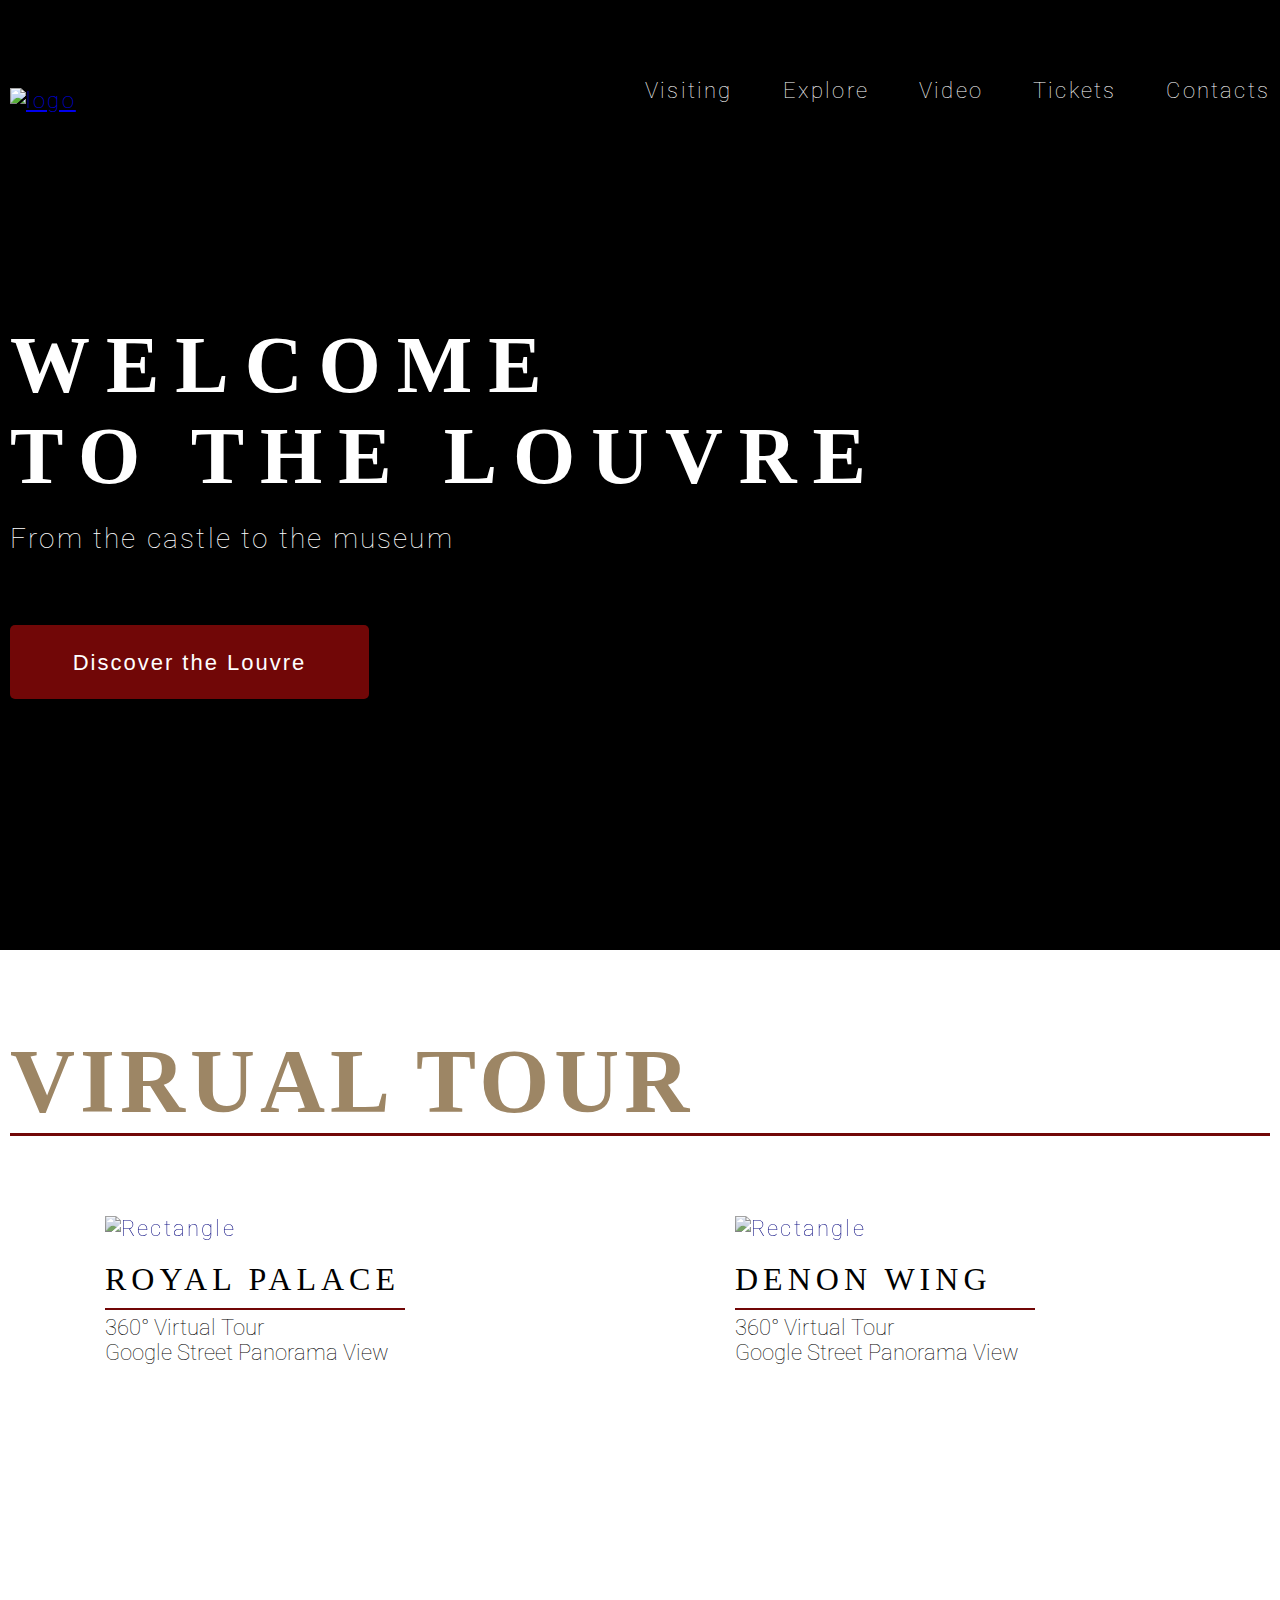
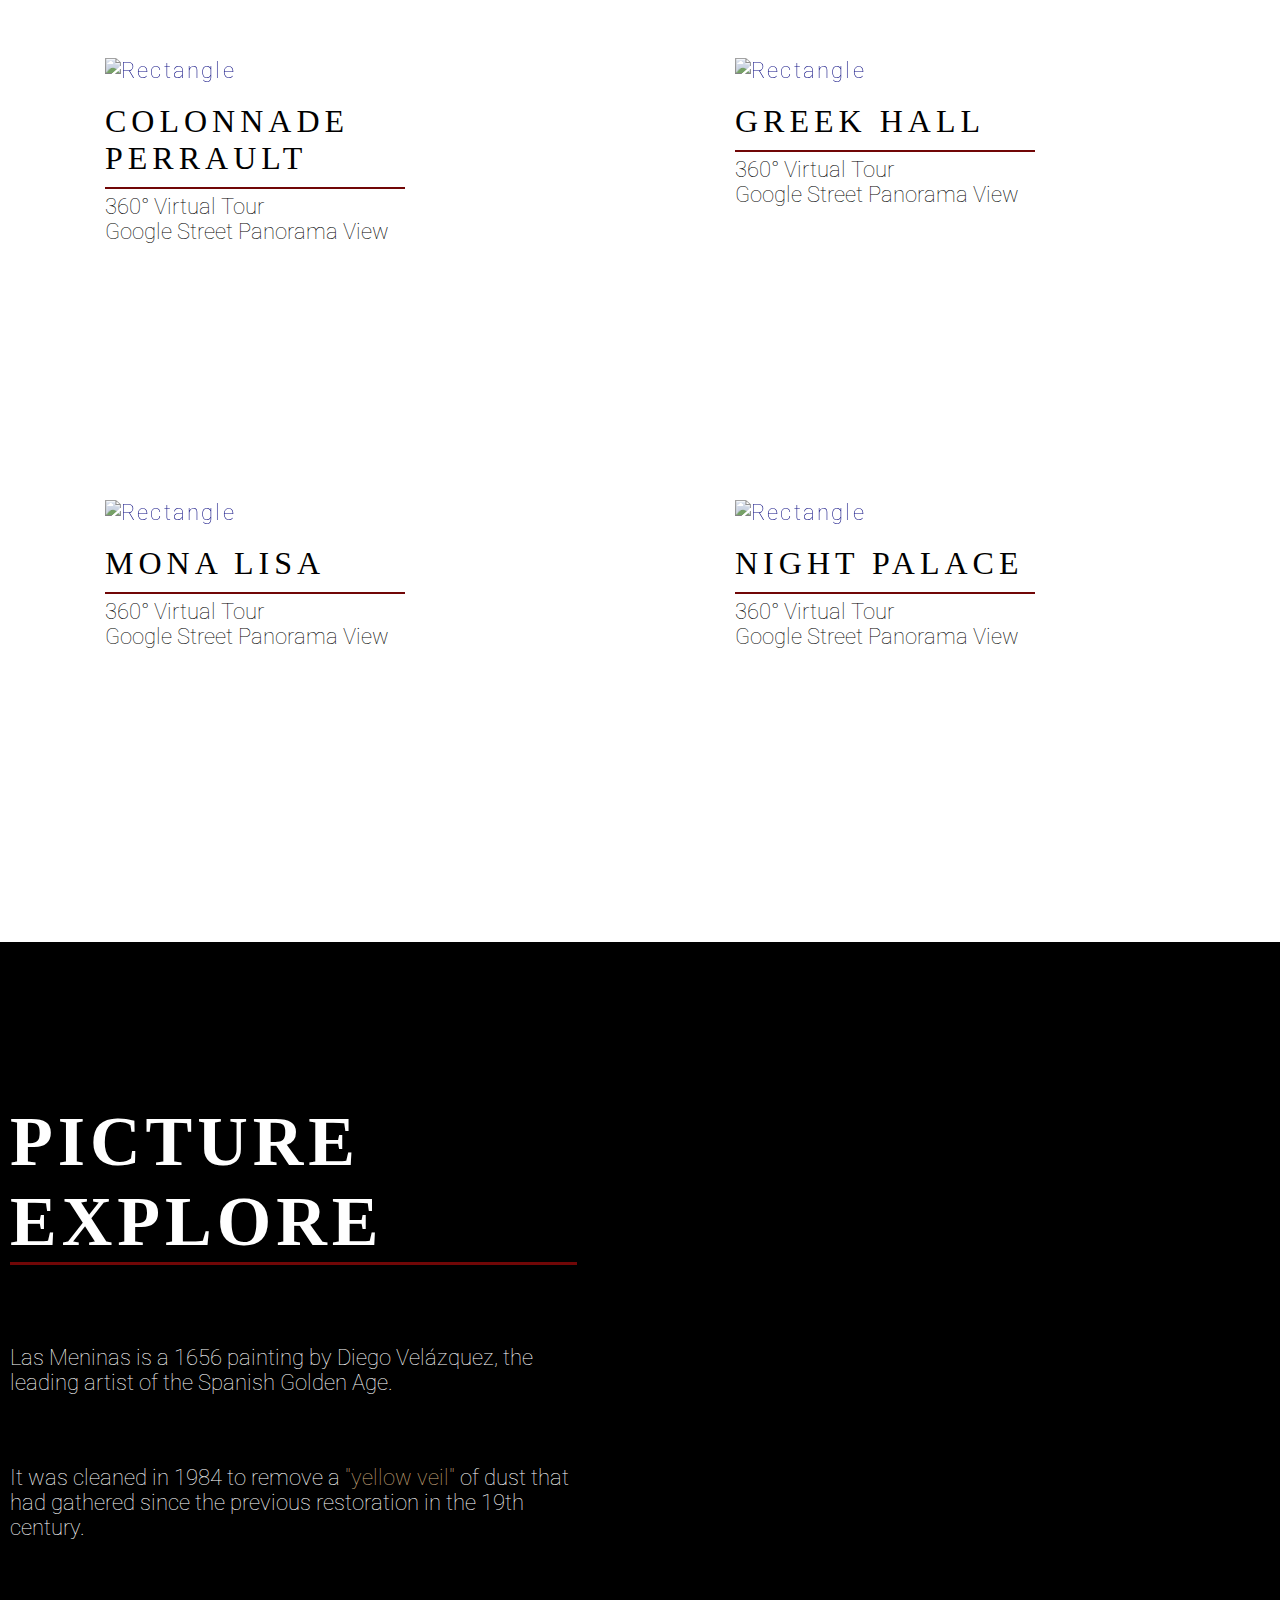
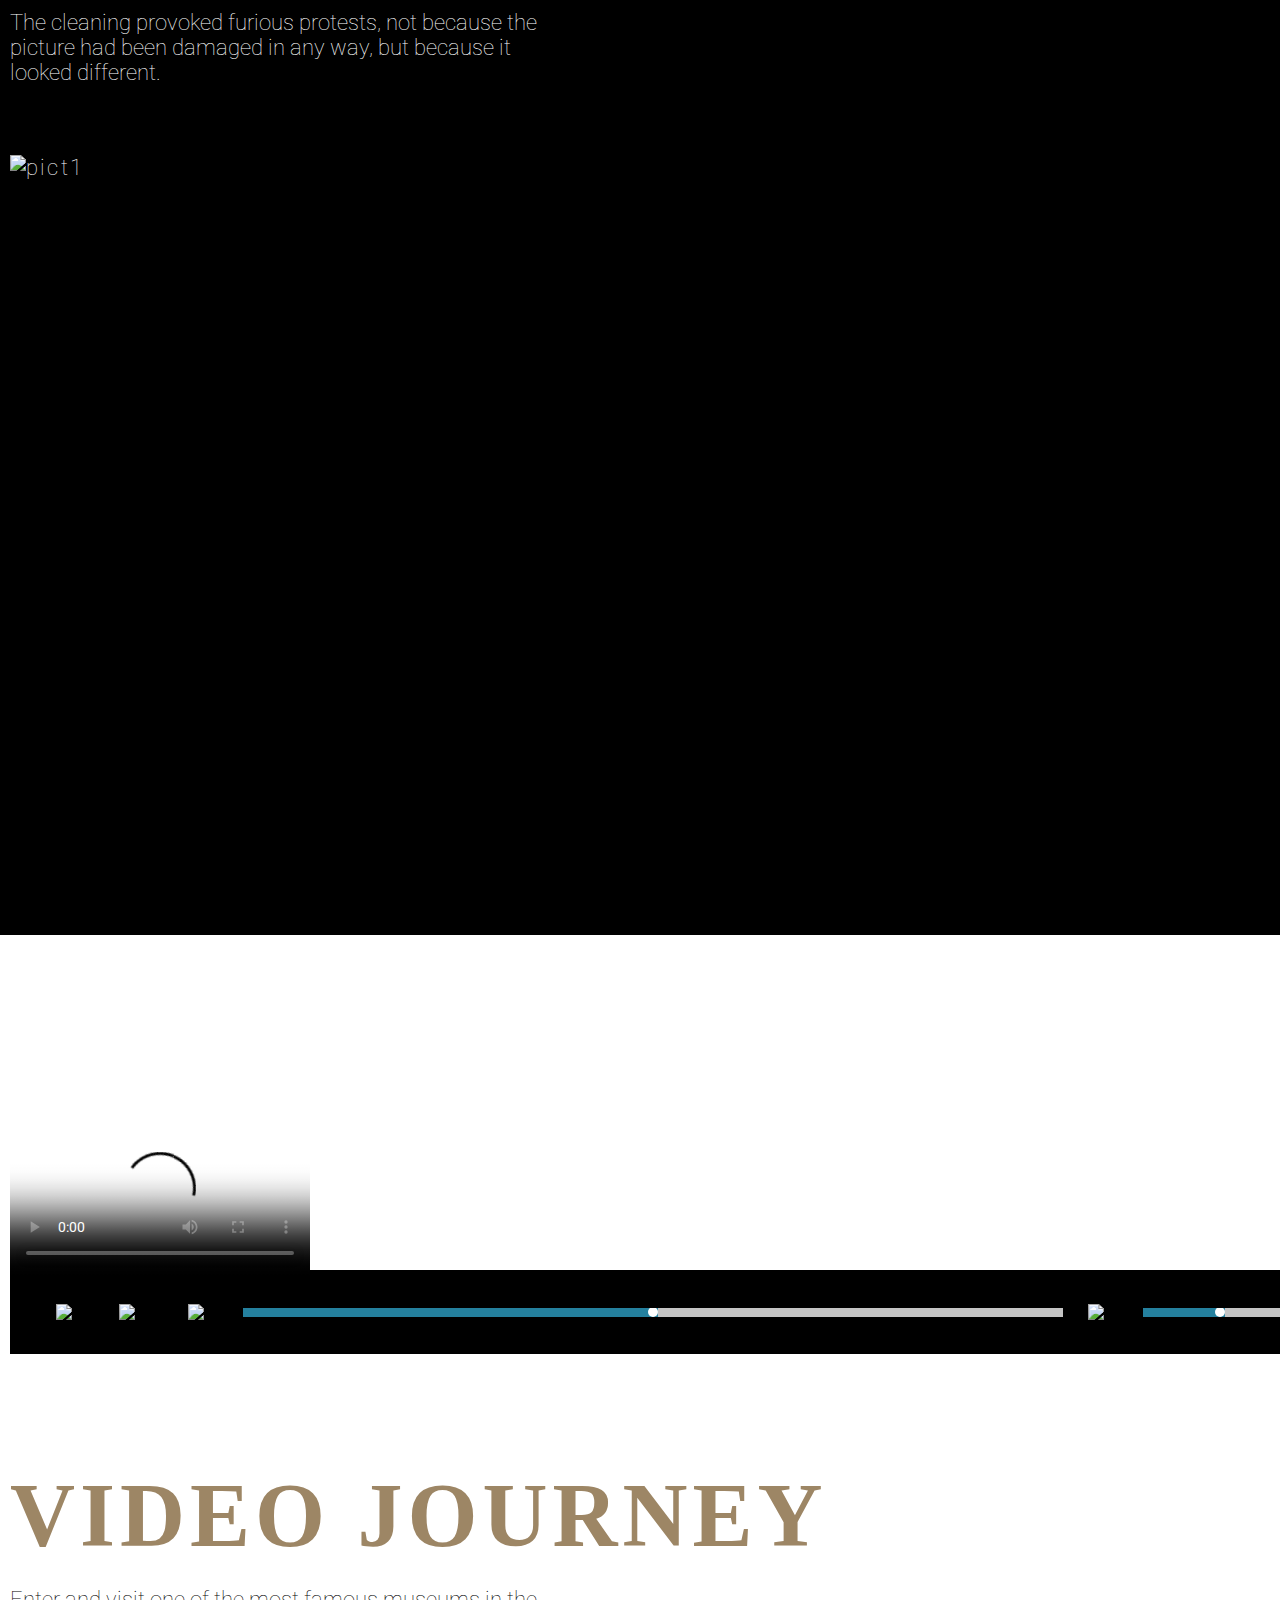
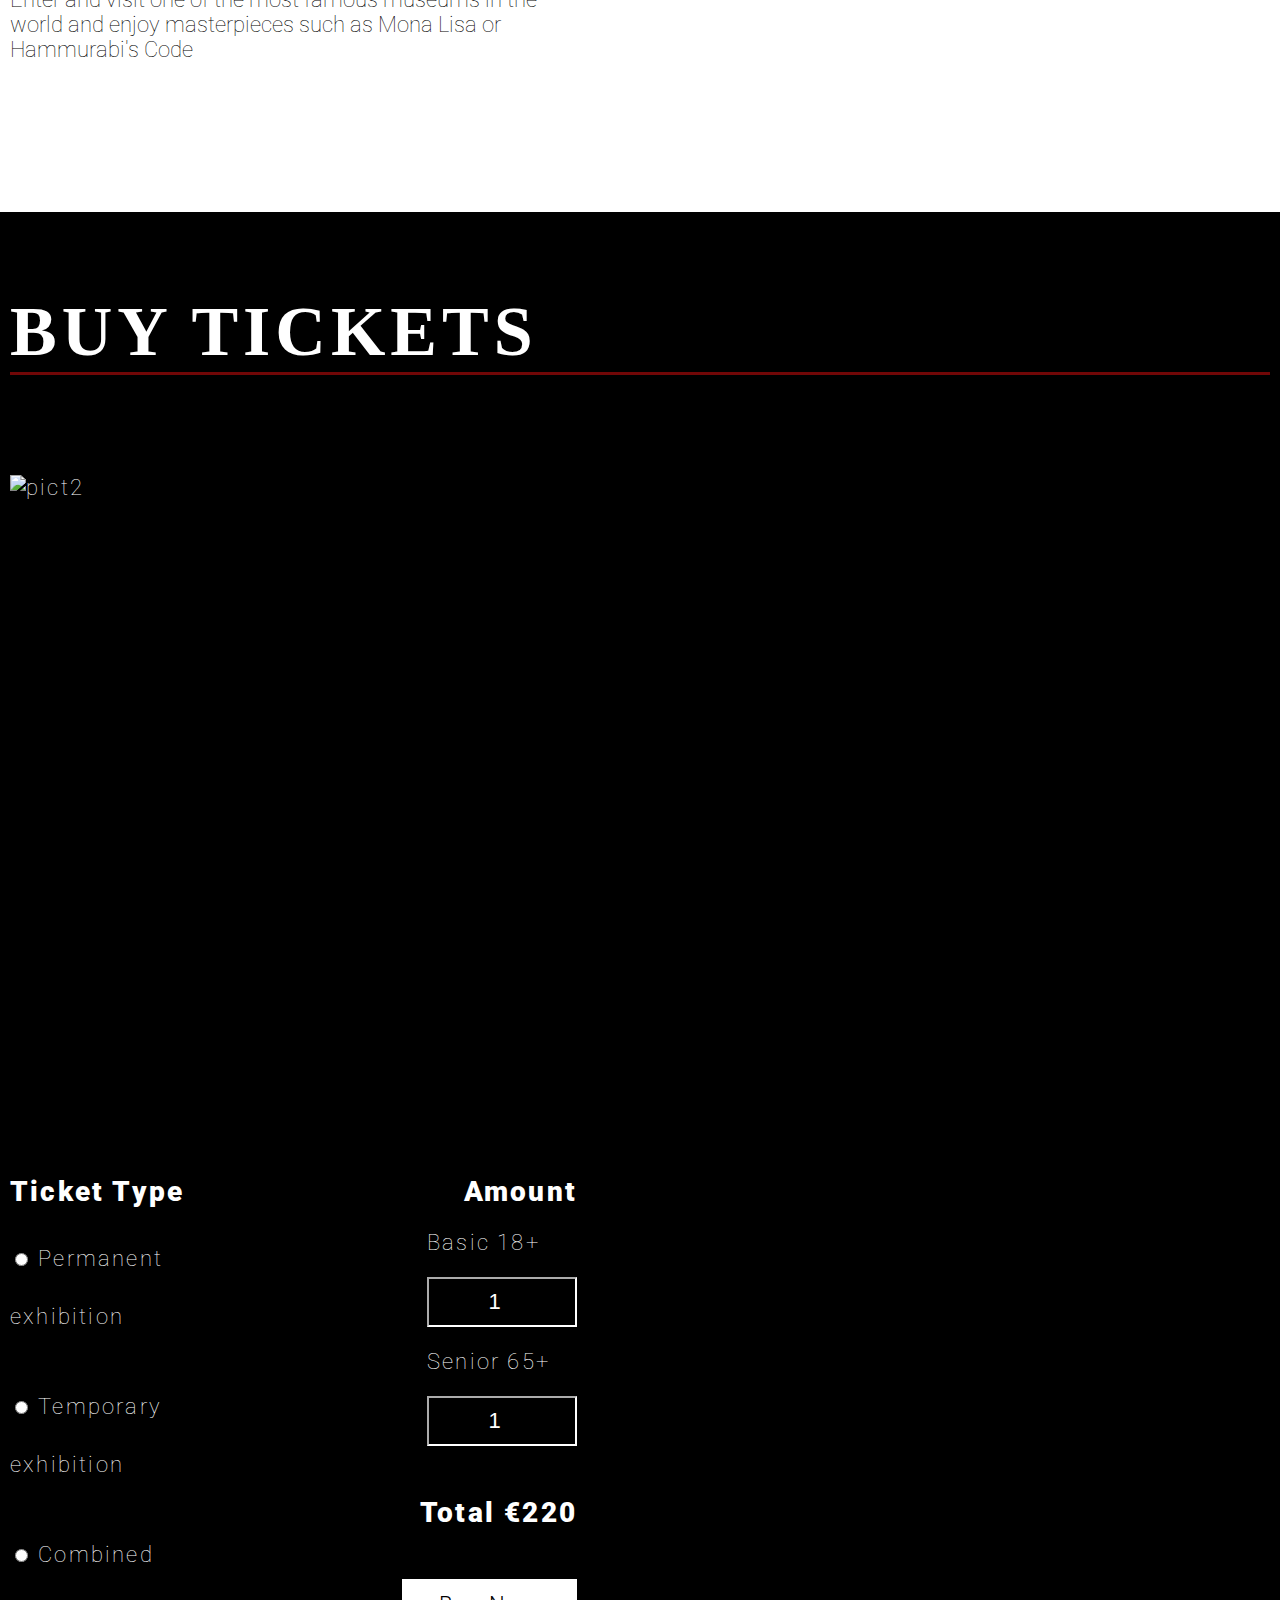
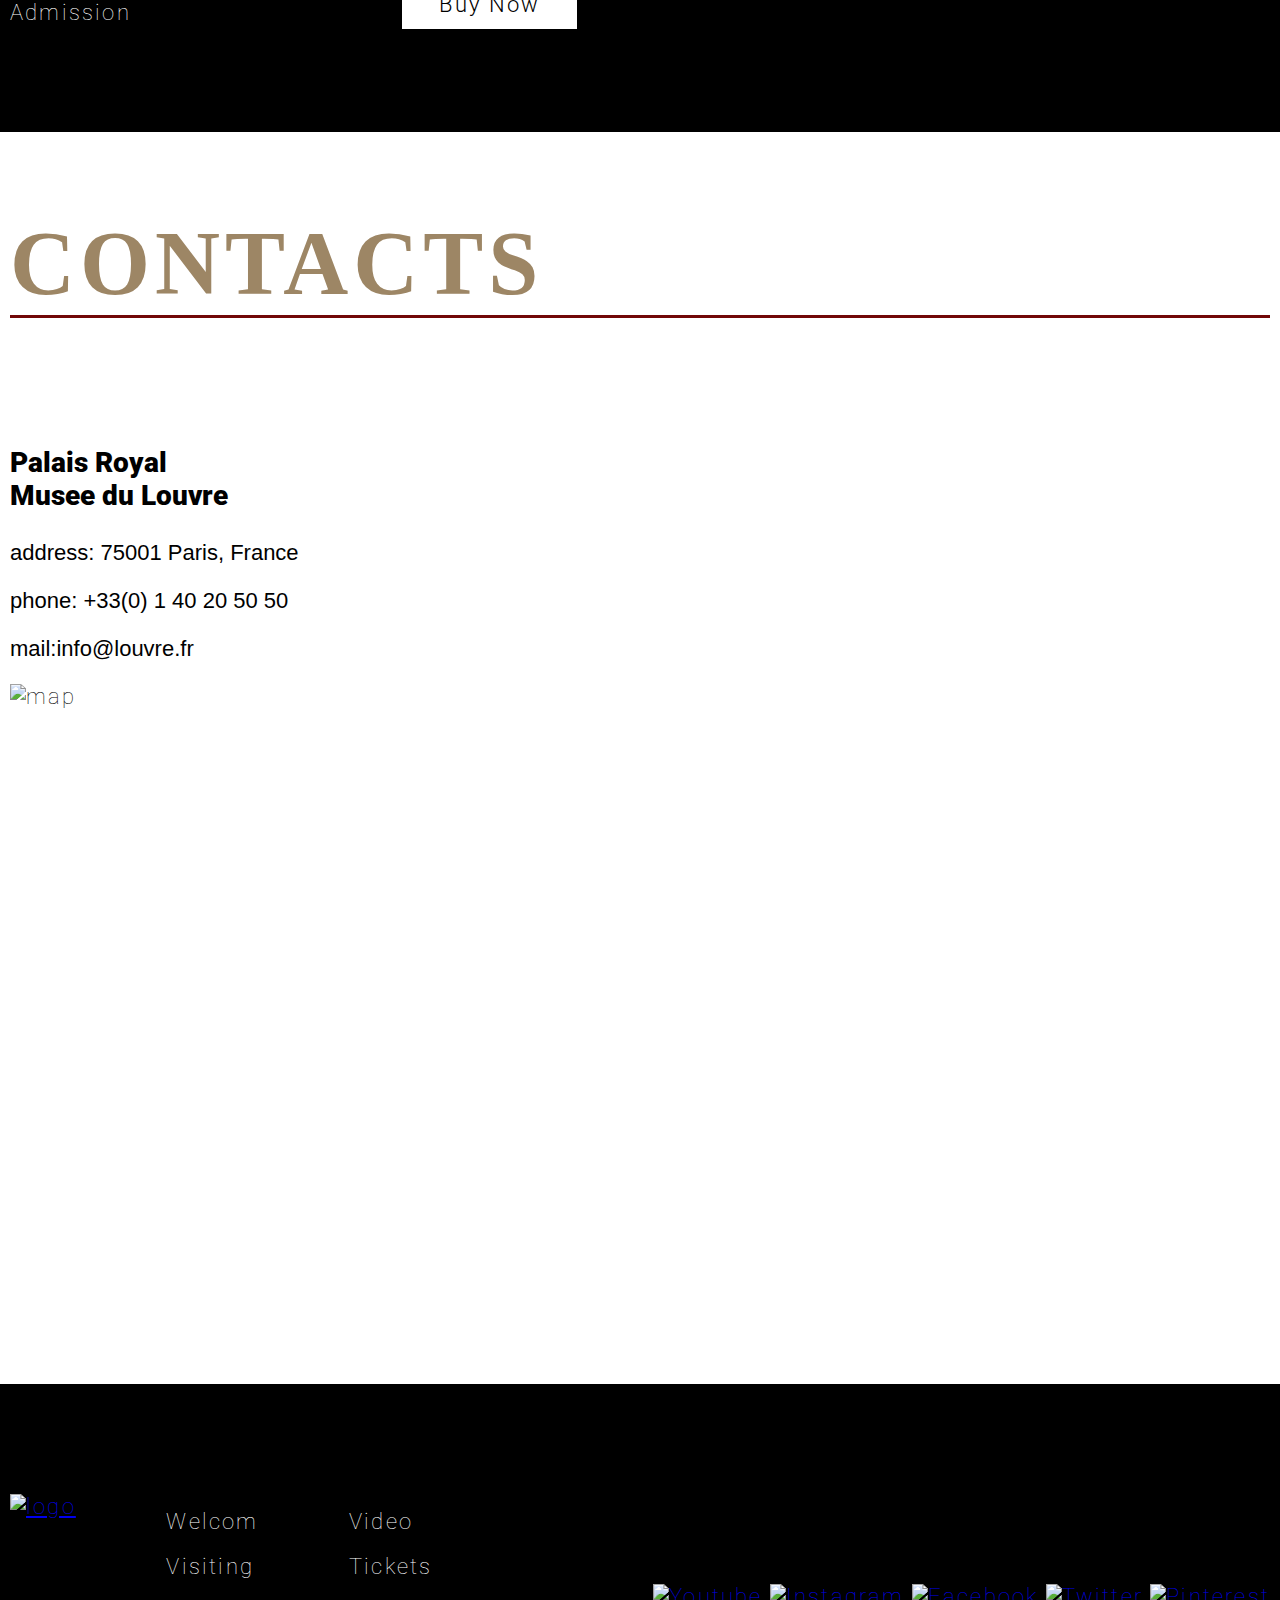
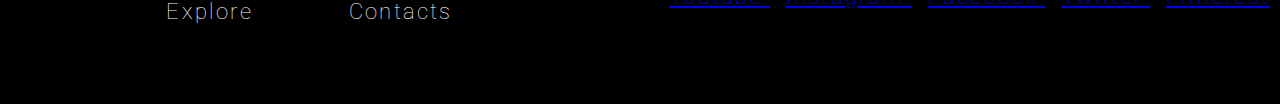
==== index.html @ c13b0ee1 "Merge pull request #7 from AlexanderPletniov/museum" ====
<!DOCTYPE html>
<html lang="en">
<head>
    <meta charset="UTF-8">
    <meta http-equiv="X-UA-Compatible" content="IE=edge">
    <meta name="viewport" content="width=device-width, initial-scale=1.0">
    <title>Meseum</title>

    <link rel="icon" href="assets/favicon.ico">

    <link rel="stylesheet" href="style.css" />
    <link rel="preconnect" href="https://fonts.googleapis.com">
    <link rel="preconnect" href="https://fonts.gstatic.com" crossorigin>
    <link href="https://fonts.googleapis.com/css2?family=Roboto:wght@100;300;400;500;900&display=swap" rel="stylesheet">
    <link rel="preconnect" href="https://fonts.googleapis.com">
    <link rel="preconnect" href="https://fonts.gstatic.com" crossorigin>
    <link href="https://fonts.googleapis.com/css2?family=Roboto:ital,wght@0,700;1,100;1,300;1,400;1,500;1,700;1,900&display=swap" rel="stylesheet">
</head>
<body>
    <header id="header-id" class="header">
        <div class="container">
            <nav class="nav">
                <a class="navlink" href="#header-id"><img src="assets/svg/Logo.svg" alt="logo" width="195" height="50"></a>
                
                <div class="nav-in">
                    <a class="nav-link" href="#visiting-id">Visiting</a>
                    <a class="nav-link" href="#explore-id">Explore</a>
                    <a class="nav-link" href="#video-id">Video</a>
                    <a class="nav-link" href="#tickets-id">Tickets</a>
                    <a class="nav-link" href="#contacts-id">Contacts</a>
                </div>
                
            </nav>
                
            <section class="welcome">
                <h1>Welcome </h1>
                <h1>to the louvre</h1>
                <article class="welcome-article">From the castle to the museum</article>
                <a href="#visiting-id" class="welcome-btn">Discover the Louvre</a>
            </section>
        </div>
    </header>

      
    
    <section id="visiting-id" class="visiting">
        <div class="container">
            <div class="redline-wrapper">
                <h2>Virual tour</h2>
            </div>
            <div class="card-wrapper">
                <a class="card" href="#">
                    <img class="blur" src="/rsschool-cv/museum/assets/img/Rectangle1.jpg" alt="Rectangle" width="440" height="285">
                    <h4>royal palace</h4>
                    <div class="tour-wrapper">
                        <h5>360° Virtual Tour</h5>
                        <h5>Google Street Panorama View</h5>
                    </div>
                </a>

                <a class="card" href="#">
                    <img class="blur" src="/rsschool-cv/museum/assets/img/Rectangle2.jpg" alt="Rectangle" width="440" height="285">
                    <h4>Denon Wing</h4>
                    <div class="tour-wrapper">
                        <h5>360° Virtual Tour</h5>
                        <h5>Google Street Panorama View</h5>
                    </div>
                </a>

                <a class="card" href="#">
                    <img class="blur" src="/rsschool-cv/museum/assets/img/Rectangle3.jpg" alt="Rectangle" width="440" height="285">
                    <h4>Colonnade Perrault</h4>
                    <div class="tour-wrapper">
                        <h5>360° Virtual Tour</h5>
                        <h5>Google Street Panorama View</h5>
                    </div>
                </a>

                <a class="card" href="#">
                    <img class="blur" src="/rsschool-cv/museum/assets/img/Rectangle4.jpg" alt="Rectangle" width="440" height="285">
                    <h4>Greek hall</h4>
                    <div class="tour-wrapper">
                        <h5>360° Virtual Tour</h5>
                        <h5>Google Street Panorama View</h5>
                    </div>
                </a>

                <a class="card" href="#">
                    <img class="blur" src="/rsschool-cv/museum/assets/img/Rectangle5.jpg" alt="Rectangle" width="440" height="285">
                    <h4>Mona Lisa</h4>
                    <div class="tour-wrapper">
                        <h5>360° Virtual Tour</h5>
                        <h5>Google Street Panorama View</h5>
                    </div>
                </a>

                <a class="card" href="#">
                    <img class="blur" src="/rsschool-cv/museum/assets/img/Rectangle6.jpg" alt="Rectangle" width="440" height="285">
                    <h4>night palace</h4>
                    <div class="tour-wrapper">
                        <h5>360° Virtual Tour</h5>
                        <h5>Google Street Panorama View</h5>
                    </div>
                </a>
            </div>
        </div>
    </section>
    
    <section id="explore-id" class="explore">
        <div class="container">
            <div class="explore-wrapper">
                <article class="flex-el">
                    <div class="redline-wrapper">
                        <h3>Picture explore</h3>                                            
                    </div>
                    <div class="text-wrapper">
                        <p class="welcome-article size22">Las Meninas is a 1656 painting by Diego Velázquez, the leading artist of the Spanish Golden Age.</p>
                        <p class="welcome-article size22">It was cleaned in 1984 to remove a <span class="color-text">"yellow veil"</span> of dust that had gathered since the previous restoration in the 19th century.</p>
                        <p class="welcome-article size22">The cleaning provoked furious protests, not because the picture had been damaged in any way, but because it looked different.</p>                 
                    </div>    
                </article>           
                <img src="assets/img/pict1.png" alt="pict1" width="720" height="700">   
            </div>
        </div>
    </section>

    <section id="video-id" class="video">
        <div class="container">
            <div class="video-img-wrapper">
                <video class="video" src="assets/video/video.mp4" poster="assets/video/poster.png" controls></video>
                <div class="video-ctrl">
                    <button class="video-ctrl-btn"> 
                        <img  src="assets/svg/Frame-5.svg" alt="left" width="27" height="30">
                    </button>
                    <button class="video-ctrl-btn">
                        <img  src="assets/svg/Frame-6.svg" alt="play" width="23" height="30">
                    </button>
                    <button class="video-ctrl-btn">
                        <img  src="assets/svg/Frame-4.svg" alt="right" width="28" height="30">
                    </button>
                    <input type="range" id="volume1" name="volume" min="0" max="10">
                    <button class="video-ctrl-btn">
                        <img  src="assets/svg/Frame-2.svg" alt="sound" width="38" height="30">
                    </button>
                    <input type="range" id="volume2" name="volume" min="0" max="10">
                    <button class="video-ctrl-btn">
                        <img  src="assets/svg/Frame.svg" alt="fool screen" width="36" height="36">
                    </button>                    
                </div>                             
            </div>
            <div class="explore-wrapper">
                <h2>Video journey</h2>                                            
                <p class="welcome-article size22 black flex-el">Enter and visit one of the most famous museums in the world and enjoy masterpieces such as Mona Lisa or Hammurabi's Code</p>
            </div>
        </div>
    </section>
        
    <section id="tickets-id" class="tickets">
        <div class="container">
            <div class="redline-wrapper">
                <h3>Buy tickets</h3>                                            
            </div>
            <div class="explore-wrapper">
                <img src="assets/img/pict2.png" alt="pict2" width="720" height="700"> 
                <form class="flex-el ti-wrapper">
                    <div class="flex-el">
                        <p class="ti-title">Ticket Type</p>
                         
                        <p class="radio"><input type="radio" name="tkt" id="perm">
                        <label for="perm">Permanent exhibition</label></p>
                            
                        <p class="radio"><input type="radio" name="tkt" id="temp">
                        <label for="temp">Temporary exhibition</label></p>

                        <p class="radio"><input type="radio" name="tkt" id="comby">
                        <label for="comby">Combined Admission</label></p>
                    </div> 
                    <div>
                        <p class="ti-title-amount">Amount</p>
                        <div class="box-wrapper">
                            <div class="box-cont">
                                <p class="age">Basic 18+</p>
                                <p><input class="input-number" type="number" size="5" name="num1" min="1"  value="1"></p>
                                <p class="age"> Senior 65+</p>
                                <p><input class="input-number" type="number" size="5" name="num2" min="1"  value="1"></p>
                            </div>
                        </div>
                        <p class="ti-title-total">Total €220</p>
                        
                        <a class="buy-btn">Buy Now</a>
                    </div>                     
                </form> 
            </div>
        </div>
    </section>
        
    <section id="contacts-id" class="contacts">
        <div class="container">
            <div class="redline-wrapper">
                <h2>Contacts</h2>
            </div>
            <div class="explore-wrapper">
                <div class="address">                                   
                    <pre class="address-title">Palais Royal
Musee du Louvre</pre>
                    <p class="address-text">address: 75001 Paris, France</p>
                    <p class="address-text">phone: +33(0) 1 40 20 50 50</p>
                    <p class="address-text">mail:info@louvre.fr</p>
                </div>  
                <img src="assets/img/map.png" alt="map" width="960" height="620"> 
            </div>
        </div>
    </section>

    <footer class="footer">
        <div class="container">
            <nav class="footer-flex">
                
                <a class="navlink" href="#header-id"><img src="assets/svg/Logo.svg" alt="logo"></a>
                
                <div class="nav-footer">
                    <a class="nav-link" href="#header-id">Welcom</a>
                    <a class="nav-link" href="#visiting-id">Visiting</a>
                    <a class="nav-link" href="#explore-id">Explore</a>
                </div>
                <div class="nav-footer">
                    <a class="nav-link" href="#video-id">Video</a>
                    <a class="nav-link" href="#tickets-id">Tickets</a>
                    <a class="nav-link" href="#contacts-id">Contacts</a>
                </div>
                <div class="social">
                    <a class="soсial-img" href="#"><img src="assets/svg/Youtube.svg" alt="Youtube"> 
                        <div class="golden"></div></a>
                    <a class="soсial-img" href="#"><img src="assets/svg/Instagram.svg" alt="Instagram">
                        <div class="golden"></div></a>
                    <a class="soсial-img" href="#"><img src="assets/svg/Facebook.svg" alt="Facebook">
                        <div class="golden"></div></a>
                    <a class="soсial-img" href="#"><img src="assets/svg/Twitter.svg" alt="Twitter">
                        <div class="golden"></div></a>
                    <a class="soсial-img" href="#"><img src="assets/svg/Pinterest.svg" alt="Pinterest">
                        <div class="golden"></div></a>
                </div>
            </nav>
        </div>
    </footer>
</body>
</html>
---- style.css ----
* {
    box-sizing: border-box;
    scroll-behavior: smooth;
}

body{    
    max-width: 1920px;
    font-family: 'Roboto', arial;
    font-weight: 100;
    font-size: 22px;
    margin: 0 auto;
    letter-spacing: 0.1em;
}
.header{
    height: 950px;
    text-align: center;
    background-color: black;
    background-image: url(assets/img/background.jpg);
    background-position: right bottom;
    background-repeat: no-repeat;
    color: rgb(255, 255, 255);      
}
.container{
    max-width: 1440px;
    margin: 0px auto;
    padding: 0px 10px;
}
.nav {
    height: 200px;
    display: flex;
    flex-wrap: wrap;
    justify-content: space-between;
    align-items: center;
    background-color: black;
}
.nav-in {
    max-width: 720px;
    display: flex;
    flex-wrap: wrap;
    justify-content: space-between;    
}
.nav-link {
    text-decoration: none;
    font-family: 'Roboto', cursive;
    font-weight: 100;
    font-style: thin;
    font-size: 22px;
    color:white;
    padding-bottom: 20px;
    padding-left: 50px;
}
.nav-link:hover, .nav-link:active {
    color:#9D8665;
}
.welcome{
    text-align: left;
    margin-top: 120px;
}
h1 {
    font-family: 'Forum', cursive;
    font-style: thin;
    text-transform: uppercase;
    font-size: 80px;
    margin: 0;
    letter-spacing: 0.2em;
}
.welcome-article{
    margin: 20px 0px 70px 0px;
    font-family: 'Roboto', sans-serif;
    font-style: thin;
    font-size: 28px;
    color:white
}
.welcome-btn{
    display: block;
    width: 359px;
    height: 74px;
    padding-top: 25px;
    background-color: #710707;
    border-radius: 5px;
    text-decoration: none;
    text-align: center;
    font-family: 'Roboto Thin', arial;
    font-style: thin;
    font-weight: 100;
    font-size: 22px;
    color:white;
    letter-spacing: 2px;
}
.welcome-btn, .buy-btn, .card {
    transition: all 0.6s linear;
}
.welcome-btn:hover, .buy-btn:hover {
    background-color: #9D8665;
    cursor: pointer;
    transform: scale(1.05);
}

.visiting, .video, .contacts{
    padding-top: 80px;
    background-color: #fff;
}
.redline-wrapper{
    margin-bottom: 20px;
    border-bottom: solid #710707 3px;
}
h2 {
    font-family: 'Forum', cursive;
    font-style: thin;
    text-transform: uppercase;
    font-size: 90px;
    margin: 0;
    letter-spacing: 5px;
    color:#9D8665;
 }

.card-wrapper{
    width: 100%;
    margin-top: 80px;
    display: flex;
    flex-wrap: wrap;
    justify-content: space-around;
    align-items: center;
}
.card{
    display: block;
    width: 440px;
    height: 422px;
    margin-bottom: 20px;
    text-decoration: none;
    
}
.card:hover .tour-wrapper{
    width: 100%;
}
.blur{
    filter: grayscale(.5);
}
.card:hover .blur{
    filter: grayscale(0);
}
h4{
    font-family: 'Forum', cursive;
    font-weight: 100;
    text-transform: uppercase;
    font-size: 32px;
    margin: 0;
    padding-top: 20px;
    padding-bottom: 10px;
    letter-spacing: 5px;
    color:#000000;
}
.tour-wrapper{
    width: 300px;
    border-top: solid #710707 2px;
    padding-top: 5px;
    transition: all 1s linear;
}
h5{
    font-family: 'Roboto', cursive;
    font-weight: 100;
    font-size: 22px;
    margin: 0;
    letter-spacing: 0px;
    color: black;
}
.explore, .tickets, .footer{
    padding-top: 80px;
    background: black;
    color: white;
}
.explore-wrapper{
    width: 100%;
    padding-top: 80px;
    padding-bottom: 80px;
    display: flex;
    flex-wrap: wrap;
    justify-content: space-between;
    align-items: flex-start;    
}
h3 {
    font-family: 'Forum', cursive;
    font-style: thin;
    text-transform: uppercase;
    font-size: 70px;
    margin: 0;
    letter-spacing: 5px;
    color:white;
    }
.flex-el{
    width: 45%;
}
.text-wrapper{
    margin-top: 80px;
}
.color-text{
    color:#CAAA7D;
}
.size22{
    font-size: 22px;
    letter-spacing: 0;
}
.black{
    color: black;
}
.video-img-wrapper{
    padding: 30px 0px;
}
.video-ctrl{
    display: flex;
    flex-wrap: wrap;
    justify-content: space-between;
    align-items: center;
    padding: 0px 40px;
    width: 1440px;
    height: 84px;
    margin-top:-10px;
    
    background-color: black;    
}
.video-ctrl-btn{
    background-color: black;
    border-width: 0;
    opacity: 100%;
    transition: all 0.4s linear;
}
.video-ctrl-btn:hover{
    opacity: 60%;
}
.video-ctrl-btn:active{
    opacity: 30%;
}
#volume1 {
    width: 820px;
    margin-left: -10px;
}
#volume2 {
    width: 155px;
    margin-left: -20px;
}
.input-number {
    width: 150px;
    height: 50px;
    display: inline-block;
    text-align:  center;
    appearance: auto;
    color: white;
    background-color: inherit;
    cursor: text;
    margin: 0em;
    font: 400 22px Arial;
    padding: 1px 2px;
    border-width: 2px;
    
    border-color: rgb(255, 255, 255);
    border-image: initial;
}
.ti-title{
    text-align: left;
    font-weight: 900;
    font-size: 28px;
    margin:0;
}
.ti-wrapper{
    
    display: flex;
    flex-wrap: wrap;
    justify-content: space-between;
    align-items: flex-start;    
}

.radio{
    color: white;
    font-family: 'Roboto', arial;
    font-weight: 100;
    font-size: 22px;
    margin-bottom: 10px;
    display: inline-block;
	border-radius: 20px;
	position: relative;
	
	line-height: 58px;
	user-select: none;
}
.ti-title-amount{
    text-align: right;
    font-weight: 900;
    font-size: 28px;
    margin:0;     
}
.box-wrapper{
    padding-left:25px;
}
.box-cont{
    text-align: left;
    width: 150px;
    margin: 0;
}
.age{
    font-family: 'Roboto', arial;
    font-weight: 100;
    font-size: 22px;
}
.box-ti{
    border:rgb(255, 255, 255) solid 2px;
    display: flex;
    flex-wrap: wrap;
    justify-content: space-between;
    align-items: baseline; 
}
.boldy{
    padding: 5px 10px;
    font-family: 'Roboto', arial;
    font-weight: 200;
    font-size: 32px;
}
.thin1{
    padding: 5px 10px;
    font-family: 'Roboto', arial;
    font-weight: 100;
    font-size: 22px;
}
.buy-btn{
    display: inline-block;
    width: 175px;
    height: 50px;
    background-color: white;
    text-align: center;
    padding-top: 13px;
    font-family: 'Roboto', arial;
    font-weight: 300;
    font-size: 22px;
    color:black;
}
.ti-title-total{
    text-align: right;
    font-weight: 900;
    font-size: 28px;
    margin: 50px 0px;
}
.address{
    width: 30%;
}
.address-title{
    font-family: 'Roboto', arial;
    font-weight: 900;
    font-size: 28px;
    letter-spacing: 0;
    
}
.address-text{
    font-family: 'Roboto light', arial;
    font-weight: 200;
    font-size: 22px;
    letter-spacing: 0;
}
.footer-flex{
    padding: 30px 0px 60px;
    display: flex;
    flex-wrap: wrap;
    justify-content: space-between;    
}
.nav-footer {
    display: flex;
    flex-wrap: wrap;
    flex-direction: column;
    padding-top: 15px;  
    scroll-behavior: smooth;    
}
.social{
    padding-top: 90px; 
    padding-left: 160px;  
    margin-bottom: 0; 
}
.so�ial-img{
    display: inline-block;
    position: relative;
    padding-left: 20px;
    margin-bottom: 0; 
}


.golden{
    position: absolute;
    top: 0;
    right:0;
    width: 48px;
    height: 48px;
    border-radius: 24px;
    background-color:#ffd700;
    z-index: 999;
    display: none;
}
.so�ial-img:hover .golden{
    display: block;
    opacity: 0.2;
}
 

/*input type="range" design*/
input[type='range'] {                /*���� ����������*/           
    overflow: hidden;
    width: 80px;
    appearance: none;
    background-color: #C4C4C4;
  }
input[type='range']::-webkit-slider-runnable-track { /*������ ������ ���������*/
    height: 10px;
    appearance: none;
    margin-top: -1px;
  }
input[type='range']::-webkit-slider-thumb {
    width: 10px;
    appearance: none;
    height: 10px;
    border-radius: 5px;
    cursor: ew-resize;
    background: #ffffff;                    /*�����*/
    box-shadow: -410px 0 0 410px #24809E;   /*����� ����� �������� ����� ������ ��������������*/
  }
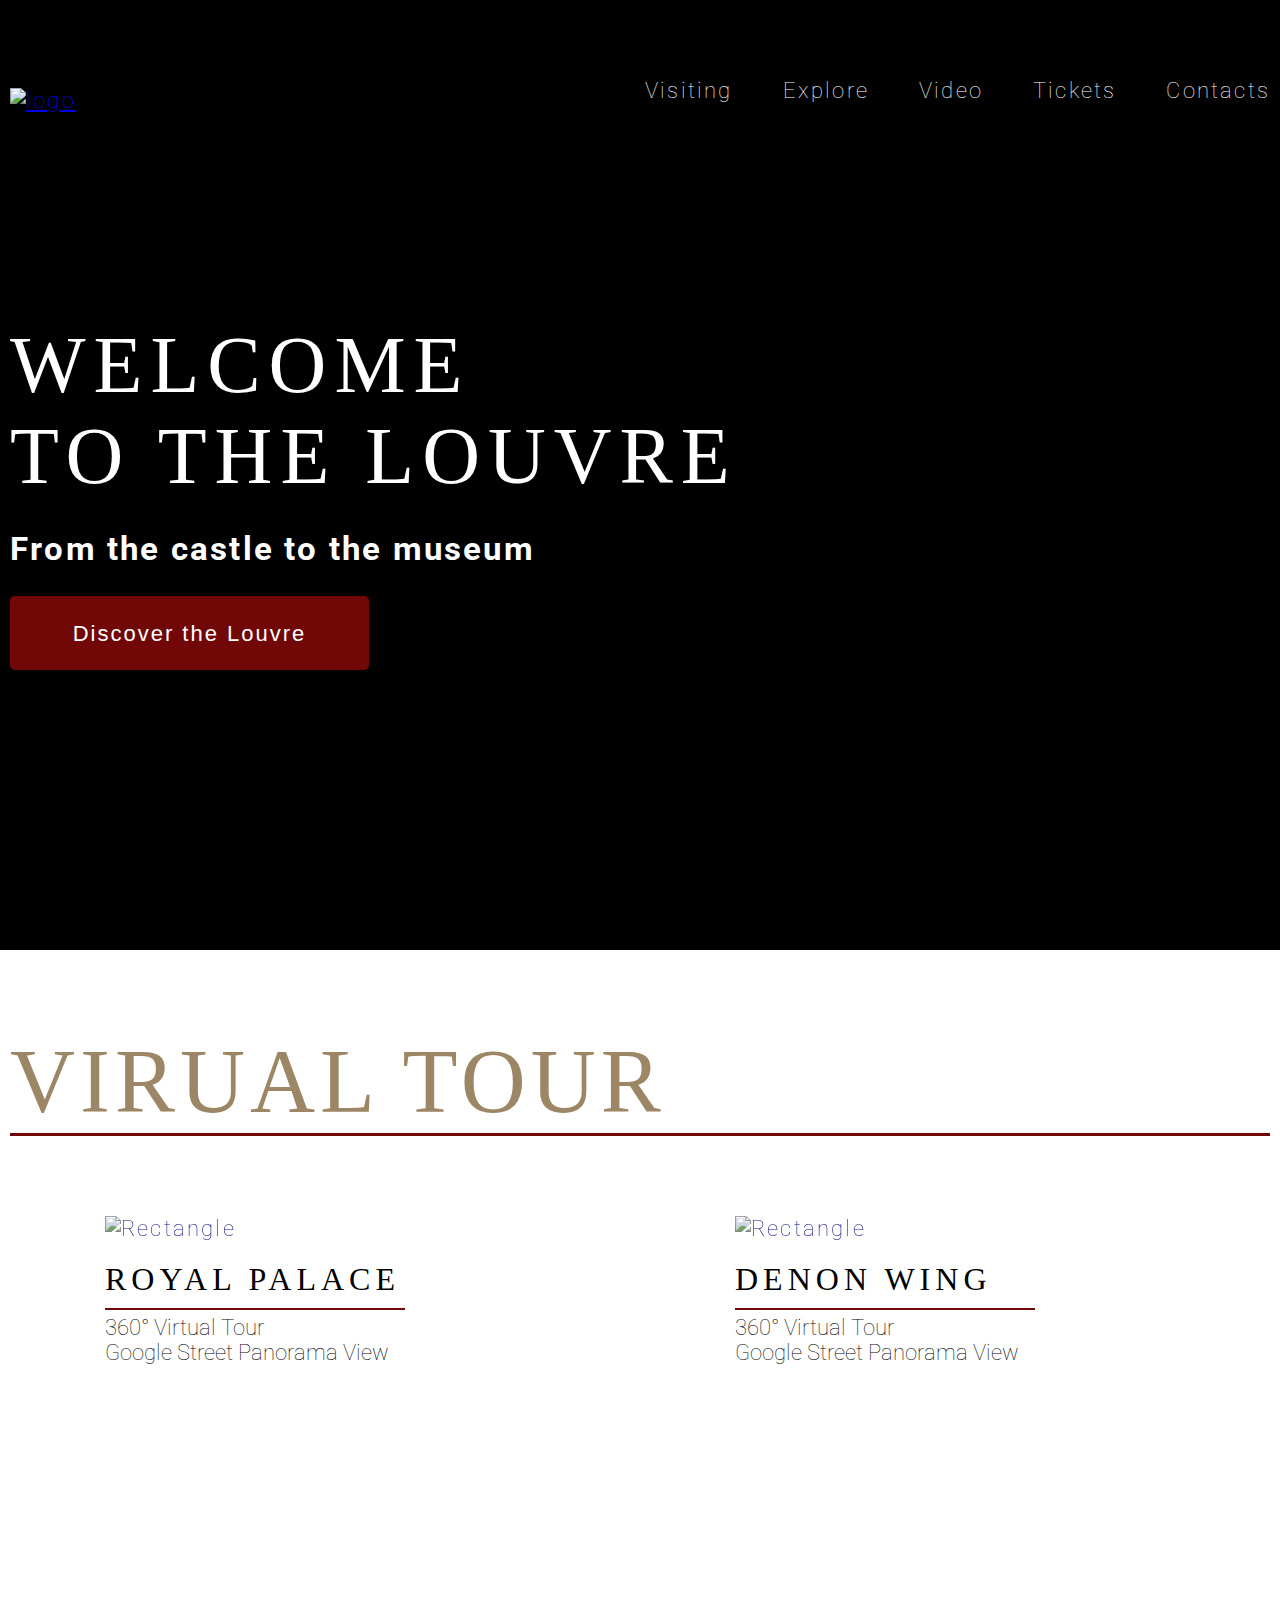
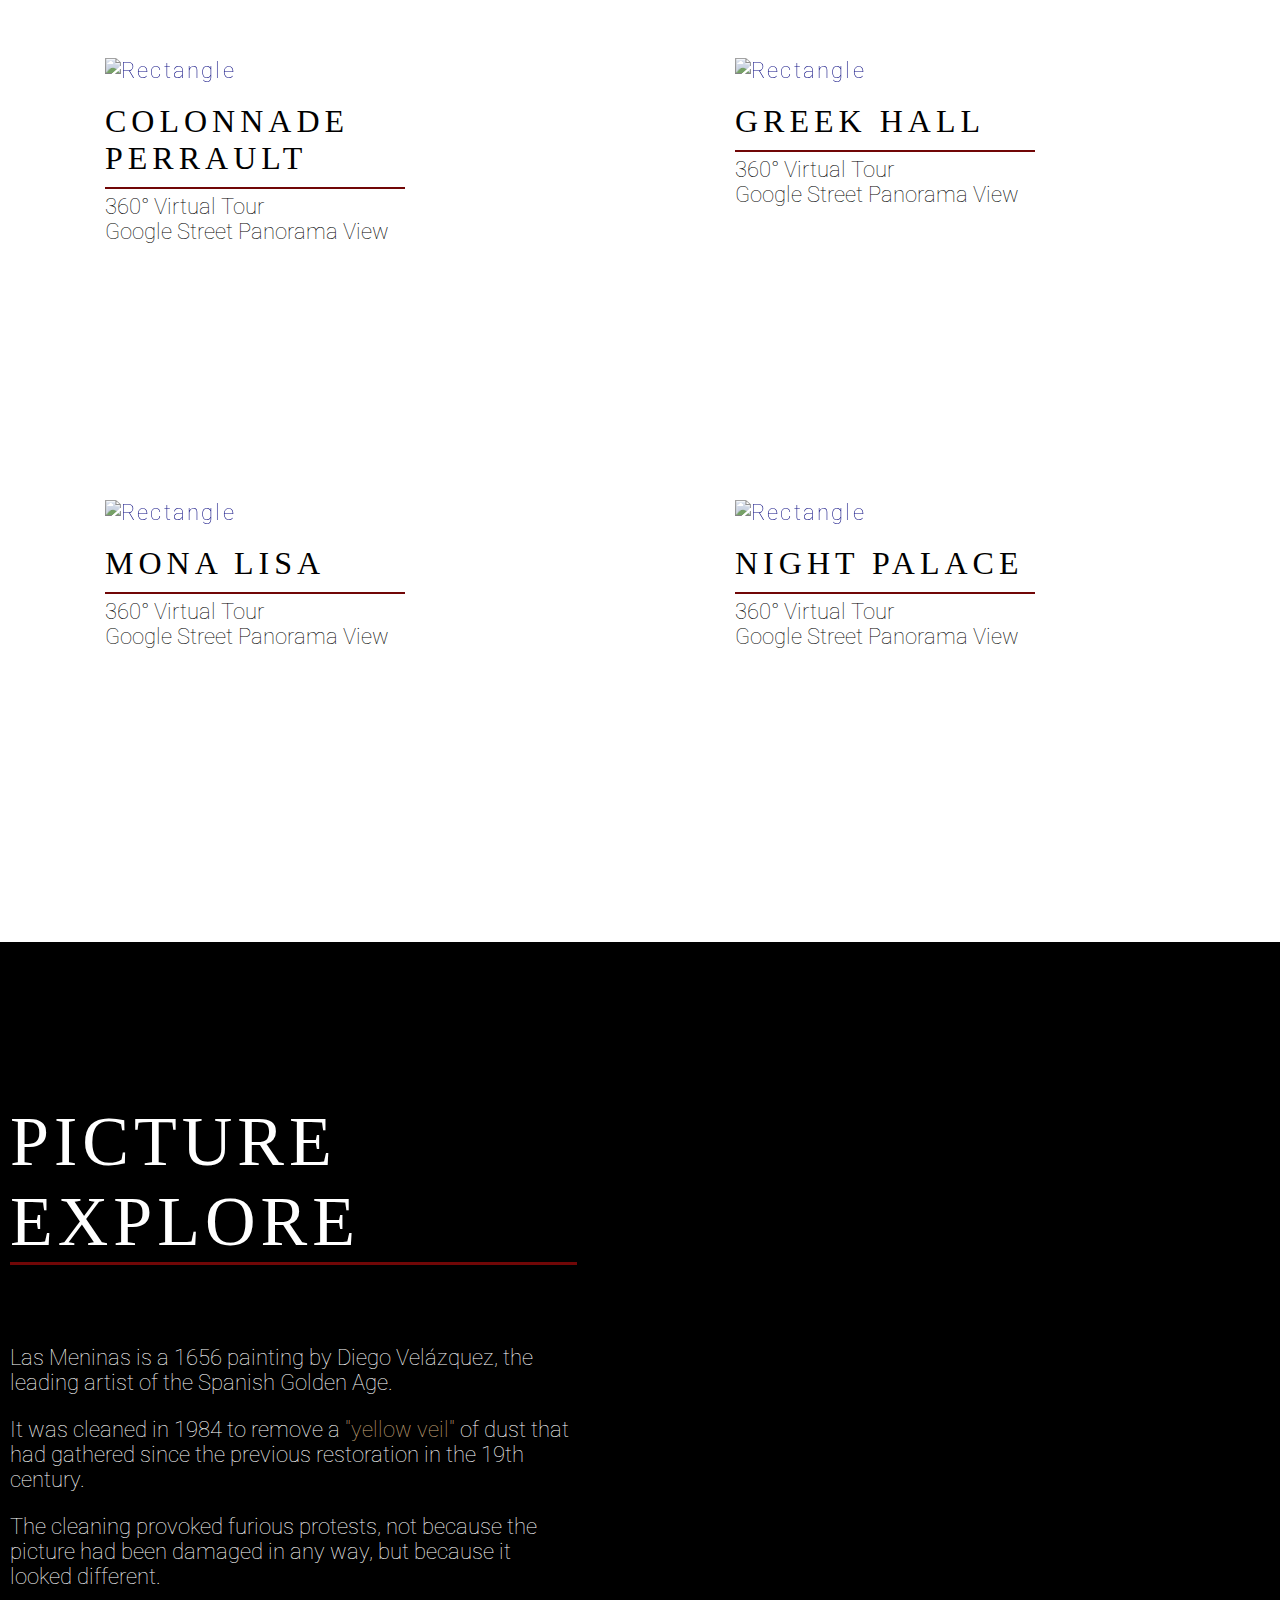
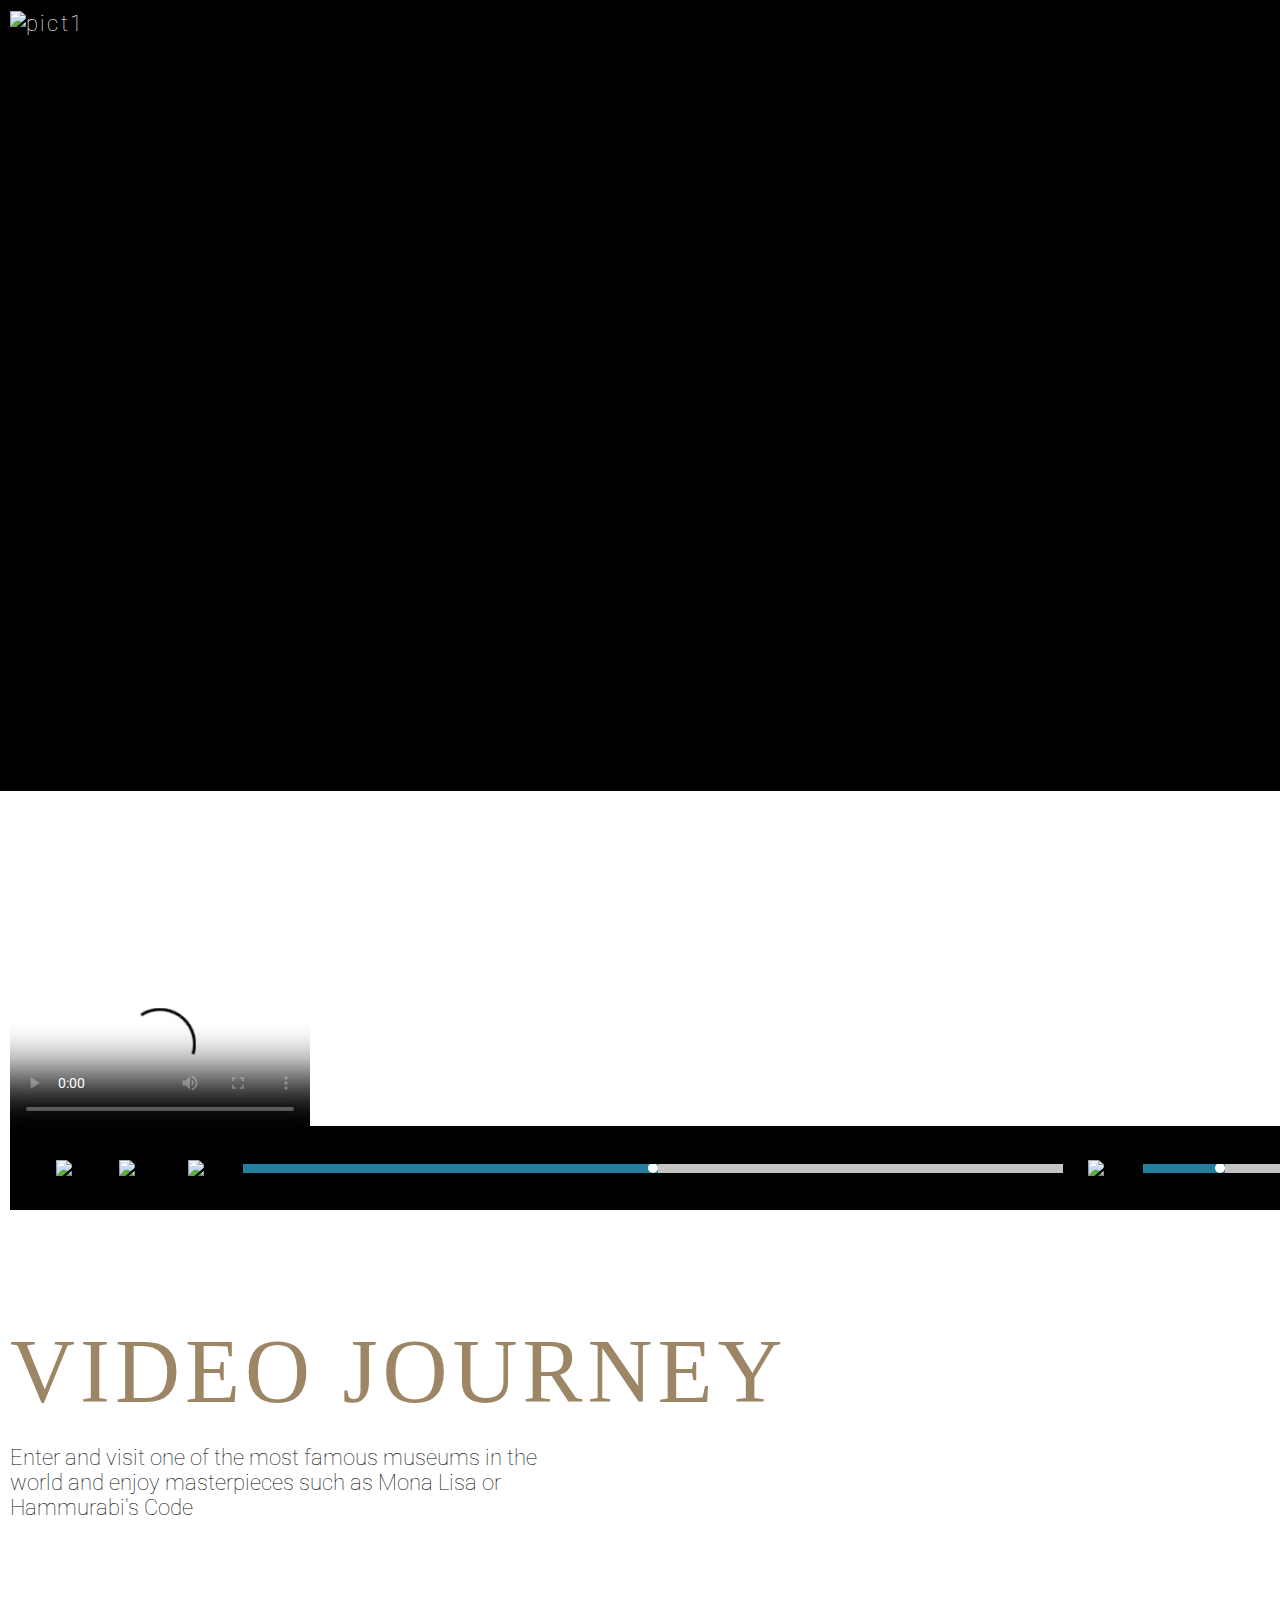
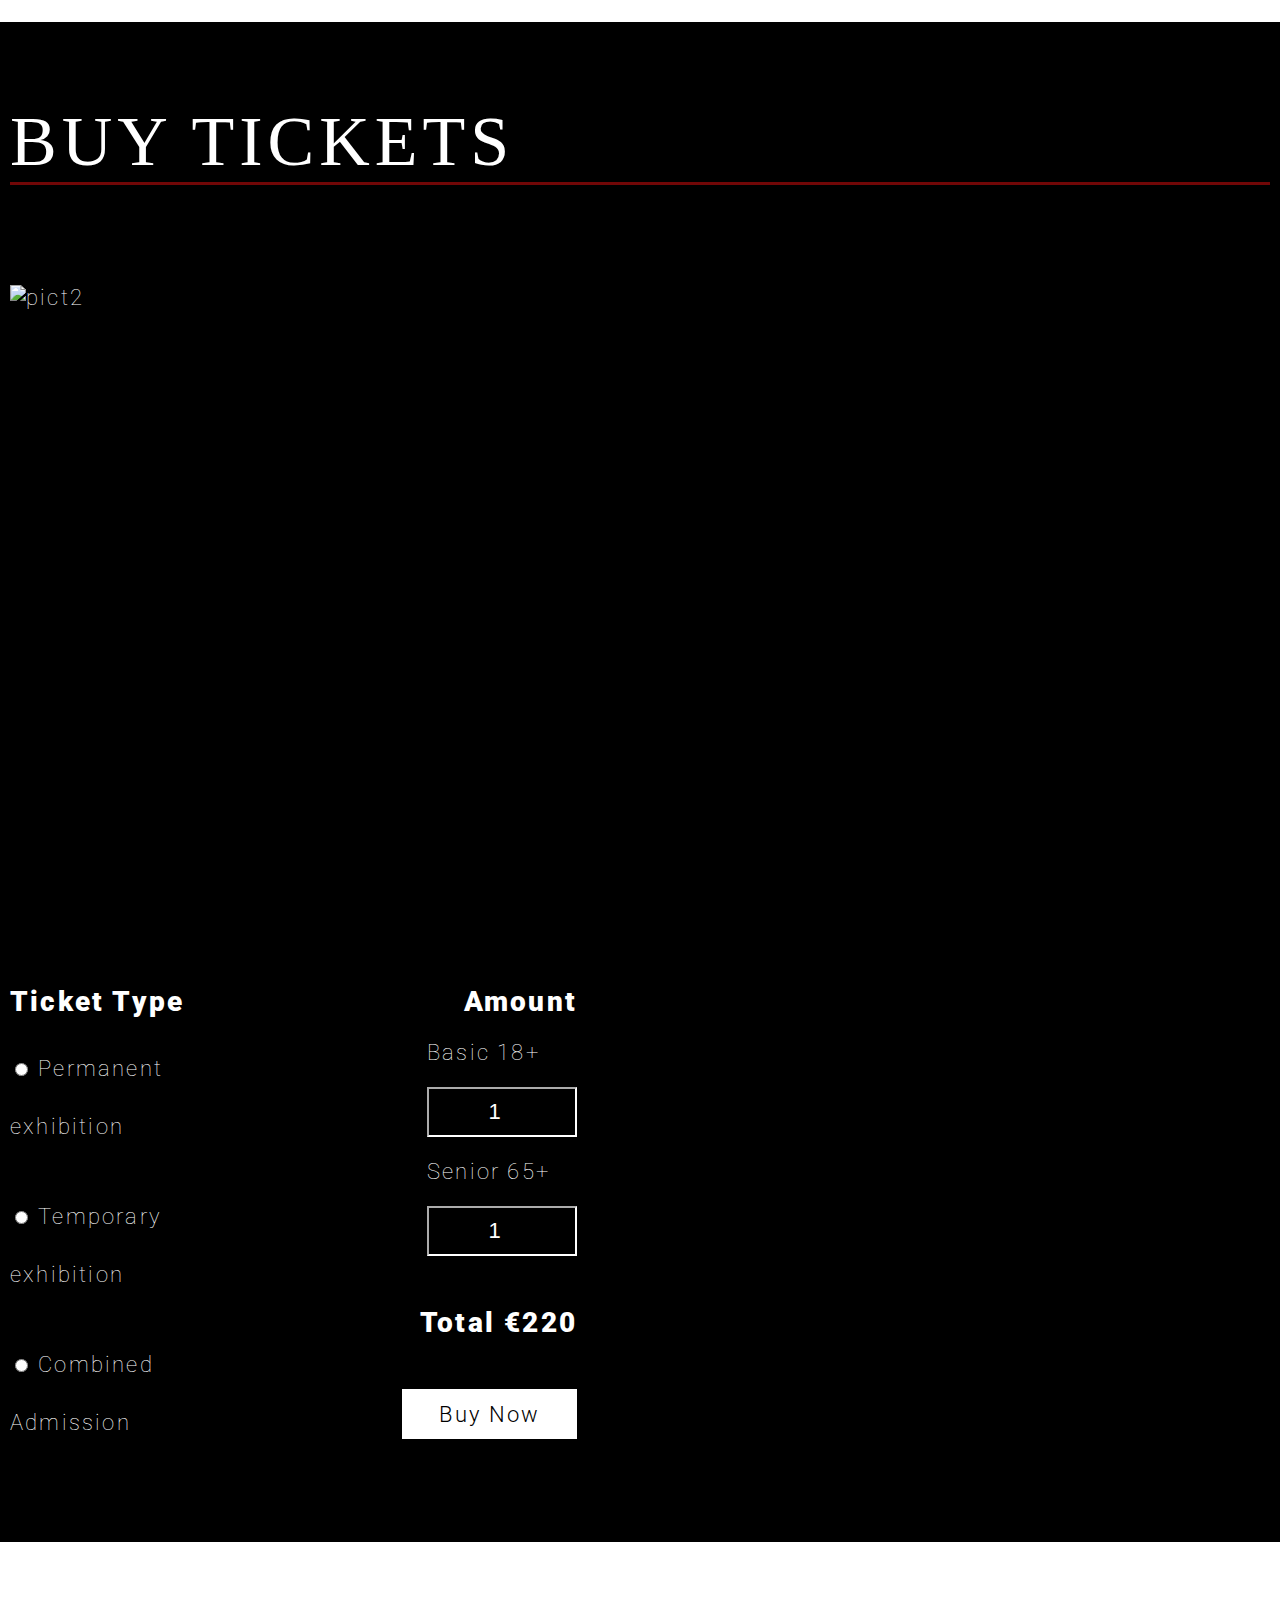
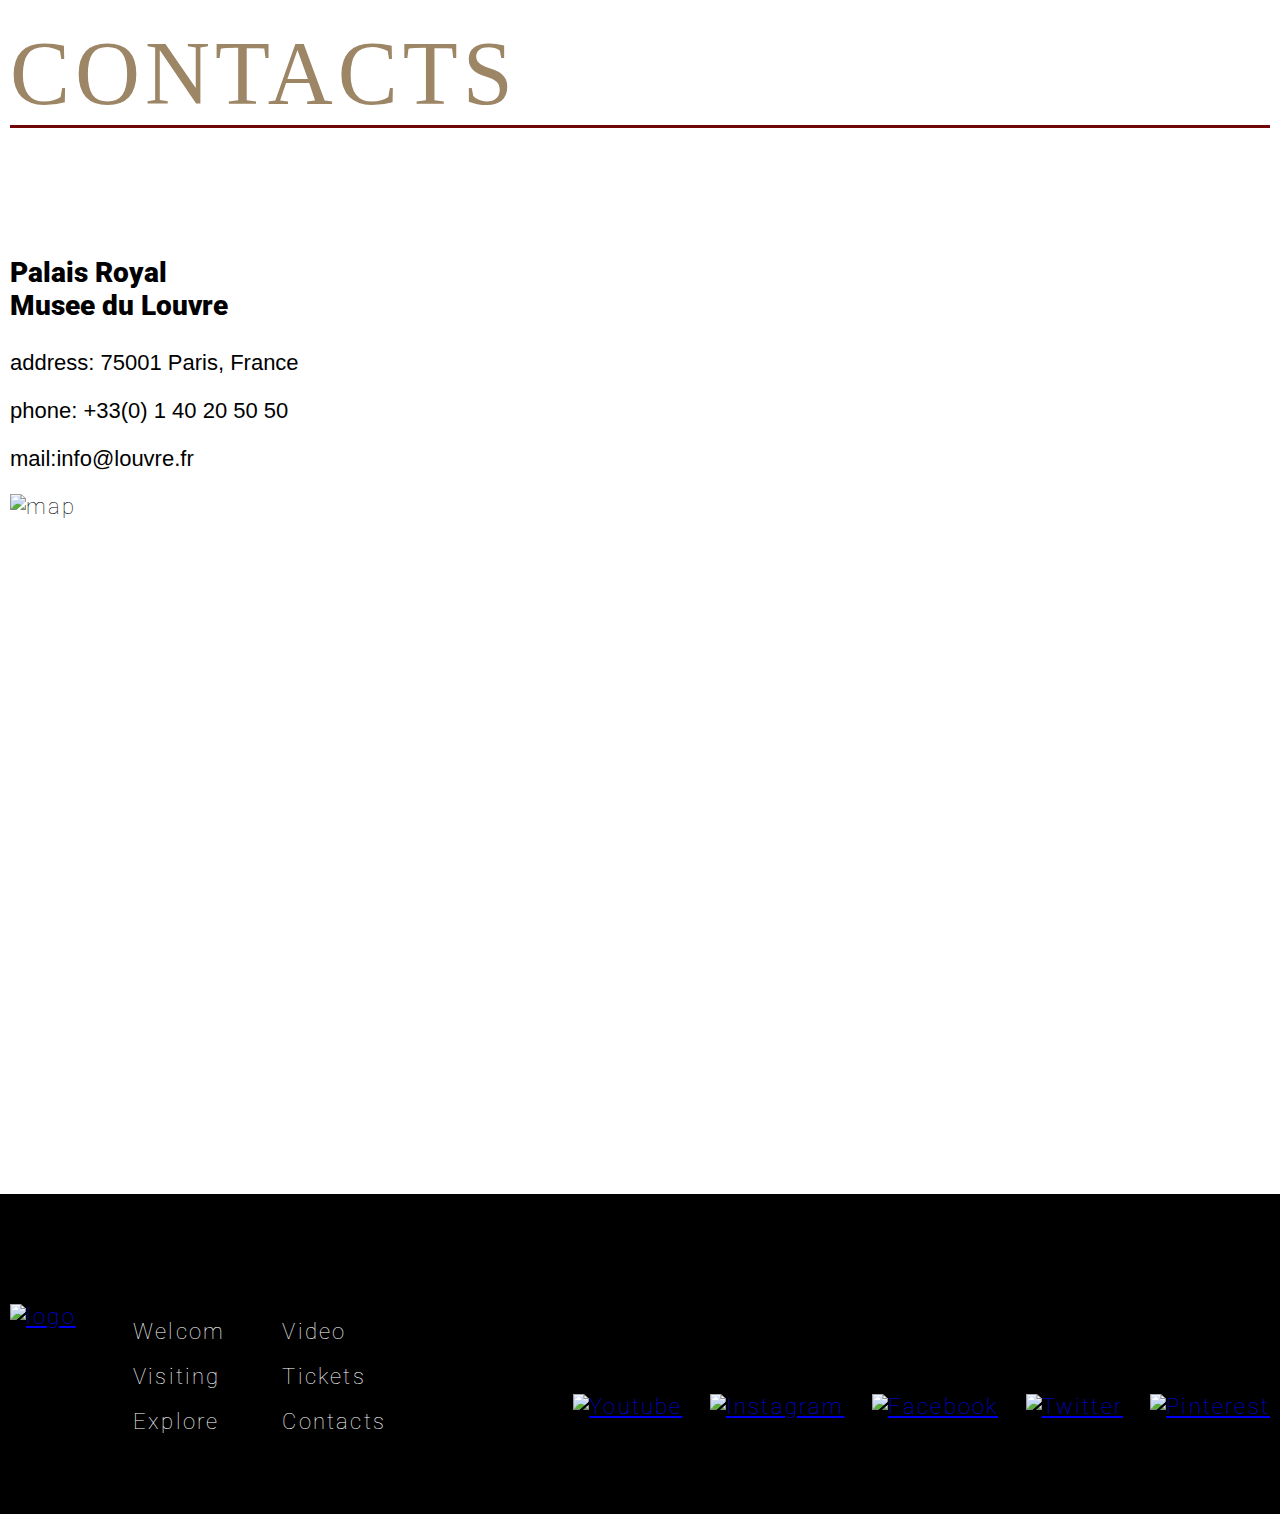
==== commit baf9c57d: "Merge pull request #1 from AlexanderPletniov/gh-pages" ====
--- a/index.html
+++ b/index.html
@@ -1,4 +1,3 @@
-
 
 <!DOCTYPE html>
 <html lang="en">
@@ -6,7 +5,7 @@
     <meta charset="UTF-8">
     <meta http-equiv="X-UA-Compatible" content="IE=edge">
     <meta name="viewport" content="width=device-width, initial-scale=1.0">
-    <title>Meseum</title>
+    <title>Museum</title>
 
     <link rel="icon" href="assets/favicon.ico">
 
@@ -35,9 +34,8 @@
             </nav>
                 
             <section class="welcome">
-                <h1>Welcome </h1>
-                <h1>to the louvre</h1>
-                <article class="welcome-article">From the castle to the museum</article>
+                <h1>Welcome <br>to the louvre</h1>
+                <h2>From the castle to the museum</h2>
                 <a href="#visiting-id" class="welcome-btn">Discover the Louvre</a>
             </section>
         </div>
@@ -48,11 +46,11 @@
     <section id="visiting-id" class="visiting">
         <div class="container">
             <div class="redline-wrapper">
-                <h2>Virual tour</h2>
+                <h3>Virual tour</h3>
             </div>
             <div class="card-wrapper">
                 <a class="card" href="#">
-                    <img class="blur" src="/rsschool-cv/museum/assets/img/Rectangle1.jpg" alt="Rectangle" width="440" height="285">
+                    <img class="blur" src="assets/img/Rectangle1.jpg" alt="Rectangle" width="440" height="285">
                     <h4>royal palace</h4>
                     <div class="tour-wrapper">
                         <h5>360° Virtual Tour</h5>
@@ -61,7 +59,7 @@
                 </a>
 
                 <a class="card" href="#">
-                    <img class="blur" src="/rsschool-cv/museum/assets/img/Rectangle2.jpg" alt="Rectangle" width="440" height="285">
+                    <img class="blur" src="assets/img/Rectangle2.jpg" alt="Rectangle" width="440" height="285">
                     <h4>Denon Wing</h4>
                     <div class="tour-wrapper">
                         <h5>360° Virtual Tour</h5>
@@ -70,7 +68,7 @@
                 </a>
 
                 <a class="card" href="#">
-                    <img class="blur" src="/rsschool-cv/museum/assets/img/Rectangle3.jpg" alt="Rectangle" width="440" height="285">
+                    <img class="blur" src="assets/img/Rectangle3.jpg" alt="Rectangle" width="440" height="285">
                     <h4>Colonnade Perrault</h4>
                     <div class="tour-wrapper">
                         <h5>360° Virtual Tour</h5>
@@ -79,7 +77,7 @@
                 </a>
 
                 <a class="card" href="#">
-                    <img class="blur" src="/rsschool-cv/museum/assets/img/Rectangle4.jpg" alt="Rectangle" width="440" height="285">
+                    <img class="blur" src="assets/img/Rectangle4.jpg" alt="Rectangle" width="440" height="285">
                     <h4>Greek hall</h4>
                     <div class="tour-wrapper">
                         <h5>360° Virtual Tour</h5>
@@ -88,7 +86,7 @@
                 </a>
 
                 <a class="card" href="#">
-                    <img class="blur" src="/rsschool-cv/museum/assets/img/Rectangle5.jpg" alt="Rectangle" width="440" height="285">
+                    <img class="blur" src="assets/img/Rectangle5.jpg" alt="Rectangle" width="440" height="285">
                     <h4>Mona Lisa</h4>
                     <div class="tour-wrapper">
                         <h5>360° Virtual Tour</h5>
@@ -97,7 +95,7 @@
                 </a>
 
                 <a class="card" href="#">
-                    <img class="blur" src="/rsschool-cv/museum/assets/img/Rectangle6.jpg" alt="Rectangle" width="440" height="285">
+                    <img class="blur" src="assets/img/Rectangle6.jpg" alt="Rectangle" width="440" height="285">
                     <h4>night palace</h4>
                     <div class="tour-wrapper">
                         <h5>360° Virtual Tour</h5>
@@ -109,11 +107,12 @@
     </section>
     
     <section id="explore-id" class="explore">
+        <h6 class="none">Picture explore</h6> 
         <div class="container">
             <div class="explore-wrapper">
                 <article class="flex-el">
                     <div class="redline-wrapper">
-                        <h3>Picture explore</h3>                                            
+                        <h6>Picture explore</h6>                                            
                     </div>
                     <div class="text-wrapper">
                         <p class="welcome-article size22">Las Meninas is a 1656 painting by Diego Velázquez, the leading artist of the Spanish Golden Age.</p>
@@ -151,7 +150,7 @@
                 </div>                             
             </div>
             <div class="explore-wrapper">
-                <h2>Video journey</h2>                                            
+                <h3>Video journey</h3>                                            
                 <p class="welcome-article size22 black flex-el">Enter and visit one of the most famous museums in the world and enjoy masterpieces such as Mona Lisa or Hammurabi's Code</p>
             </div>
         </div>
@@ -160,7 +159,7 @@
     <section id="tickets-id" class="tickets">
         <div class="container">
             <div class="redline-wrapper">
-                <h3>Buy tickets</h3>                                            
+                <h6>Buy tickets</h6>                                            
             </div>
             <div class="explore-wrapper">
                 <img src="assets/img/pict2.png" alt="pict2" width="720" height="700"> 
@@ -182,9 +181,9 @@
                         <div class="box-wrapper">
                             <div class="box-cont">
                                 <p class="age">Basic 18+</p>
-                                <p><input class="input-number" type="number" size="5" name="num1" min="1"  value="1"></p>
+                                <p><input class="input-number" type="number" name="num1" min="1"  value="1"></p>
                                 <p class="age"> Senior 65+</p>
-                                <p><input class="input-number" type="number" size="5" name="num2" min="1"  value="1"></p>
+                                <p><input class="input-number" type="number" name="num2" min="1"  value="1"></p>
                             </div>
                         </div>
                         <p class="ti-title-total">Total €220</p>
@@ -199,7 +198,7 @@
     <section id="contacts-id" class="contacts">
         <div class="container">
             <div class="redline-wrapper">
-                <h2>Contacts</h2>
+                <h3>Contacts</h3>
             </div>
             <div class="explore-wrapper">
                 <div class="address">                                   
@@ -246,4 +245,4 @@
         </div>
     </footer>
 </body>
-</html>+</html>
--- a/style.css
+++ b/style.css
@@ -1,5 +1,3 @@
-
-
 
 * {
     box-sizing: border-box;
@@ -46,7 +44,6 @@
     text-decoration: none;
     font-family: 'Roboto', cursive;
     font-weight: 100;
-    font-style: thin;
     font-size: 22px;
     color:white;
     padding-bottom: 20px;
@@ -61,18 +58,18 @@
 }
 h1 {
     font-family: 'Forum', cursive;
-    font-style: thin;
     text-transform: uppercase;
     font-size: 80px;
-    margin: 0;
-    letter-spacing: 0.2em;
-}
-.welcome-article{
+    font-weight: 100;
+    margin: 0;
+    letter-spacing: 0.1em;
+}
+.h2{
     margin: 20px 0px 70px 0px;
-    font-family: 'Roboto', sans-serif;
-    font-style: thin;
+    font-family: 'Roboto';
+    font-weight: bolder ;
     font-size: 28px;
-    color:white
+    
 }
 .welcome-btn{
     display: block;
@@ -84,7 +81,6 @@
     text-decoration: none;
     text-align: center;
     font-family: 'Roboto Thin', arial;
-    font-style: thin;
     font-weight: 100;
     font-size: 22px;
     color:white;
@@ -107,11 +103,11 @@
     margin-bottom: 20px;
     border-bottom: solid #710707 3px;
 }
-h2 {
+h3 {
     font-family: 'Forum', cursive;
-    font-style: thin;
     text-transform: uppercase;
     font-size: 90px;
+    font-weight: 100;
     margin: 0;
     letter-spacing: 5px;
     color:#9D8665;
@@ -181,15 +177,18 @@
     justify-content: space-between;
     align-items: flex-start;    
 }
-h3 {
+h6 {
     font-family: 'Forum', cursive;
-    font-style: thin;
     text-transform: uppercase;
     font-size: 70px;
+    font-weight: 100;
     margin: 0;
     letter-spacing: 5px;
     color:white;
     }
+.none{
+    display: none;
+}
 .flex-el{
     width: 45%;
 }
@@ -375,7 +374,7 @@
     padding-left: 160px;  
     margin-bottom: 0; 
 }
-.so�ial-img{
+.soсial-img{
     display: inline-block;
     position: relative;
     padding-left: 20px;
@@ -394,20 +393,20 @@
     z-index: 999;
     display: none;
 }
-.so�ial-img:hover .golden{
+.soсial-img:hover .golden{
     display: block;
     opacity: 0.2;
 }
  
 
 /*input type="range" design*/
-input[type='range'] {                /*���� ����������*/           
+input[type='range'] {                /*цвет непройдено*/           
     overflow: hidden;
     width: 80px;
     appearance: none;
     background-color: #C4C4C4;
   }
-input[type='range']::-webkit-slider-runnable-track { /*������ ������ ���������*/
+input[type='range']::-webkit-slider-runnable-track { /*высота полосы прокрутки*/
     height: 10px;
     appearance: none;
     margin-top: -1px;
@@ -418,6 +417,6 @@
     height: 10px;
     border-radius: 5px;
     cursor: ew-resize;
-    background: #ffffff;                    /*�����*/
-    box-shadow: -410px 0 0 410px #24809E;   /*����� ����� �������� ����� ������ ��������������*/
-  }+    background: #ffffff;                    /*точка*/
+    box-shadow: -410px 0 0 410px #24809E;   /*хвост точки половина длины полосы устанавивается*/
+  }
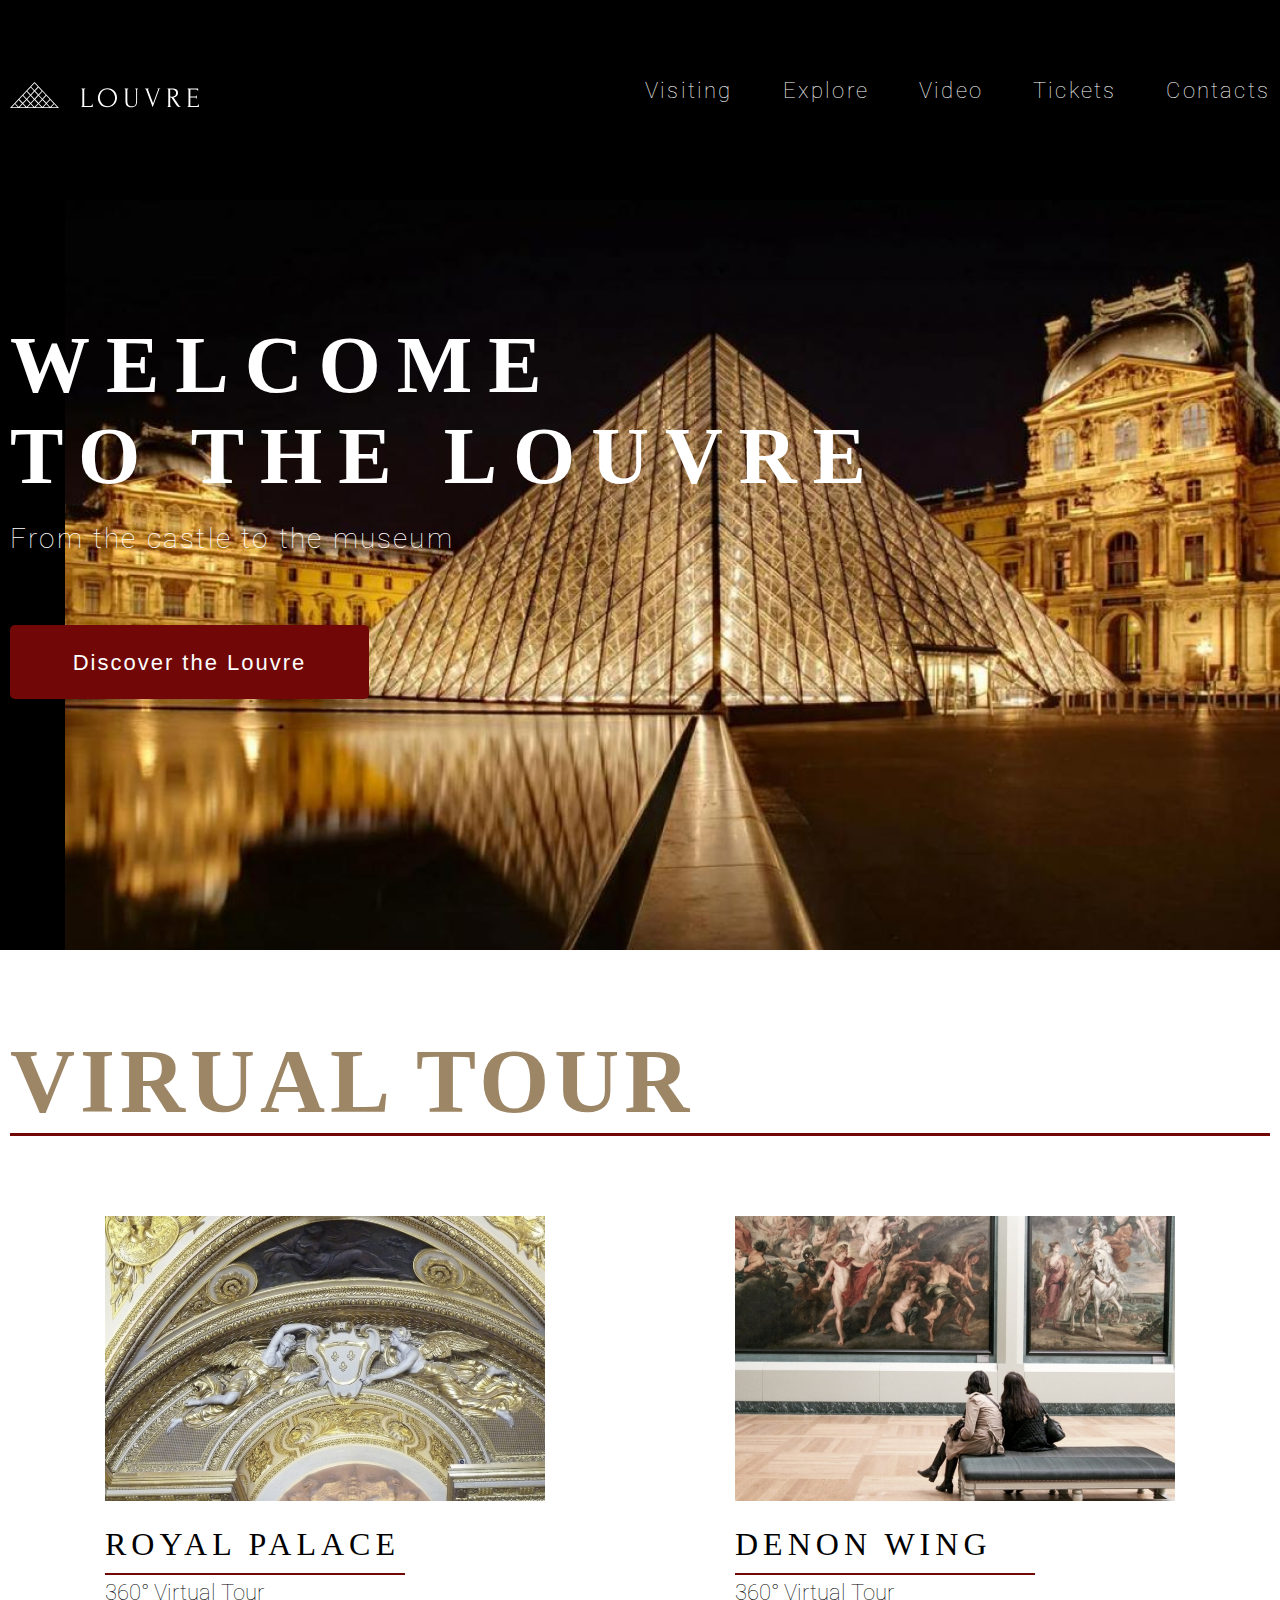
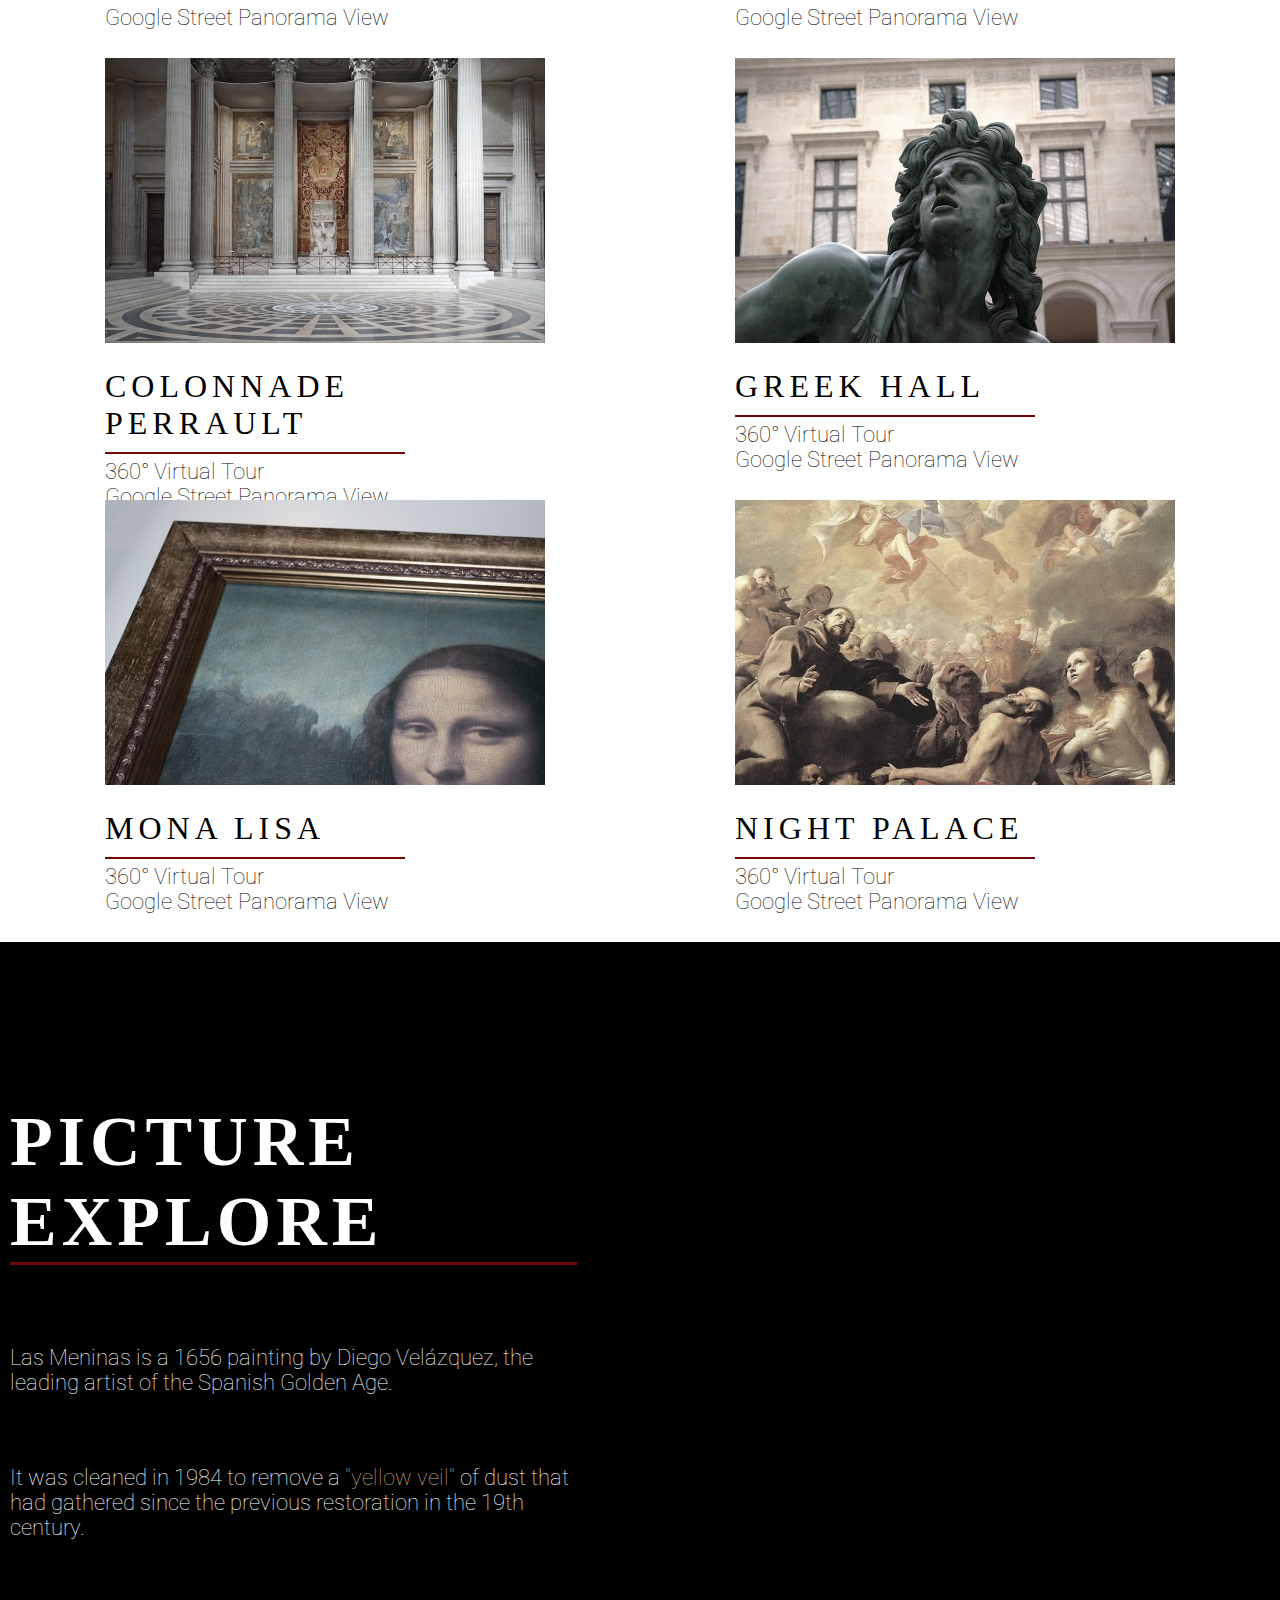
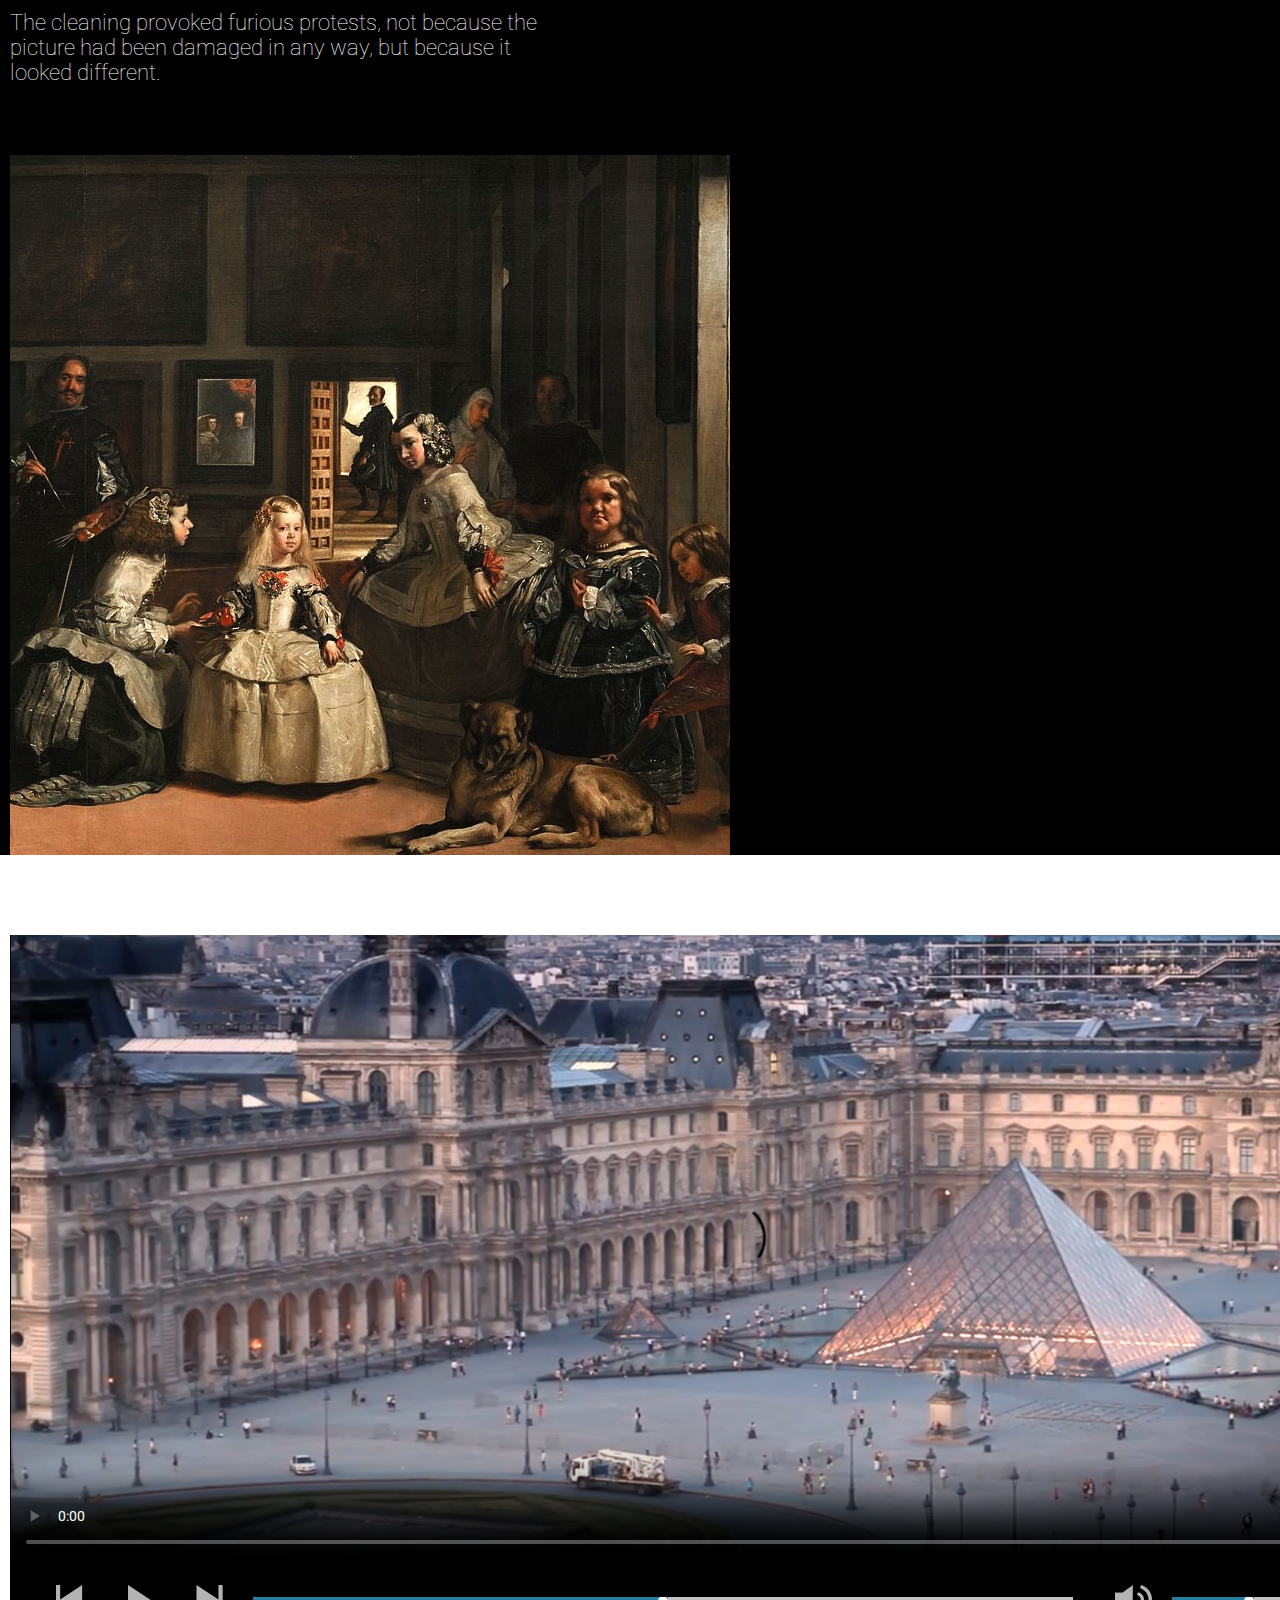
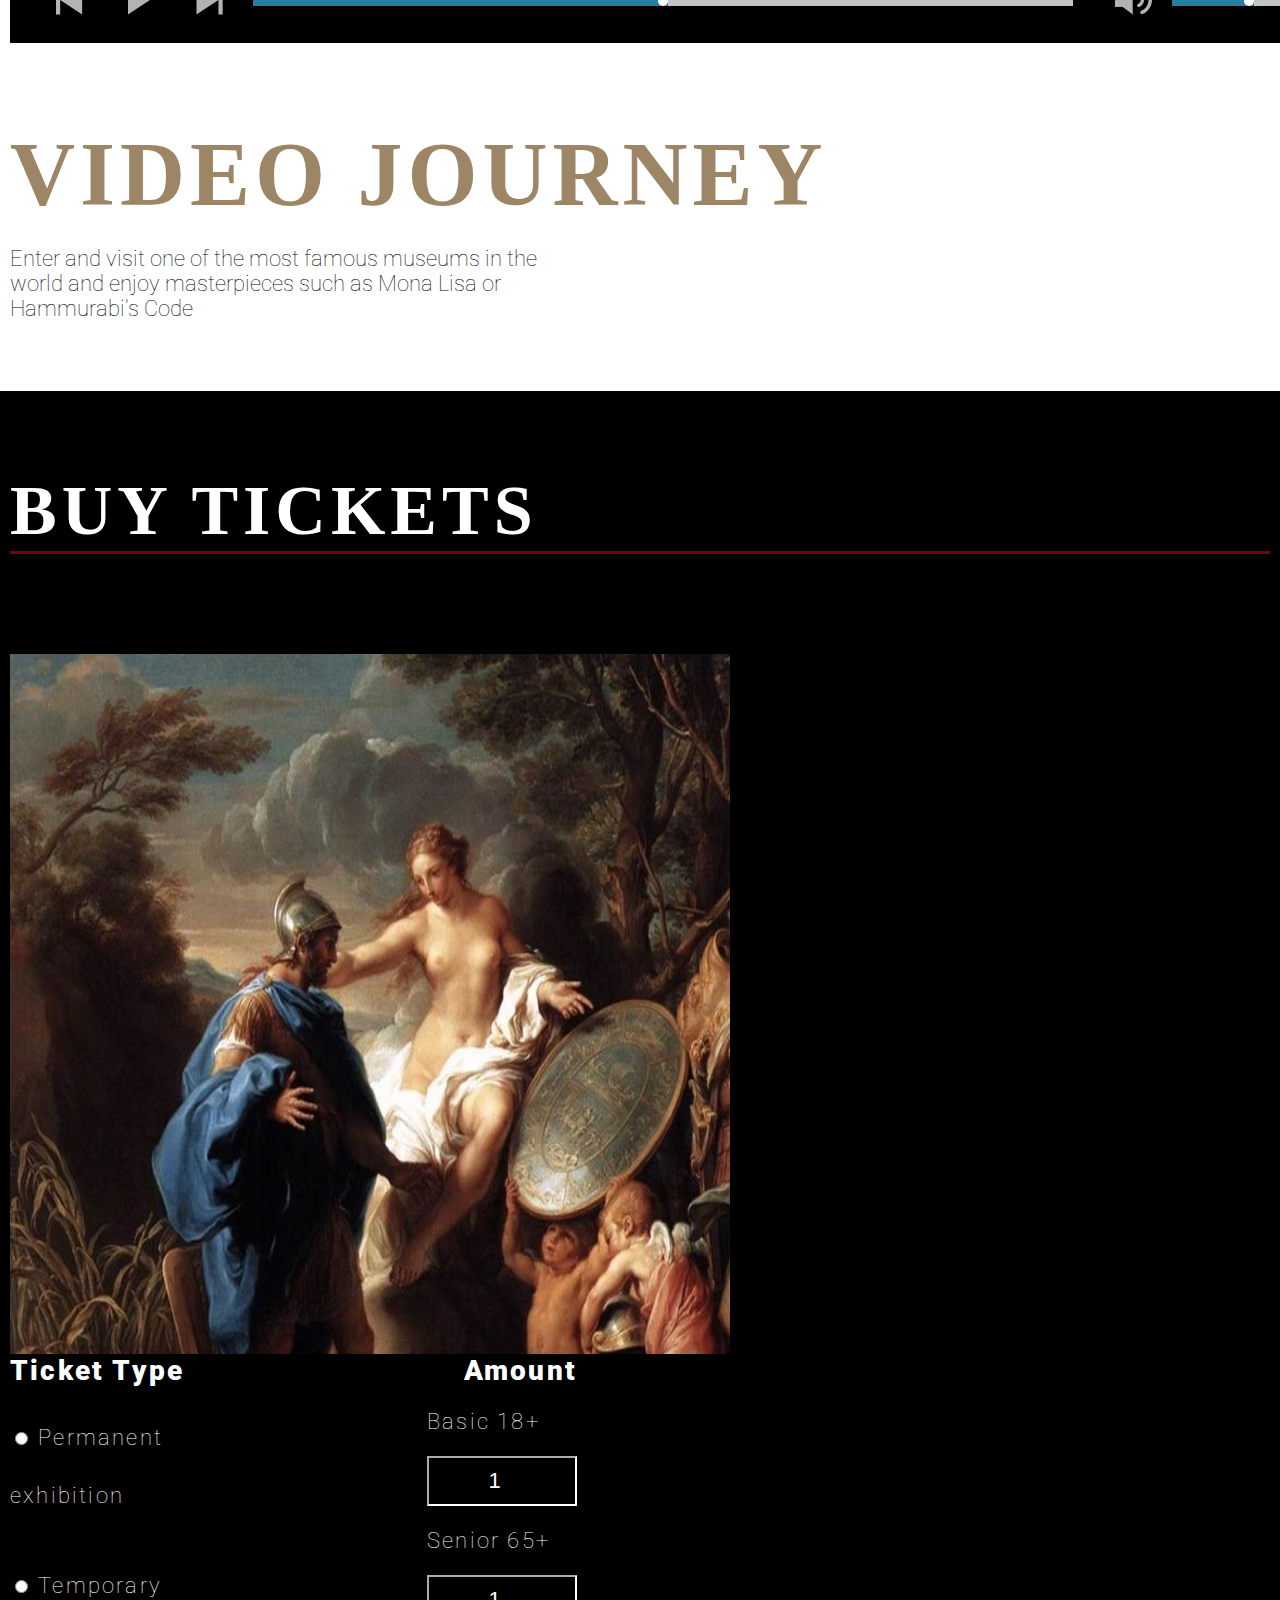
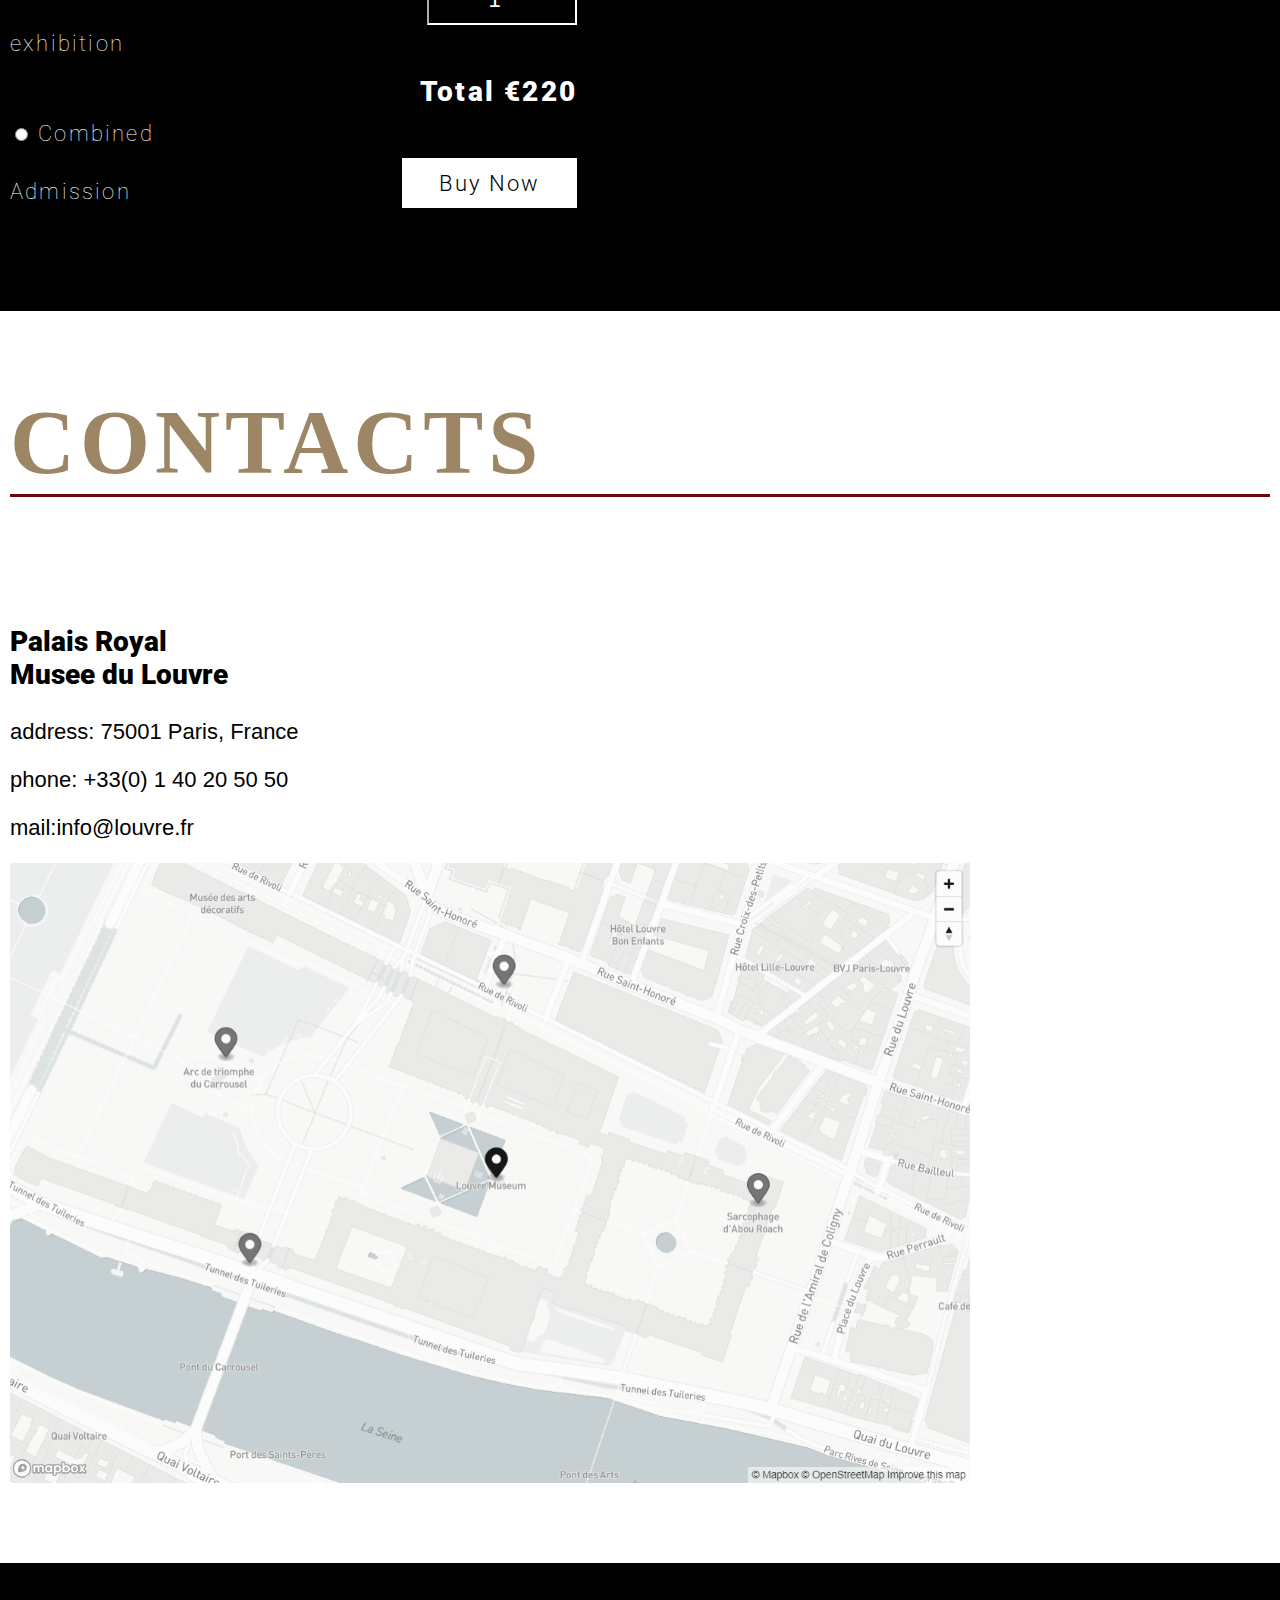
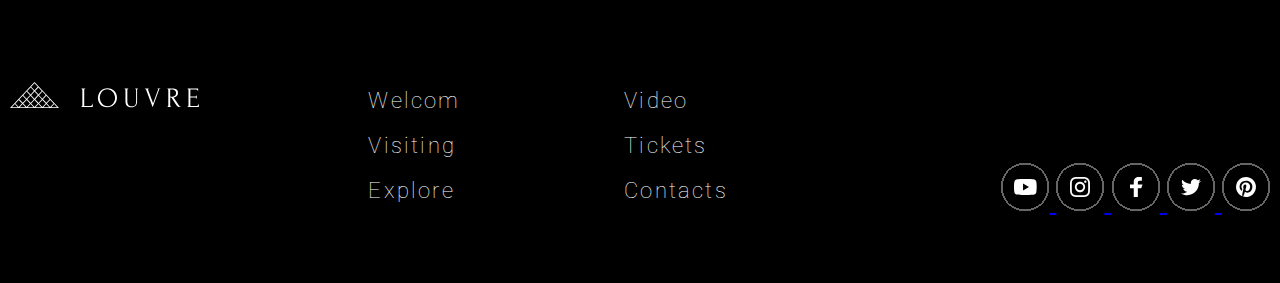
==== commit 89032f6d: "refactor: reload files" ====
--- a/index.html
+++ b/index.html
@@ -1,3 +1,4 @@
+
 
 <!DOCTYPE html>
 <html lang="en">
@@ -5,9 +6,9 @@
     <meta charset="UTF-8">
     <meta http-equiv="X-UA-Compatible" content="IE=edge">
     <meta name="viewport" content="width=device-width, initial-scale=1.0">
-    <title>Museum</title>
-
-    <link rel="icon" href="assets/favicon.ico">
+    <title>Meseum</title>
+
+    <link rel="icon" href="museum/assets/favicon.ico">
 
     <link rel="stylesheet" href="style.css" />
     <link rel="preconnect" href="https://fonts.googleapis.com">
@@ -21,7 +22,7 @@
     <header id="header-id" class="header">
         <div class="container">
             <nav class="nav">
-                <a class="navlink" href="#header-id"><img src="assets/svg/Logo.svg" alt="logo" width="195" height="50"></a>
+                <a class="navlink" href="#header-id"><img src="museum/assets/svg/Logo.svg" alt="logo" width="195" height="50"></a>
                 
                 <div class="nav-in">
                     <a class="nav-link" href="#visiting-id">Visiting</a>
@@ -34,8 +35,9 @@
             </nav>
                 
             <section class="welcome">
-                <h1>Welcome <br>to the louvre</h1>
-                <h2>From the castle to the museum</h2>
+                <h1>Welcome </h1>
+                <h1>to the louvre</h1>
+                <article class="welcome-article">From the castle to the museum</article>
                 <a href="#visiting-id" class="welcome-btn">Discover the Louvre</a>
             </section>
         </div>
@@ -46,11 +48,11 @@
     <section id="visiting-id" class="visiting">
         <div class="container">
             <div class="redline-wrapper">
-                <h3>Virual tour</h3>
+                <h2>Virual tour</h2>
             </div>
             <div class="card-wrapper">
                 <a class="card" href="#">
-                    <img class="blur" src="assets/img/Rectangle1.jpg" alt="Rectangle" width="440" height="285">
+                    <img class="blur" src="museum/assets/img/Rectangle1.jpg" alt="Rectangle" width="440" height="285">
                     <h4>royal palace</h4>
                     <div class="tour-wrapper">
                         <h5>360° Virtual Tour</h5>
@@ -59,7 +61,7 @@
                 </a>
 
                 <a class="card" href="#">
-                    <img class="blur" src="assets/img/Rectangle2.jpg" alt="Rectangle" width="440" height="285">
+                    <img class="blur" src="museum/assets/img/Rectangle2.jpg" alt="Rectangle" width="440" height="285">
                     <h4>Denon Wing</h4>
                     <div class="tour-wrapper">
                         <h5>360° Virtual Tour</h5>
@@ -68,7 +70,7 @@
                 </a>
 
                 <a class="card" href="#">
-                    <img class="blur" src="assets/img/Rectangle3.jpg" alt="Rectangle" width="440" height="285">
+                    <img class="blur" src="museum/assets/img/Rectangle3.jpg" alt="Rectangle" width="440" height="285">
                     <h4>Colonnade Perrault</h4>
                     <div class="tour-wrapper">
                         <h5>360° Virtual Tour</h5>
@@ -77,7 +79,7 @@
                 </a>
 
                 <a class="card" href="#">
-                    <img class="blur" src="assets/img/Rectangle4.jpg" alt="Rectangle" width="440" height="285">
+                    <img class="blur" src="museum/assets/img/Rectangle4.jpg" alt="Rectangle" width="440" height="285">
                     <h4>Greek hall</h4>
                     <div class="tour-wrapper">
                         <h5>360° Virtual Tour</h5>
@@ -86,7 +88,7 @@
                 </a>
 
                 <a class="card" href="#">
-                    <img class="blur" src="assets/img/Rectangle5.jpg" alt="Rectangle" width="440" height="285">
+                    <img class="blur" src="museum/assets/img/Rectangle5.jpg" alt="Rectangle" width="440" height="285">
                     <h4>Mona Lisa</h4>
                     <div class="tour-wrapper">
                         <h5>360° Virtual Tour</h5>
@@ -95,7 +97,7 @@
                 </a>
 
                 <a class="card" href="#">
-                    <img class="blur" src="assets/img/Rectangle6.jpg" alt="Rectangle" width="440" height="285">
+                    <img class="blur" src="museum/assets/img/Rectangle6.jpg" alt="Rectangle" width="440" height="285">
                     <h4>night palace</h4>
                     <div class="tour-wrapper">
                         <h5>360° Virtual Tour</h5>
@@ -107,12 +109,11 @@
     </section>
     
     <section id="explore-id" class="explore">
-        <h6 class="none">Picture explore</h6> 
         <div class="container">
             <div class="explore-wrapper">
                 <article class="flex-el">
                     <div class="redline-wrapper">
-                        <h6>Picture explore</h6>                                            
+                        <h3>Picture explore</h3>                                            
                     </div>
                     <div class="text-wrapper">
                         <p class="welcome-article size22">Las Meninas is a 1656 painting by Diego Velázquez, the leading artist of the Spanish Golden Age.</p>
@@ -120,7 +121,7 @@
                         <p class="welcome-article size22">The cleaning provoked furious protests, not because the picture had been damaged in any way, but because it looked different.</p>                 
                     </div>    
                 </article>           
-                <img src="assets/img/pict1.png" alt="pict1" width="720" height="700">   
+                <img src="museum/assets/img/pict1.png" alt="pict1" width="720" height="700">   
             </div>
         </div>
     </section>
@@ -128,29 +129,29 @@
     <section id="video-id" class="video">
         <div class="container">
             <div class="video-img-wrapper">
-                <video class="video" src="assets/video/video.mp4" poster="assets/video/poster.png" controls></video>
+                <video class="video" src="museum/assets/video/video.mp4" poster="museum/assets/video/poster.png" controls></video>
                 <div class="video-ctrl">
                     <button class="video-ctrl-btn"> 
-                        <img  src="assets/svg/Frame-5.svg" alt="left" width="27" height="30">
-                    </button>
-                    <button class="video-ctrl-btn">
-                        <img  src="assets/svg/Frame-6.svg" alt="play" width="23" height="30">
-                    </button>
-                    <button class="video-ctrl-btn">
-                        <img  src="assets/svg/Frame-4.svg" alt="right" width="28" height="30">
+                        <img  src="museum/assets/svg/Frame-5.svg" alt="left" width="27" height="30">
+                    </button>
+                    <button class="video-ctrl-btn">
+                        <img  src="museum/assets/svg/Frame-6.svg" alt="play" width="23" height="30">
+                    </button>
+                    <button class="video-ctrl-btn">
+                        <img  src="museum/assets/svg/Frame-4.svg" alt="right" width="28" height="30">
                     </button>
                     <input type="range" id="volume1" name="volume" min="0" max="10">
                     <button class="video-ctrl-btn">
-                        <img  src="assets/svg/Frame-2.svg" alt="sound" width="38" height="30">
+                        <img  src="museum/assets/svg/Frame-2.svg" alt="sound" width="38" height="30">
                     </button>
                     <input type="range" id="volume2" name="volume" min="0" max="10">
                     <button class="video-ctrl-btn">
-                        <img  src="assets/svg/Frame.svg" alt="fool screen" width="36" height="36">
+                        <img  src="museum/assets/svg/Frame.svg" alt="fool screen" width="36" height="36">
                     </button>                    
                 </div>                             
             </div>
             <div class="explore-wrapper">
-                <h3>Video journey</h3>                                            
+                <h2>Video journey</h2>                                            
                 <p class="welcome-article size22 black flex-el">Enter and visit one of the most famous museums in the world and enjoy masterpieces such as Mona Lisa or Hammurabi's Code</p>
             </div>
         </div>
@@ -159,10 +160,10 @@
     <section id="tickets-id" class="tickets">
         <div class="container">
             <div class="redline-wrapper">
-                <h6>Buy tickets</h6>                                            
-            </div>
-            <div class="explore-wrapper">
-                <img src="assets/img/pict2.png" alt="pict2" width="720" height="700"> 
+                <h3>Buy tickets</h3>                                            
+            </div>
+            <div class="explore-wrapper">
+                <img src="museum/assets/img/pict2.png" alt="pict2" width="720" height="700"> 
                 <form class="flex-el ti-wrapper">
                     <div class="flex-el">
                         <p class="ti-title">Ticket Type</p>
@@ -181,9 +182,9 @@
                         <div class="box-wrapper">
                             <div class="box-cont">
                                 <p class="age">Basic 18+</p>
-                                <p><input class="input-number" type="number" name="num1" min="1"  value="1"></p>
+                                <p><input class="input-number" type="number" size="5" name="num1" min="1"  value="1"></p>
                                 <p class="age"> Senior 65+</p>
-                                <p><input class="input-number" type="number" name="num2" min="1"  value="1"></p>
+                                <p><input class="input-number" type="number" size="5" name="num2" min="1"  value="1"></p>
                             </div>
                         </div>
                         <p class="ti-title-total">Total €220</p>
@@ -198,7 +199,7 @@
     <section id="contacts-id" class="contacts">
         <div class="container">
             <div class="redline-wrapper">
-                <h3>Contacts</h3>
+                <h2>Contacts</h2>
             </div>
             <div class="explore-wrapper">
                 <div class="address">                                   
@@ -208,7 +209,7 @@
                     <p class="address-text">phone: +33(0) 1 40 20 50 50</p>
                     <p class="address-text">mail:info@louvre.fr</p>
                 </div>  
-                <img src="assets/img/map.png" alt="map" width="960" height="620"> 
+                <img src="museum/assets/img/map.png" alt="map" width="960" height="620"> 
             </div>
         </div>
     </section>
@@ -217,7 +218,7 @@
         <div class="container">
             <nav class="footer-flex">
                 
-                <a class="navlink" href="#header-id"><img src="assets/svg/Logo.svg" alt="logo"></a>
+                <a class="navlink" href="#header-id"><img src="museum/assets/svg/Logo.svg" alt="logo"></a>
                 
                 <div class="nav-footer">
                     <a class="nav-link" href="#header-id">Welcom</a>
@@ -230,19 +231,19 @@
                     <a class="nav-link" href="#contacts-id">Contacts</a>
                 </div>
                 <div class="social">
-                    <a class="soсial-img" href="#"><img src="assets/svg/Youtube.svg" alt="Youtube"> 
-                        <div class="golden"></div></a>
-                    <a class="soсial-img" href="#"><img src="assets/svg/Instagram.svg" alt="Instagram">
-                        <div class="golden"></div></a>
-                    <a class="soсial-img" href="#"><img src="assets/svg/Facebook.svg" alt="Facebook">
-                        <div class="golden"></div></a>
-                    <a class="soсial-img" href="#"><img src="assets/svg/Twitter.svg" alt="Twitter">
-                        <div class="golden"></div></a>
-                    <a class="soсial-img" href="#"><img src="assets/svg/Pinterest.svg" alt="Pinterest">
+                    <a class="soсial-img" href="#"><img src="museum/assets/svg/Youtube.svg" alt="Youtube"> 
+                        <div class="golden"></div></a>
+                    <a class="soсial-img" href="#"><img src="museum/assets/svg/Instagram.svg" alt="Instagram">
+                        <div class="golden"></div></a>
+                    <a class="soсial-img" href="#"><img src="museum/assets/svg/Facebook.svg" alt="Facebook">
+                        <div class="golden"></div></a>
+                    <a class="soсial-img" href="#"><img src="museum/assets/svg/Twitter.svg" alt="Twitter">
+                        <div class="golden"></div></a>
+                    <a class="soсial-img" href="#"><img src="museum/assets/svg/Pinterest.svg" alt="Pinterest">
                         <div class="golden"></div></a>
                 </div>
             </nav>
         </div>
     </footer>
 </body>
-</html>
+</html>--- a/style.css
+++ b/style.css
@@ -1,3 +1,5 @@
+
+
 
 * {
     box-sizing: border-box;
@@ -16,7 +18,7 @@
     height: 950px;
     text-align: center;
     background-color: black;
-    background-image: url(assets/img/background.jpg);
+    background-image: url(museum/assets/img/background.jpg);
     background-position: right bottom;
     background-repeat: no-repeat;
     color: rgb(255, 255, 255);      
@@ -44,6 +46,7 @@
     text-decoration: none;
     font-family: 'Roboto', cursive;
     font-weight: 100;
+    font-style: thin;
     font-size: 22px;
     color:white;
     padding-bottom: 20px;
@@ -58,18 +61,18 @@
 }
 h1 {
     font-family: 'Forum', cursive;
+    font-style: thin;
     text-transform: uppercase;
     font-size: 80px;
-    font-weight: 100;
-    margin: 0;
-    letter-spacing: 0.1em;
-}
-.h2{
+    margin: 0;
+    letter-spacing: 0.2em;
+}
+.welcome-article{
     margin: 20px 0px 70px 0px;
-    font-family: 'Roboto';
-    font-weight: bolder ;
+    font-family: 'Roboto', sans-serif;
+    font-style: thin;
     font-size: 28px;
-    
+    color:white
 }
 .welcome-btn{
     display: block;
@@ -81,6 +84,7 @@
     text-decoration: none;
     text-align: center;
     font-family: 'Roboto Thin', arial;
+    font-style: thin;
     font-weight: 100;
     font-size: 22px;
     color:white;
@@ -103,11 +107,11 @@
     margin-bottom: 20px;
     border-bottom: solid #710707 3px;
 }
-h3 {
+h2 {
     font-family: 'Forum', cursive;
+    font-style: thin;
     text-transform: uppercase;
     font-size: 90px;
-    font-weight: 100;
     margin: 0;
     letter-spacing: 5px;
     color:#9D8665;
@@ -177,18 +181,15 @@
     justify-content: space-between;
     align-items: flex-start;    
 }
-h6 {
+h3 {
     font-family: 'Forum', cursive;
+    font-style: thin;
     text-transform: uppercase;
     font-size: 70px;
-    font-weight: 100;
     margin: 0;
     letter-spacing: 5px;
     color:white;
     }
-.none{
-    display: none;
-}
 .flex-el{
     width: 45%;
 }
@@ -205,8 +206,13 @@
 .black{
     color: black;
 }
+.video{
+    margin: -80px auto;
+   
+}
 .video-img-wrapper{
-    padding: 30px 0px;
+    padding:  0px;
+    margin-top: -80px 0;
 }
 .video-ctrl{
     display: flex;
@@ -216,7 +222,7 @@
     padding: 0px 40px;
     width: 1440px;
     height: 84px;
-    margin-top:-10px;
+    margin-top: 70px;
     
     background-color: black;    
 }
@@ -374,7 +380,7 @@
     padding-left: 160px;  
     margin-bottom: 0; 
 }
-.soсial-img{
+.social-img{
     display: inline-block;
     position: relative;
     padding-left: 20px;
@@ -393,20 +399,20 @@
     z-index: 999;
     display: none;
 }
-.soсial-img:hover .golden{
+.social-img:hover .golden{
     display: block;
     opacity: 0.2;
 }
  
 
 /*input type="range" design*/
-input[type='range'] {                /*цвет непройдено*/           
+input[type='range'] {                        
     overflow: hidden;
     width: 80px;
     appearance: none;
     background-color: #C4C4C4;
   }
-input[type='range']::-webkit-slider-runnable-track { /*высота полосы прокрутки*/
+input[type='range']::-webkit-slider-runnable-track { 
     height: 10px;
     appearance: none;
     margin-top: -1px;
@@ -417,6 +423,6 @@
     height: 10px;
     border-radius: 5px;
     cursor: ew-resize;
-    background: #ffffff;                    /*точка*/
-    box-shadow: -410px 0 0 410px #24809E;   /*хвост точки половина длины полосы устанавивается*/
-  }
+    background: #ffffff;                    
+    box-shadow: -410px 0 0 410px #24809E;  
+  }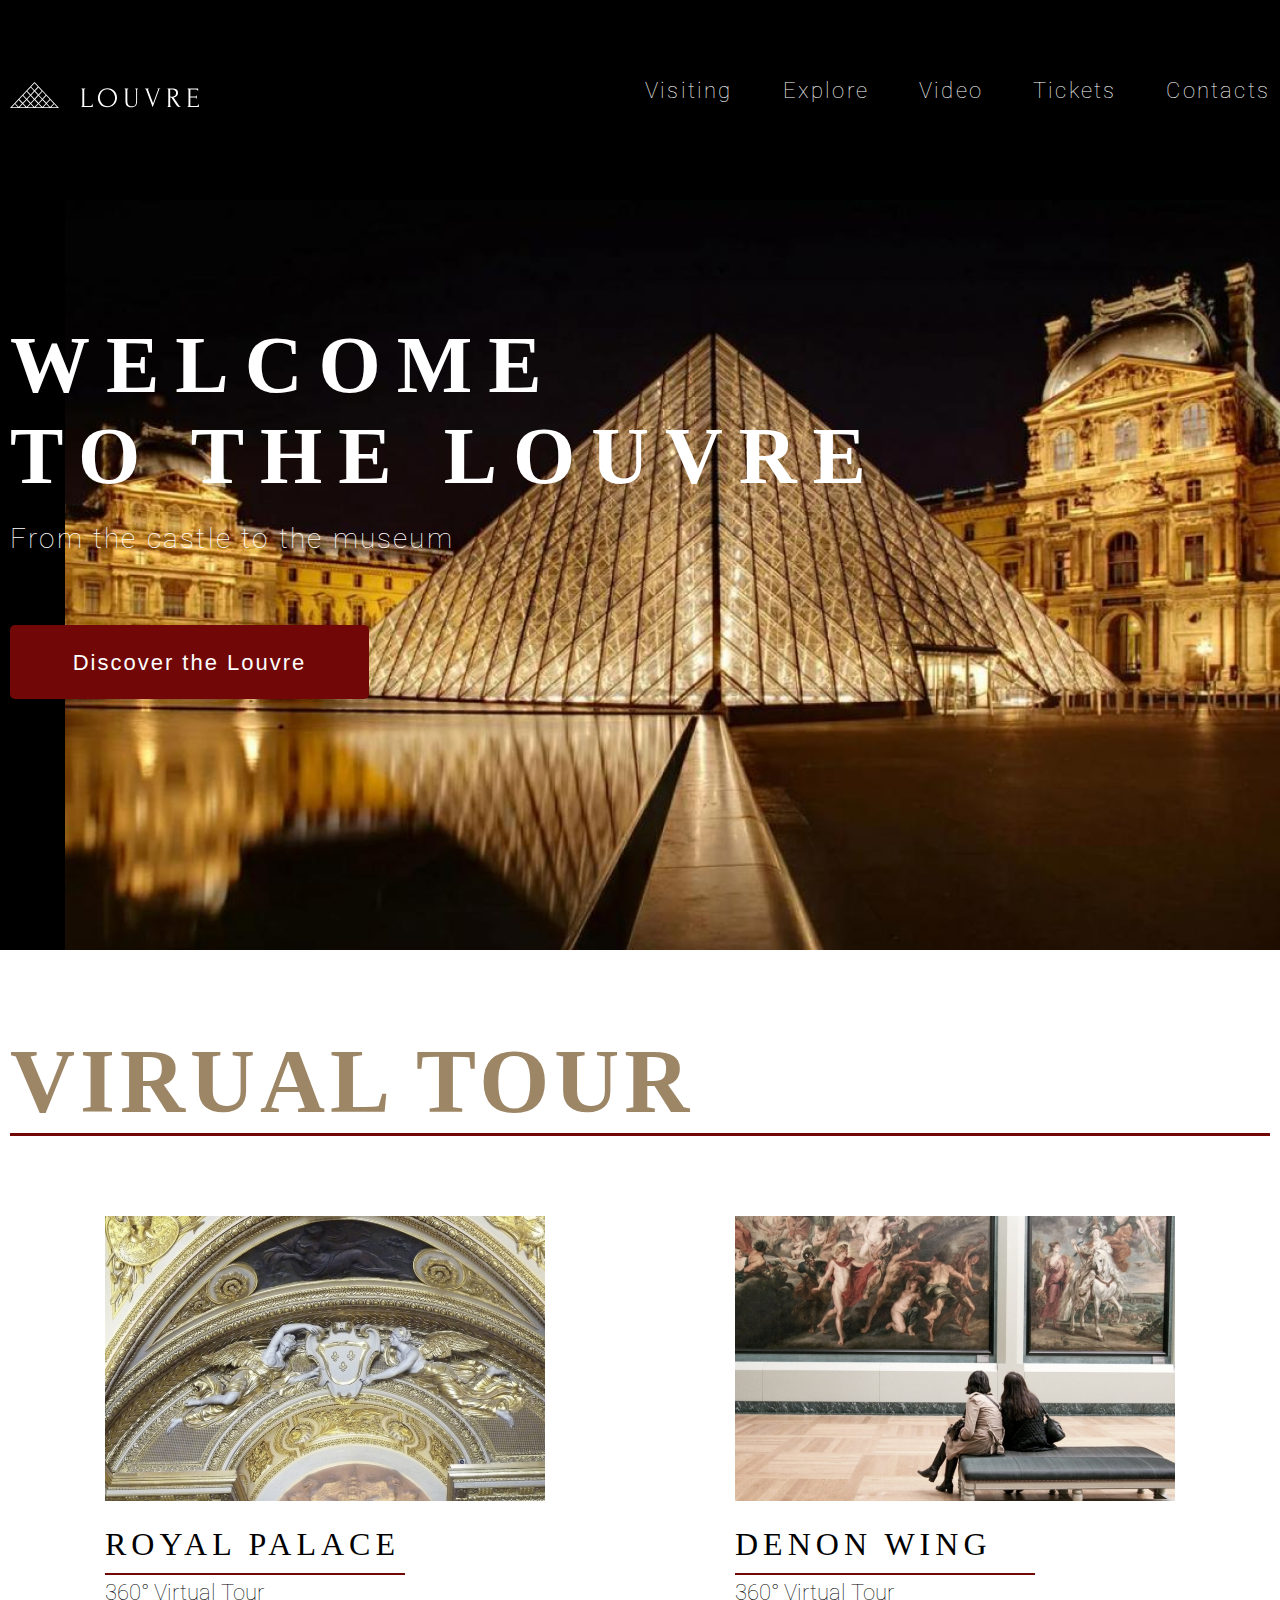
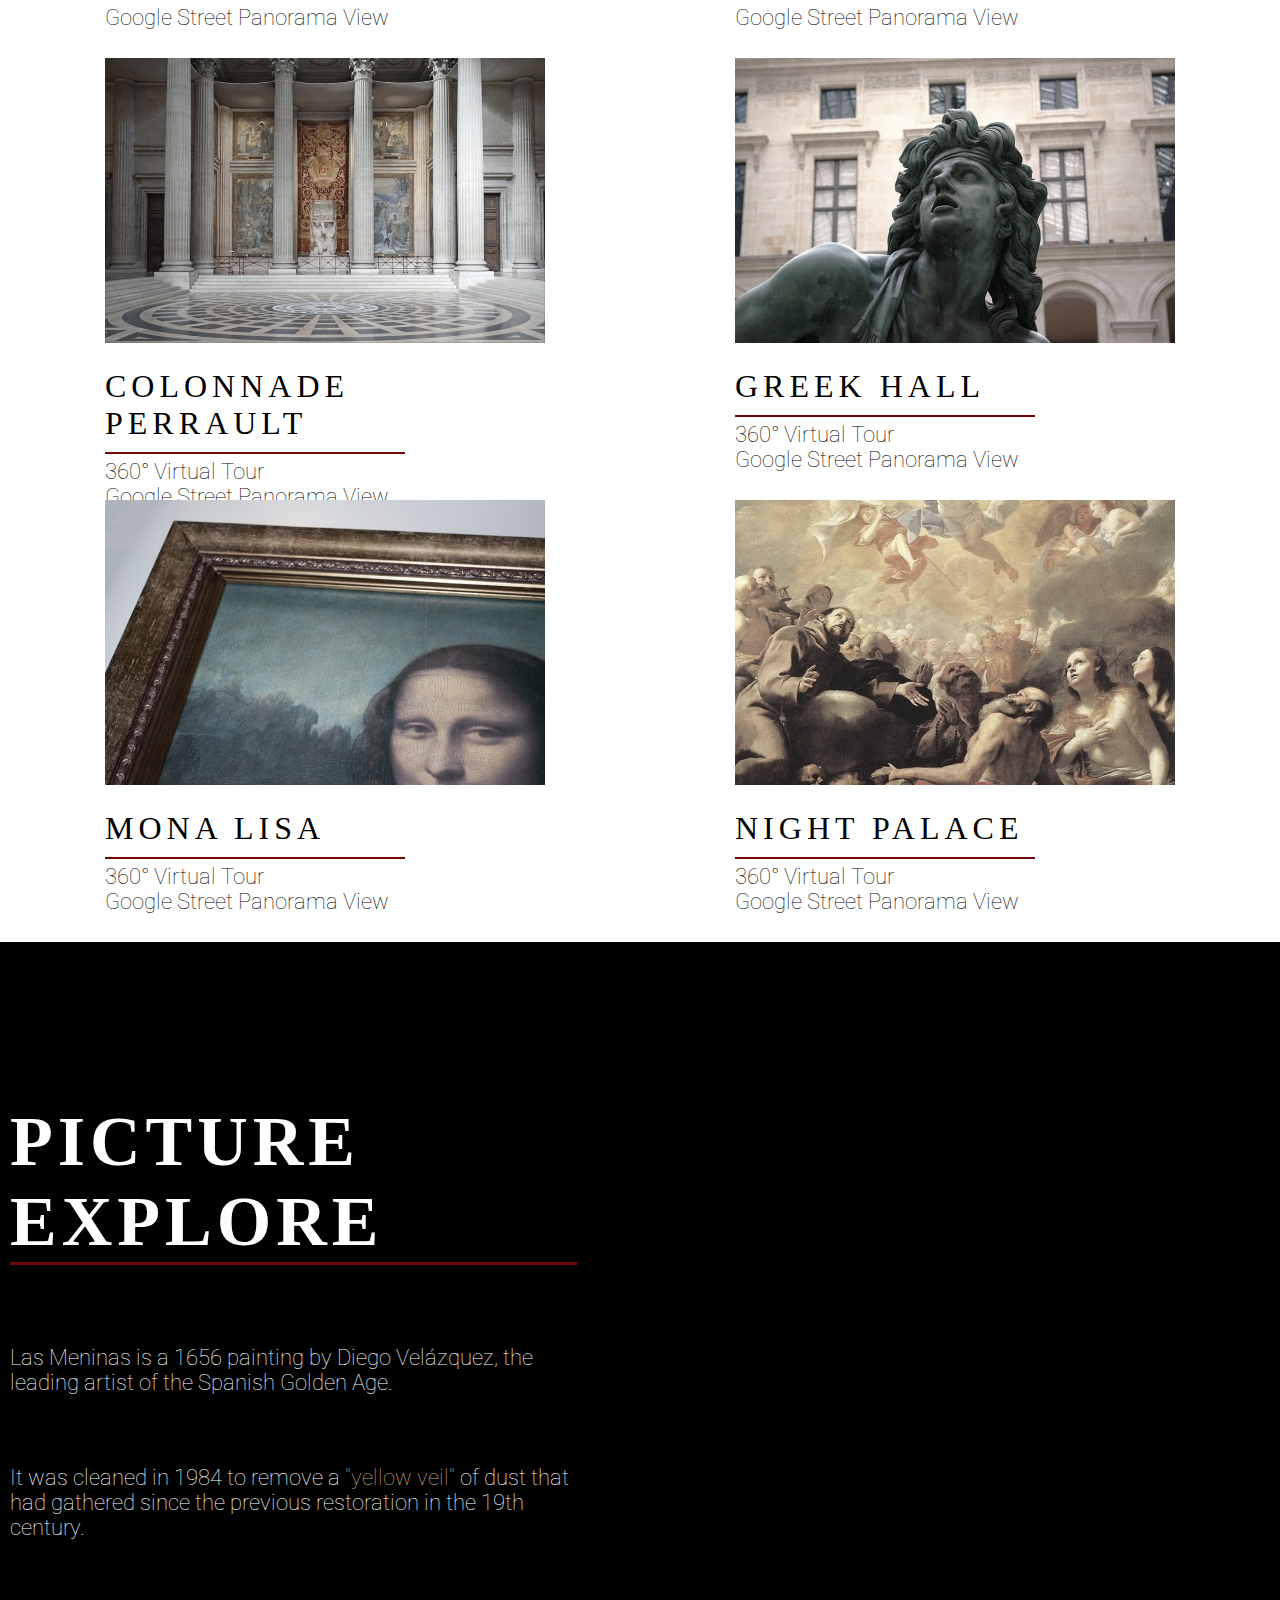
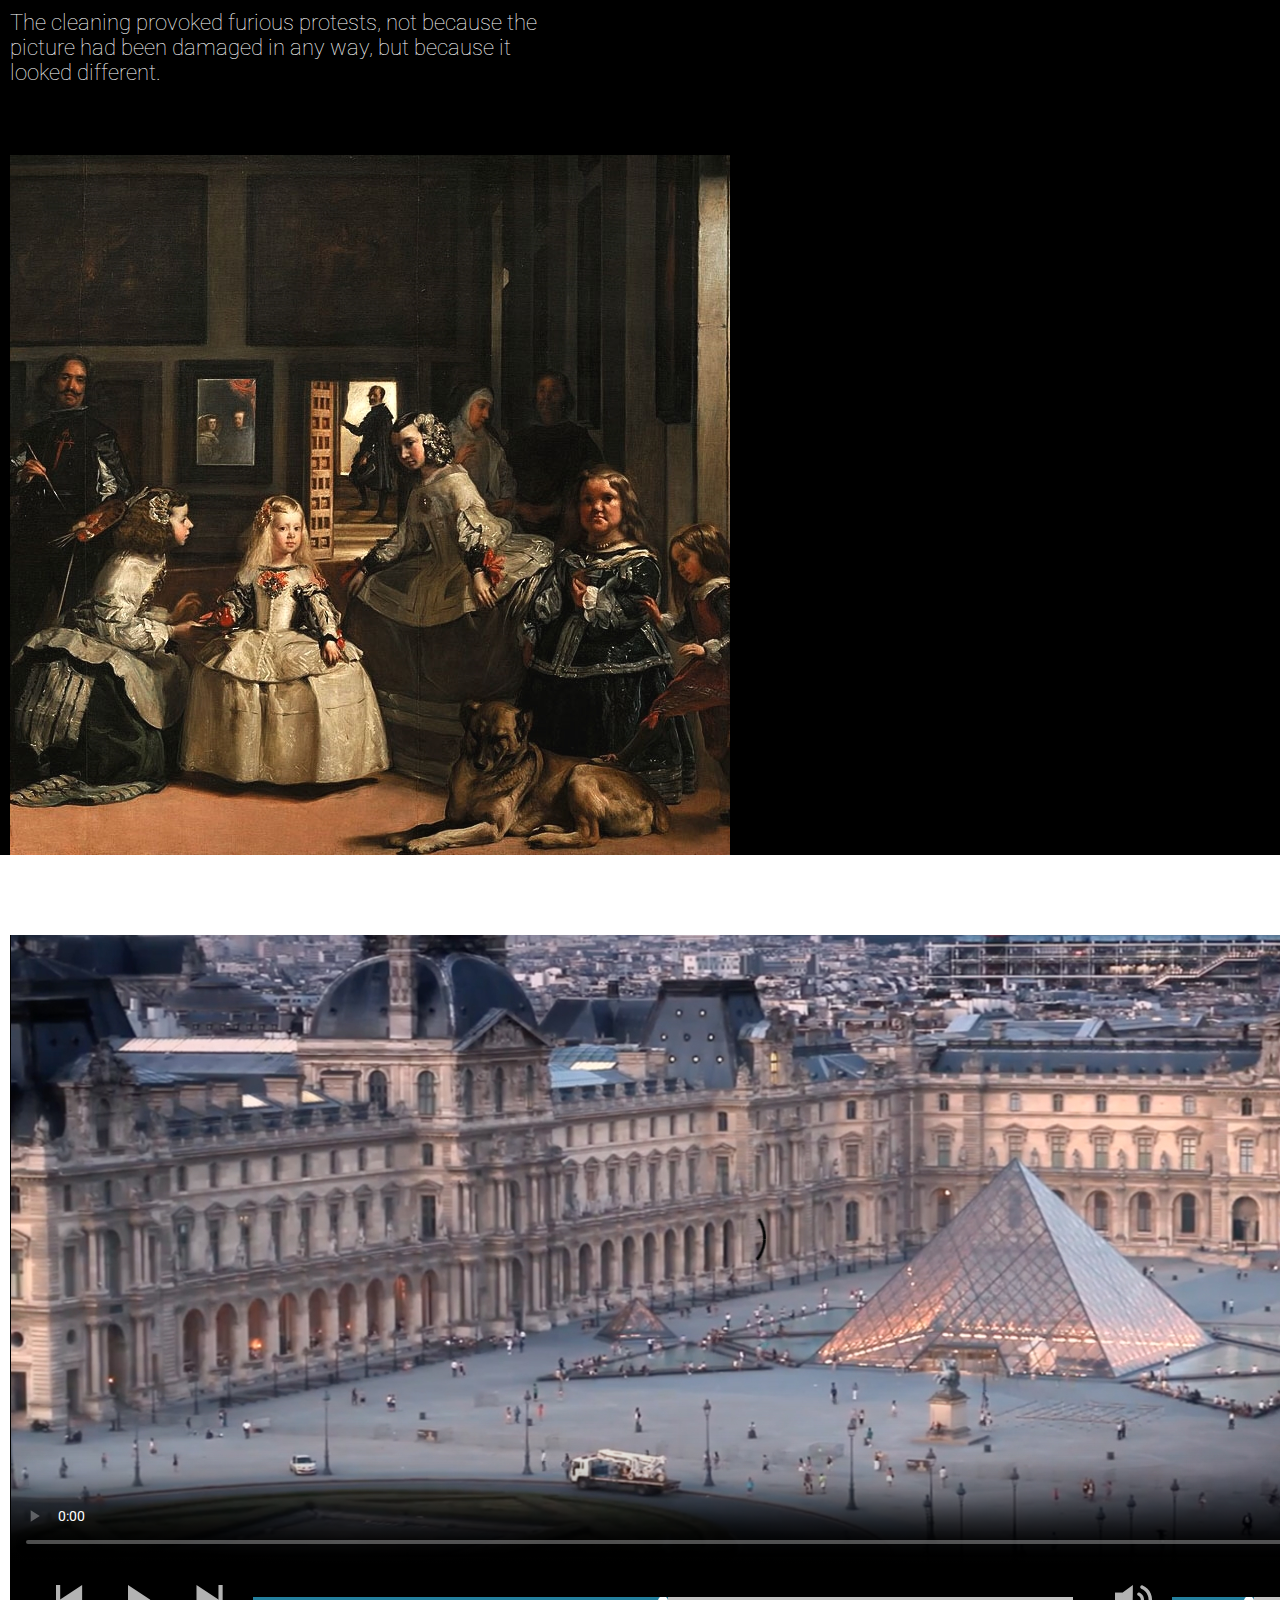
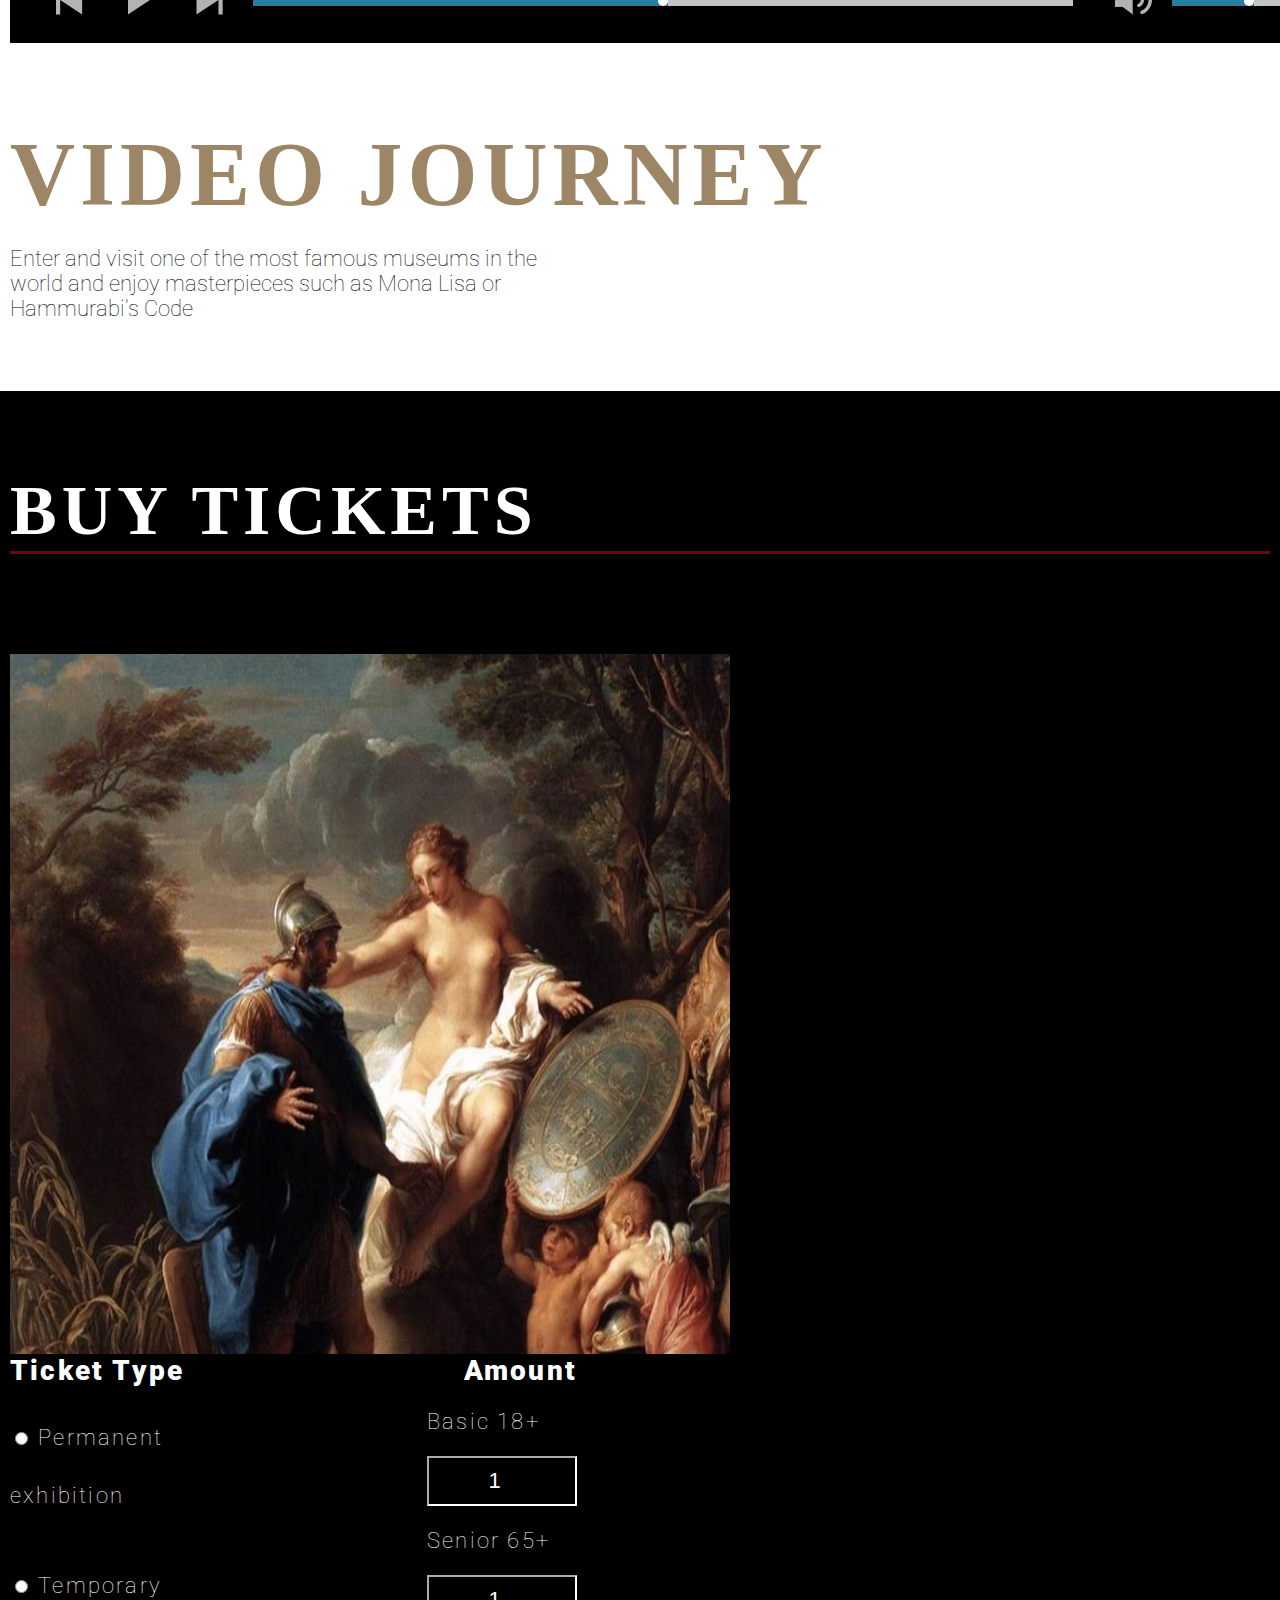
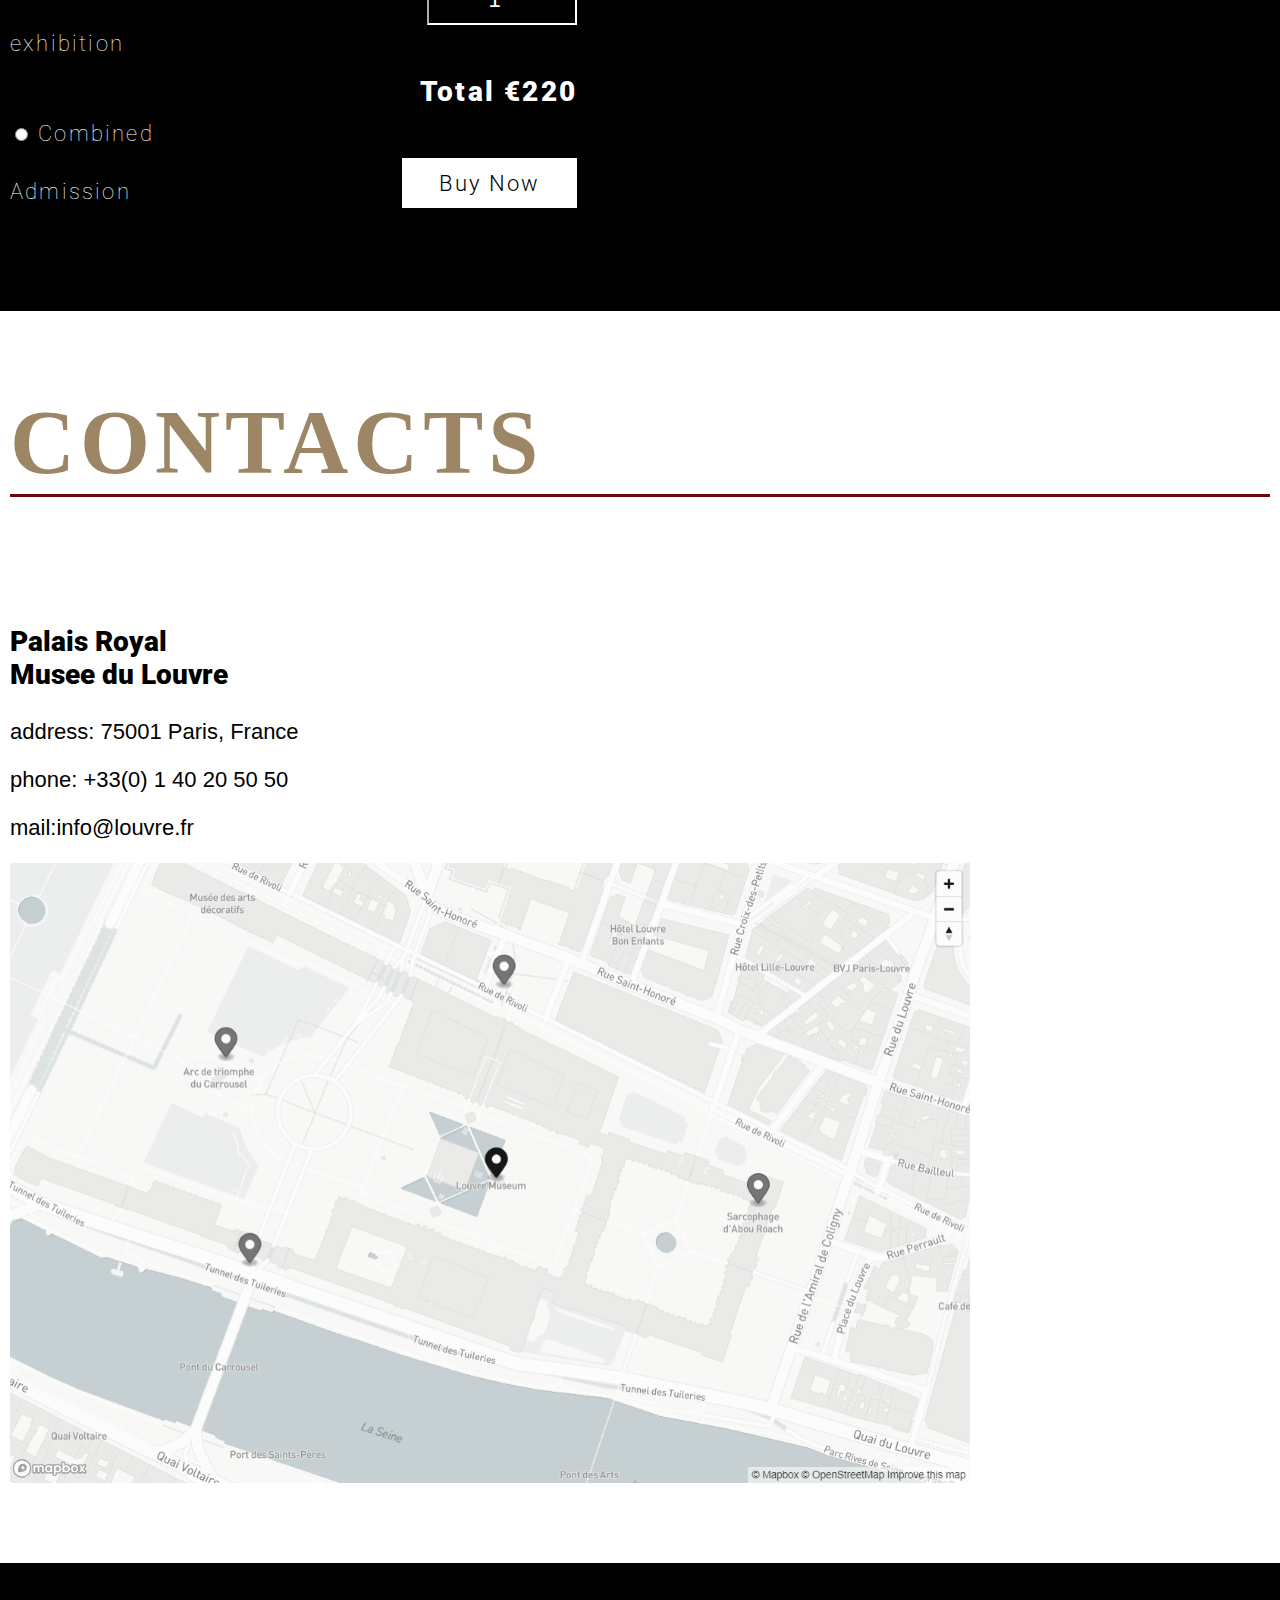
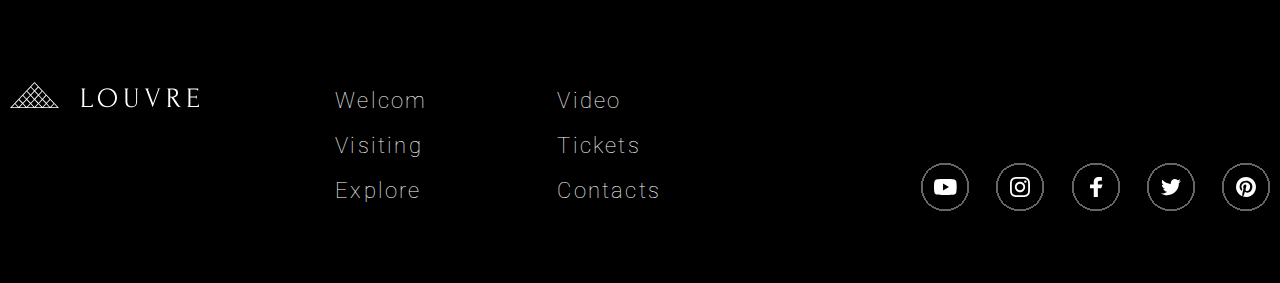
==== commit f0e8dbd5: "fix: social-button" ====
--- a/index.html
+++ b/index.html
@@ -231,15 +231,15 @@
                     <a class="nav-link" href="#contacts-id">Contacts</a>
                 </div>
                 <div class="social">
-                    <a class="soсial-img" href="#"><img src="museum/assets/svg/Youtube.svg" alt="Youtube"> 
-                        <div class="golden"></div></a>
-                    <a class="soсial-img" href="#"><img src="museum/assets/svg/Instagram.svg" alt="Instagram">
-                        <div class="golden"></div></a>
-                    <a class="soсial-img" href="#"><img src="museum/assets/svg/Facebook.svg" alt="Facebook">
-                        <div class="golden"></div></a>
-                    <a class="soсial-img" href="#"><img src="museum/assets/svg/Twitter.svg" alt="Twitter">
-                        <div class="golden"></div></a>
-                    <a class="soсial-img" href="#"><img src="museum/assets/svg/Pinterest.svg" alt="Pinterest">
+                    <a class="social-img" href="#"><img src="museum/assets/svg/Youtube.svg" alt="Youtube"> 
+                        <div class="golden"></div></a>
+                    <a class="social-img" href="#"><img src="museum/assets/svg/Instagram.svg" alt="Instagram">
+                        <div class="golden"></div></a>
+                    <a class="social-img" href="#"><img src="museum/assets/svg/Facebook.svg" alt="Facebook">
+                        <div class="golden"></div></a>
+                    <a class="social-img" href="#"><img src="museum/assets/svg/Twitter.svg" alt="Twitter">
+                        <div class="golden"></div></a>
+                    <a class="social-img" href="#"><img src="museum/assets/svg/Pinterest.svg" alt="Pinterest">
                         <div class="golden"></div></a>
                 </div>
             </nav>
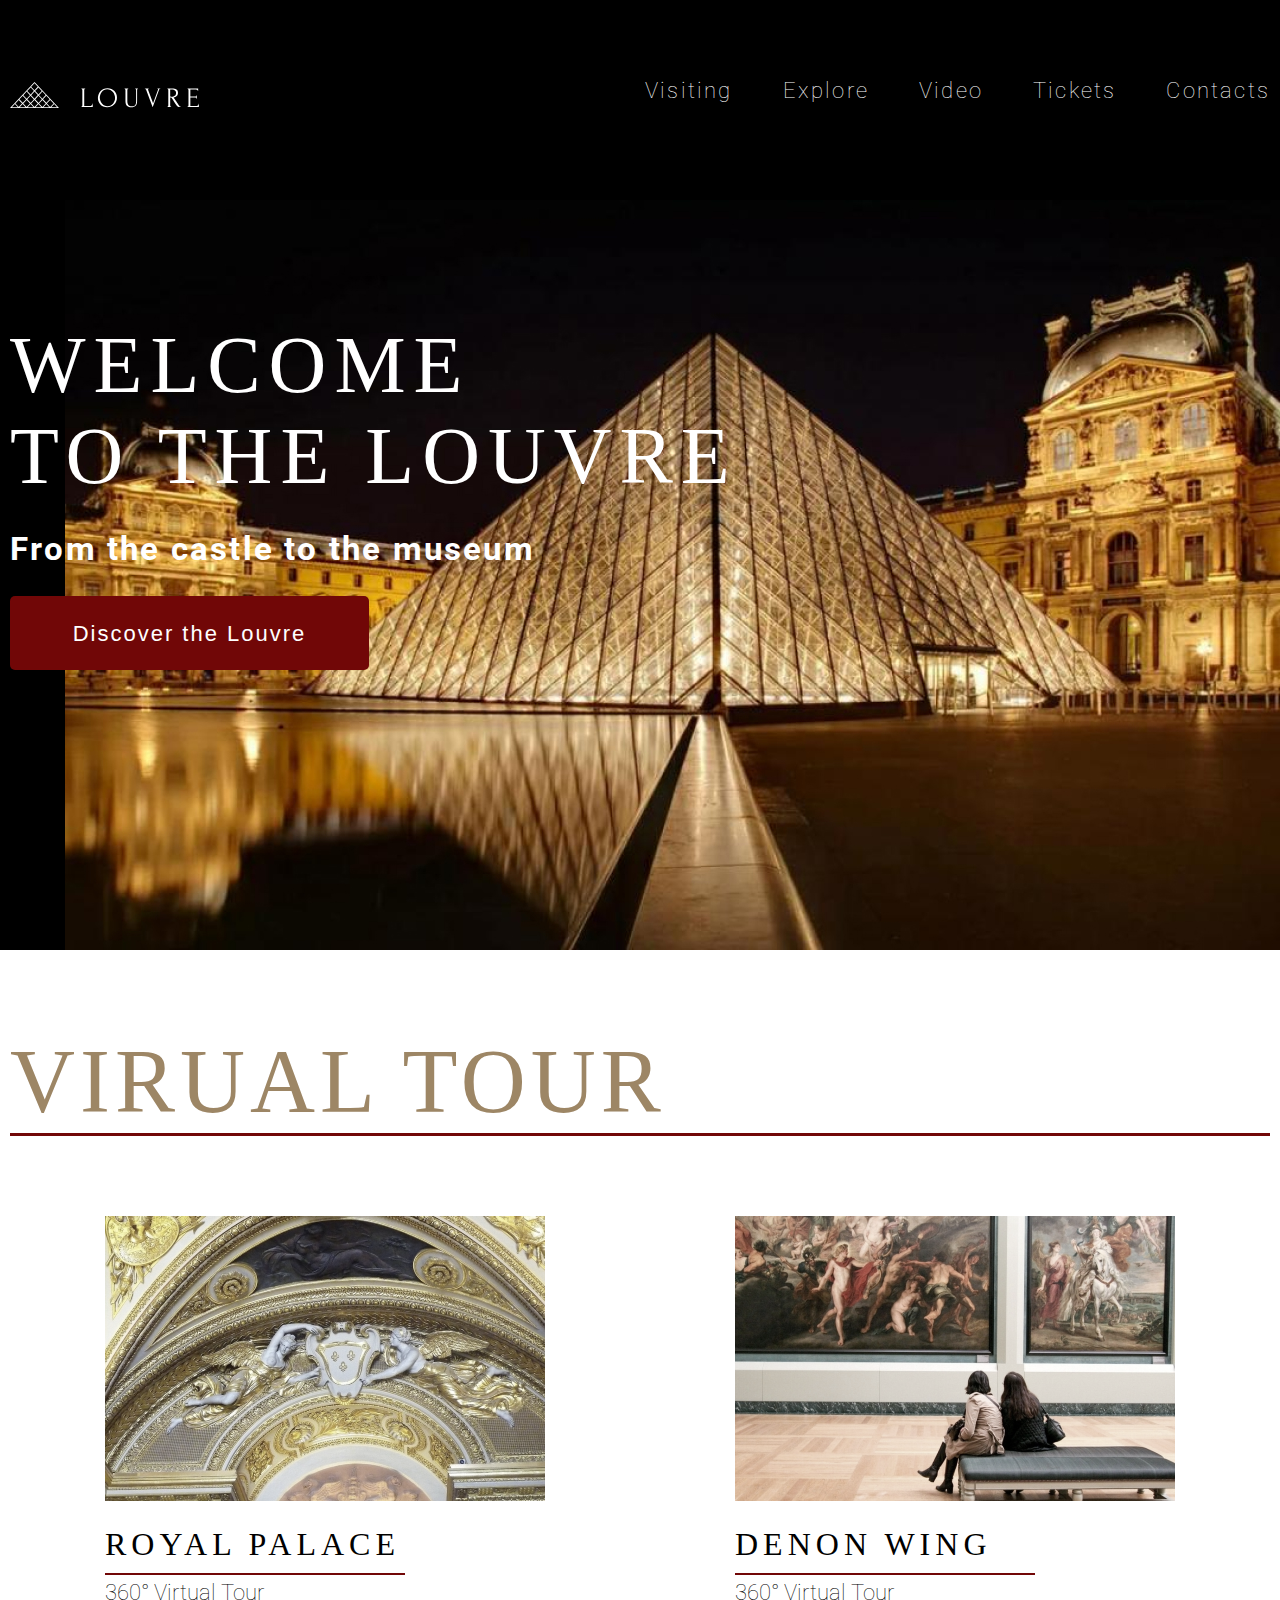
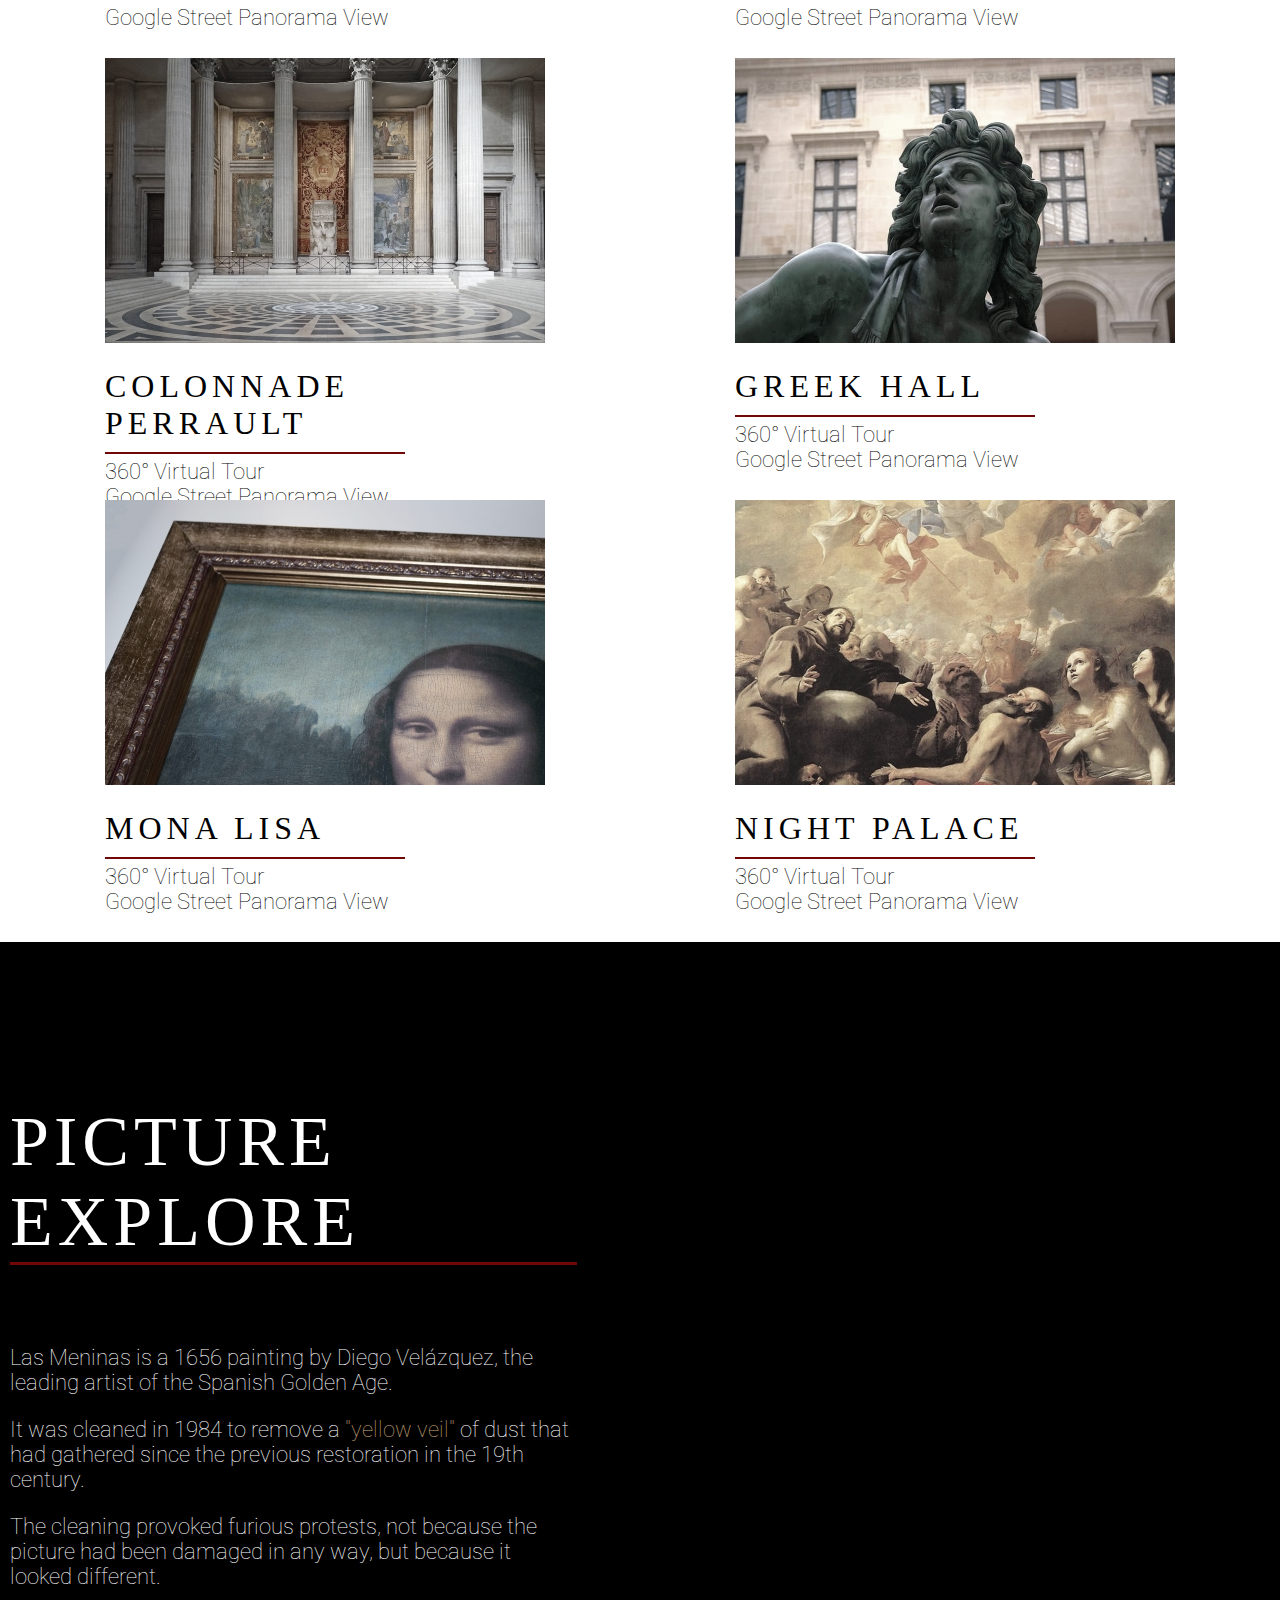
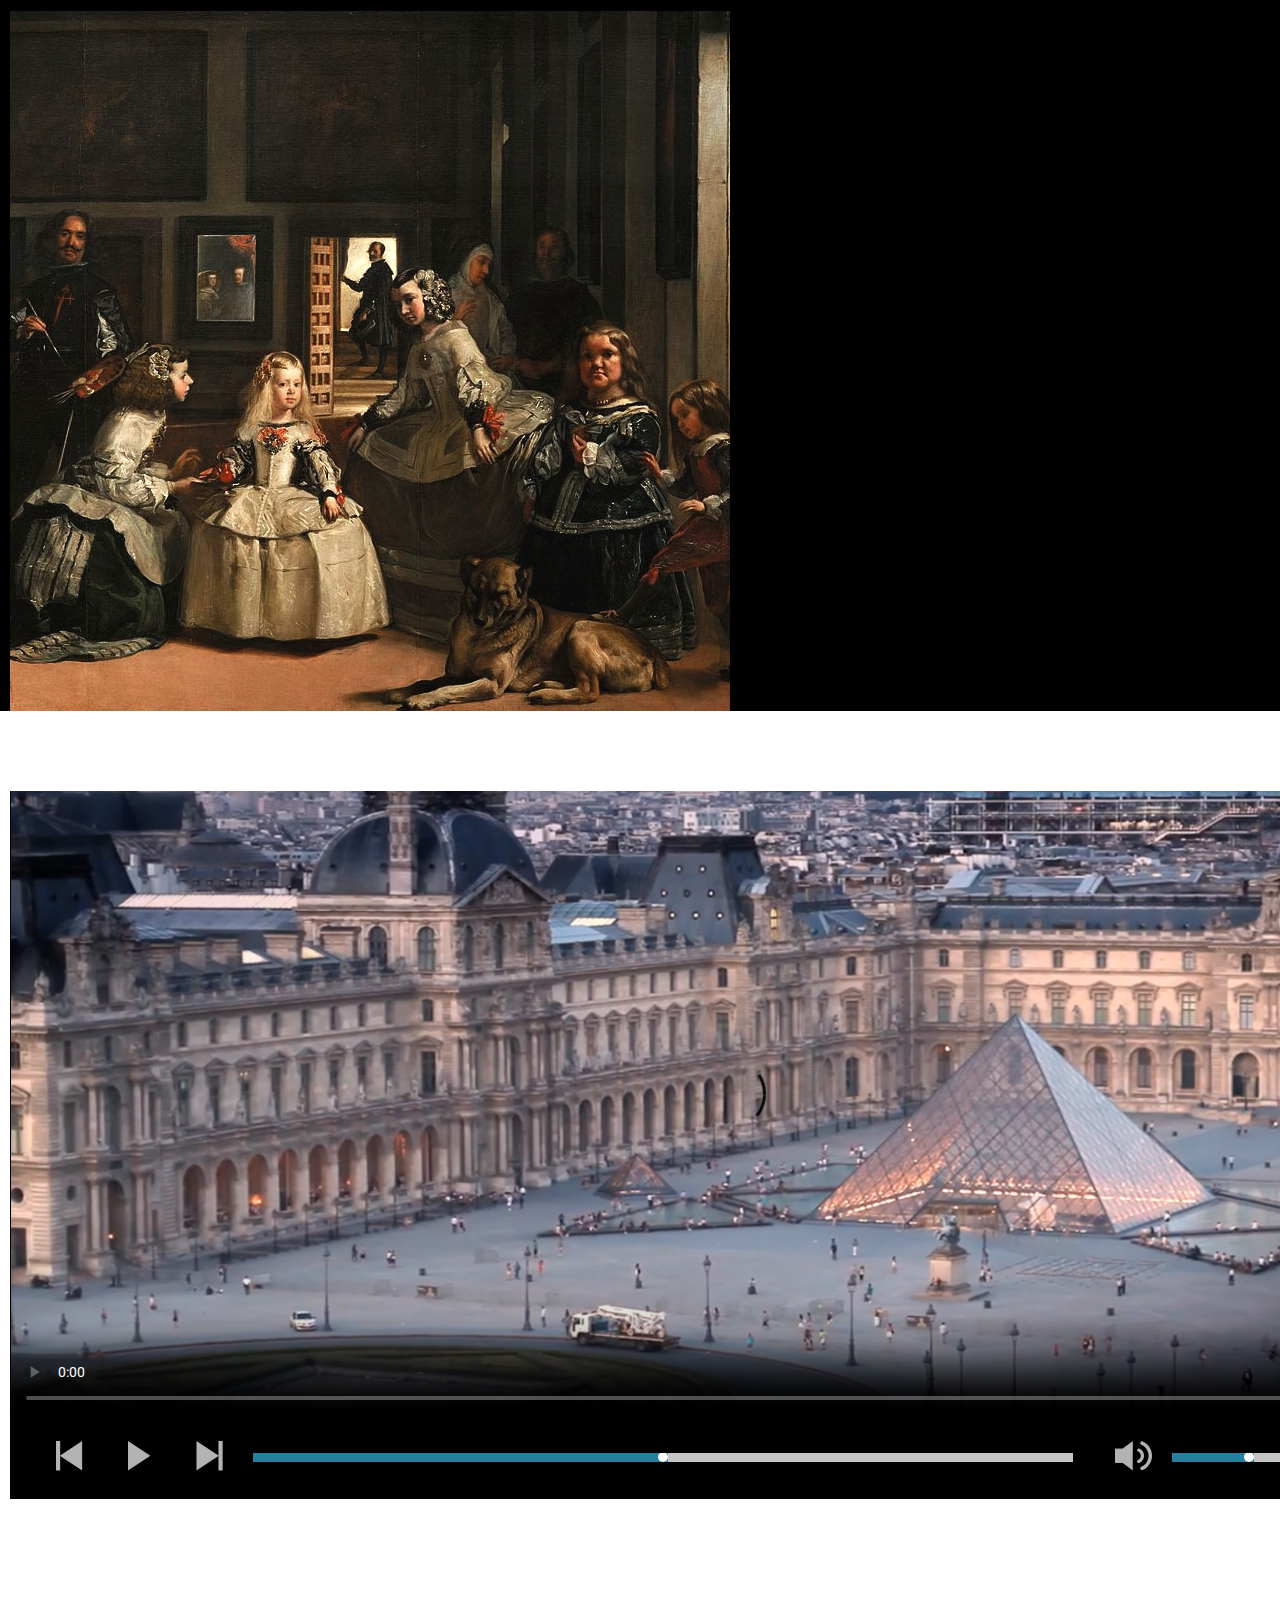
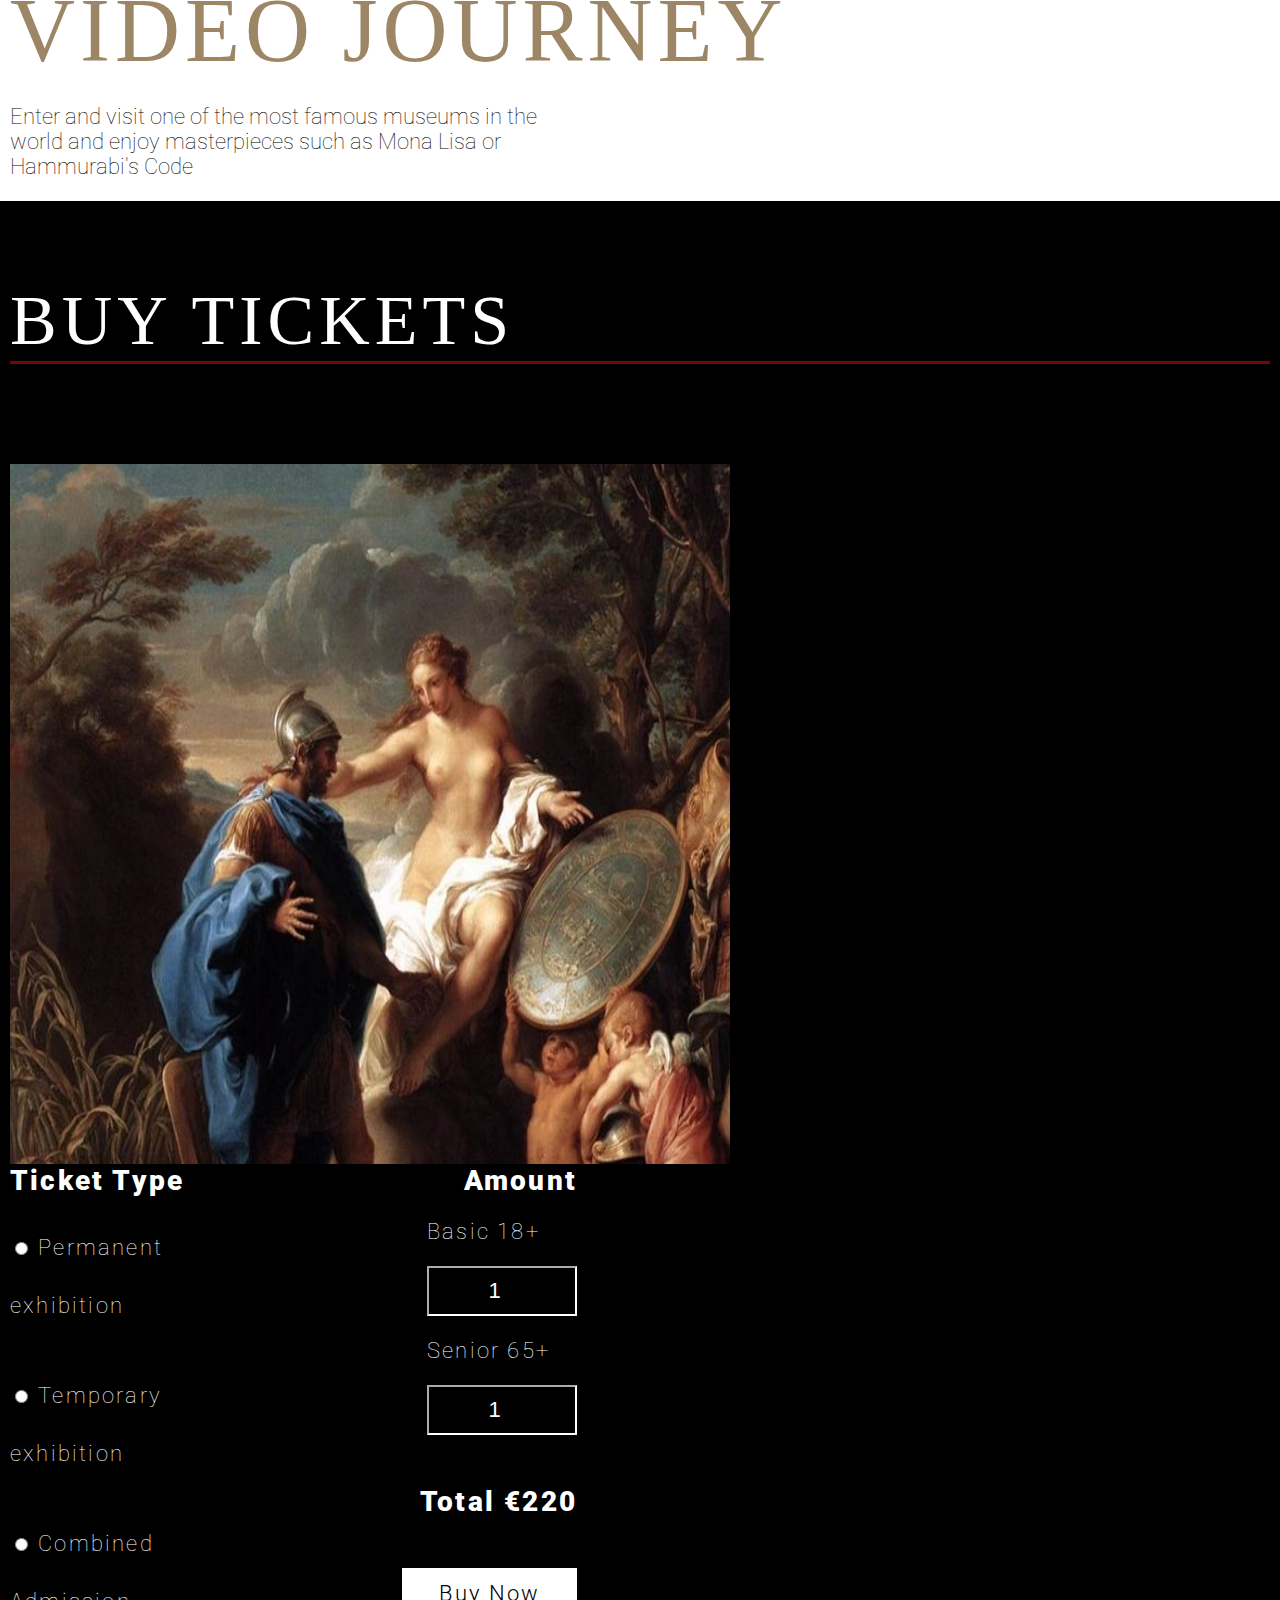
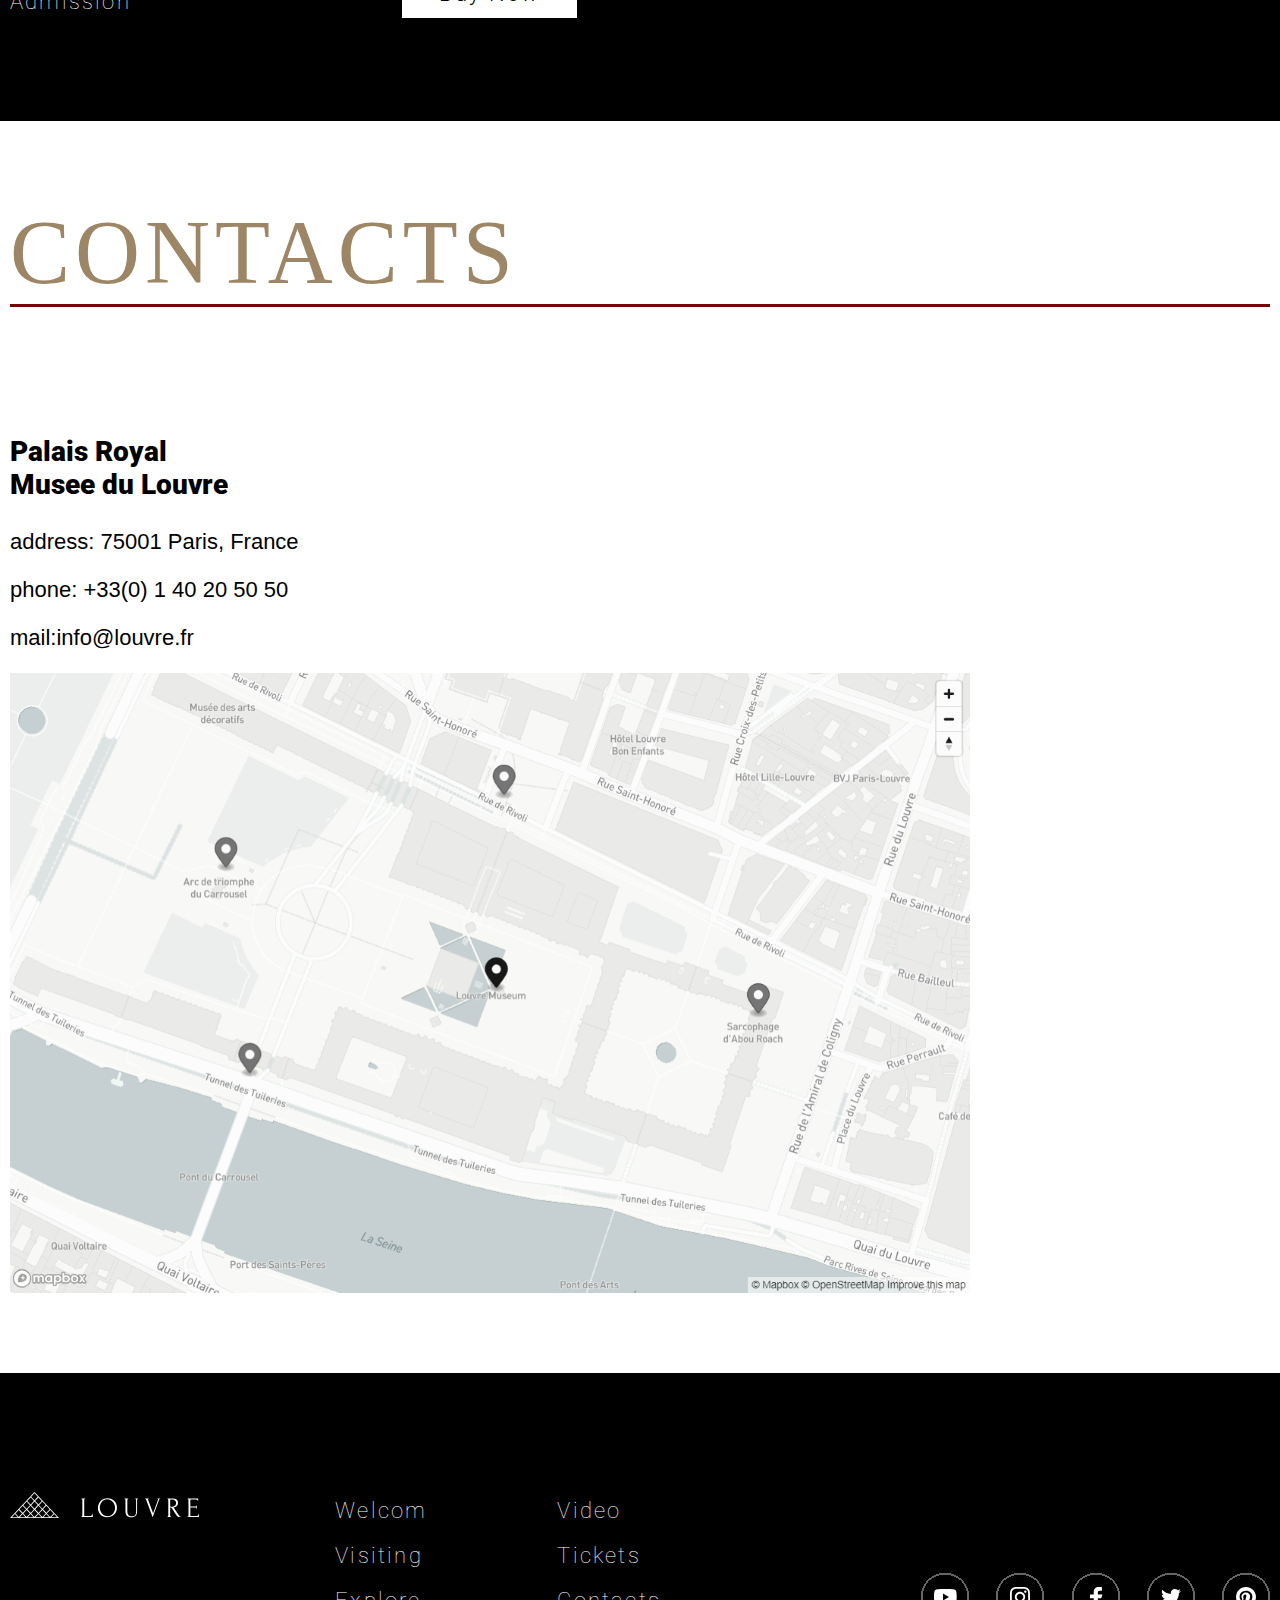
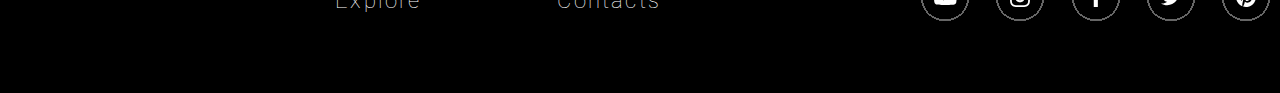
==== commit 53f429e5: "Merge branch 'gh-pages' into museum" ====
--- a/index.html
+++ b/index.html
@@ -1,4 +1,3 @@
-
 
 <!DOCTYPE html>
 <html lang="en">
@@ -6,7 +5,7 @@
     <meta charset="UTF-8">
     <meta http-equiv="X-UA-Compatible" content="IE=edge">
     <meta name="viewport" content="width=device-width, initial-scale=1.0">
-    <title>Meseum</title>
+    <title>Museum</title>
 
     <link rel="icon" href="museum/assets/favicon.ico">
 
@@ -35,9 +34,8 @@
             </nav>
                 
             <section class="welcome">
-                <h1>Welcome </h1>
-                <h1>to the louvre</h1>
-                <article class="welcome-article">From the castle to the museum</article>
+                <h1>Welcome <br>to the louvre</h1>
+                <h2>From the castle to the museum</h2>
                 <a href="#visiting-id" class="welcome-btn">Discover the Louvre</a>
             </section>
         </div>
@@ -48,11 +46,13 @@
     <section id="visiting-id" class="visiting">
         <div class="container">
             <div class="redline-wrapper">
-                <h2>Virual tour</h2>
+                <h3>Virual tour</h3>
             </div>
             <div class="card-wrapper">
                 <a class="card" href="#">
+
                     <img class="blur" src="museum/assets/img/Rectangle1.jpg" alt="Rectangle" width="440" height="285">
+
                     <h4>royal palace</h4>
                     <div class="tour-wrapper">
                         <h5>360° Virtual Tour</h5>
@@ -61,7 +61,9 @@
                 </a>
 
                 <a class="card" href="#">
+
                     <img class="blur" src="museum/assets/img/Rectangle2.jpg" alt="Rectangle" width="440" height="285">
+
                     <h4>Denon Wing</h4>
                     <div class="tour-wrapper">
                         <h5>360° Virtual Tour</h5>
@@ -70,7 +72,9 @@
                 </a>
 
                 <a class="card" href="#">
+
                     <img class="blur" src="museum/assets/img/Rectangle3.jpg" alt="Rectangle" width="440" height="285">
+
                     <h4>Colonnade Perrault</h4>
                     <div class="tour-wrapper">
                         <h5>360° Virtual Tour</h5>
@@ -79,7 +83,9 @@
                 </a>
 
                 <a class="card" href="#">
+
                     <img class="blur" src="museum/assets/img/Rectangle4.jpg" alt="Rectangle" width="440" height="285">
+
                     <h4>Greek hall</h4>
                     <div class="tour-wrapper">
                         <h5>360° Virtual Tour</h5>
@@ -88,7 +94,9 @@
                 </a>
 
                 <a class="card" href="#">
+
                     <img class="blur" src="museum/assets/img/Rectangle5.jpg" alt="Rectangle" width="440" height="285">
+
                     <h4>Mona Lisa</h4>
                     <div class="tour-wrapper">
                         <h5>360° Virtual Tour</h5>
@@ -97,7 +105,9 @@
                 </a>
 
                 <a class="card" href="#">
+
                     <img class="blur" src="museum/assets/img/Rectangle6.jpg" alt="Rectangle" width="440" height="285">
+
                     <h4>night palace</h4>
                     <div class="tour-wrapper">
                         <h5>360° Virtual Tour</h5>
@@ -109,11 +119,12 @@
     </section>
     
     <section id="explore-id" class="explore">
+        <h6 class="none">Picture explore</h6> 
         <div class="container">
             <div class="explore-wrapper">
                 <article class="flex-el">
                     <div class="redline-wrapper">
-                        <h3>Picture explore</h3>                                            
+                        <h6>Picture explore</h6>                                            
                     </div>
                     <div class="text-wrapper">
                         <p class="welcome-article size22">Las Meninas is a 1656 painting by Diego Velázquez, the leading artist of the Spanish Golden Age.</p>
@@ -151,7 +162,7 @@
                 </div>                             
             </div>
             <div class="explore-wrapper">
-                <h2>Video journey</h2>                                            
+                <h3>Video journey</h3>                                            
                 <p class="welcome-article size22 black flex-el">Enter and visit one of the most famous museums in the world and enjoy masterpieces such as Mona Lisa or Hammurabi's Code</p>
             </div>
         </div>
@@ -160,7 +171,7 @@
     <section id="tickets-id" class="tickets">
         <div class="container">
             <div class="redline-wrapper">
-                <h3>Buy tickets</h3>                                            
+                <h6>Buy tickets</h6>                                            
             </div>
             <div class="explore-wrapper">
                 <img src="museum/assets/img/pict2.png" alt="pict2" width="720" height="700"> 
@@ -182,9 +193,9 @@
                         <div class="box-wrapper">
                             <div class="box-cont">
                                 <p class="age">Basic 18+</p>
-                                <p><input class="input-number" type="number" size="5" name="num1" min="1"  value="1"></p>
+                                <p><input class="input-number" type="number" name="num1" min="1"  value="1"></p>
                                 <p class="age"> Senior 65+</p>
-                                <p><input class="input-number" type="number" size="5" name="num2" min="1"  value="1"></p>
+                                <p><input class="input-number" type="number" name="num2" min="1"  value="1"></p>
                             </div>
                         </div>
                         <p class="ti-title-total">Total €220</p>
@@ -199,7 +210,7 @@
     <section id="contacts-id" class="contacts">
         <div class="container">
             <div class="redline-wrapper">
-                <h2>Contacts</h2>
+                <h3>Contacts</h3>
             </div>
             <div class="explore-wrapper">
                 <div class="address">                                   
@@ -246,4 +257,4 @@
         </div>
     </footer>
 </body>
-</html>+</html>
--- a/style.css
+++ b/style.css
@@ -1,5 +1,3 @@
-
-
 
 * {
     box-sizing: border-box;
@@ -46,7 +44,6 @@
     text-decoration: none;
     font-family: 'Roboto', cursive;
     font-weight: 100;
-    font-style: thin;
     font-size: 22px;
     color:white;
     padding-bottom: 20px;
@@ -61,18 +58,18 @@
 }
 h1 {
     font-family: 'Forum', cursive;
-    font-style: thin;
     text-transform: uppercase;
     font-size: 80px;
-    margin: 0;
-    letter-spacing: 0.2em;
-}
-.welcome-article{
+    font-weight: 100;
+    margin: 0;
+    letter-spacing: 0.1em;
+}
+.h2{
     margin: 20px 0px 70px 0px;
-    font-family: 'Roboto', sans-serif;
-    font-style: thin;
+    font-family: 'Roboto';
+    font-weight: bolder ;
     font-size: 28px;
-    color:white
+    
 }
 .welcome-btn{
     display: block;
@@ -84,7 +81,6 @@
     text-decoration: none;
     text-align: center;
     font-family: 'Roboto Thin', arial;
-    font-style: thin;
     font-weight: 100;
     font-size: 22px;
     color:white;
@@ -107,11 +103,11 @@
     margin-bottom: 20px;
     border-bottom: solid #710707 3px;
 }
-h2 {
+h3 {
     font-family: 'Forum', cursive;
-    font-style: thin;
     text-transform: uppercase;
     font-size: 90px;
+    font-weight: 100;
     margin: 0;
     letter-spacing: 5px;
     color:#9D8665;
@@ -181,15 +177,18 @@
     justify-content: space-between;
     align-items: flex-start;    
 }
-h3 {
+h6 {
     font-family: 'Forum', cursive;
-    font-style: thin;
     text-transform: uppercase;
     font-size: 70px;
+    font-weight: 100;
     margin: 0;
     letter-spacing: 5px;
     color:white;
     }
+.none{
+    display: none;
+}
 .flex-el{
     width: 45%;
 }
@@ -380,7 +379,9 @@
     padding-left: 160px;  
     margin-bottom: 0; 
 }
+
 .social-img{
+
     display: inline-block;
     position: relative;
     padding-left: 20px;
@@ -399,20 +400,27 @@
     z-index: 999;
     display: none;
 }
+
 .social-img:hover .golden{
+
     display: block;
     opacity: 0.2;
 }
  
 
 /*input type="range" design*/
+
 input[type='range'] {                        
+
     overflow: hidden;
     width: 80px;
     appearance: none;
     background-color: #C4C4C4;
   }
+
 input[type='range']::-webkit-slider-runnable-track { 
+
+
     height: 10px;
     appearance: none;
     margin-top: -1px;
@@ -423,6 +431,8 @@
     height: 10px;
     border-radius: 5px;
     cursor: ew-resize;
+
     background: #ffffff;                    
     box-shadow: -410px 0 0 410px #24809E;  
-  }+  }
+
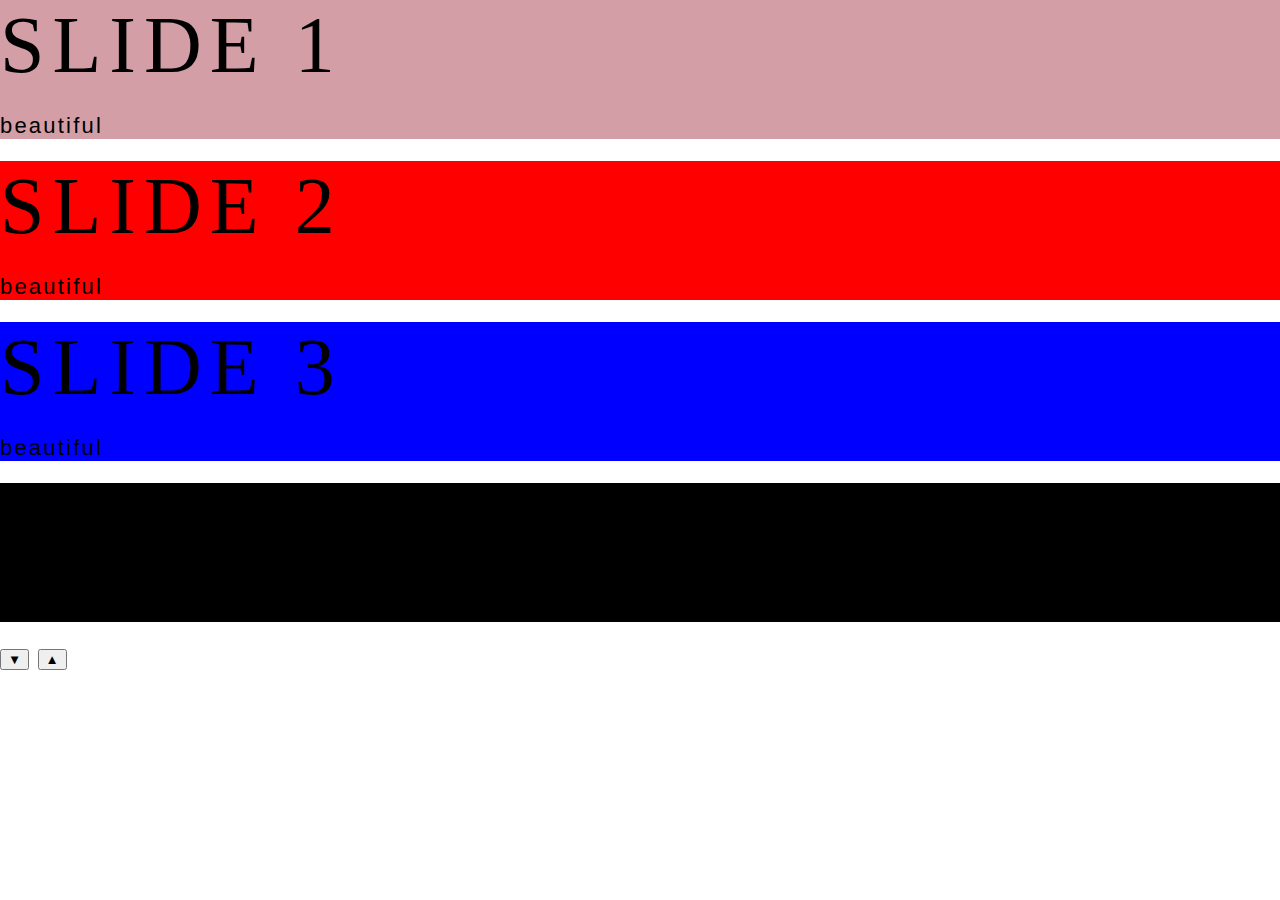
==== commit fa41aa44: "Add files via upload" ====
--- a/index.html
+++ b/index.html
@@ -1,260 +1,55 @@
-
-<!DOCTYPE html>
-<html lang="en">
-<head>
-    <meta charset="UTF-8">
-    <meta http-equiv="X-UA-Compatible" content="IE=edge">
-    <meta name="viewport" content="width=device-width, initial-scale=1.0">
-    <title>Museum</title>
-
-    <link rel="icon" href="museum/assets/favicon.ico">
-
-    <link rel="stylesheet" href="style.css" />
-    <link rel="preconnect" href="https://fonts.googleapis.com">
-    <link rel="preconnect" href="https://fonts.gstatic.com" crossorigin>
-    <link href="https://fonts.googleapis.com/css2?family=Roboto:wght@100;300;400;500;900&display=swap" rel="stylesheet">
-    <link rel="preconnect" href="https://fonts.googleapis.com">
-    <link rel="preconnect" href="https://fonts.gstatic.com" crossorigin>
-    <link href="https://fonts.googleapis.com/css2?family=Roboto:ital,wght@0,700;1,100;1,300;1,400;1,500;1,700;1,900&display=swap" rel="stylesheet">
-</head>
-<body>
-    <header id="header-id" class="header">
-        <div class="container">
-            <nav class="nav">
-                <a class="navlink" href="#header-id"><img src="museum/assets/svg/Logo.svg" alt="logo" width="195" height="50"></a>
-                
-                <div class="nav-in">
-                    <a class="nav-link" href="#visiting-id">Visiting</a>
-                    <a class="nav-link" href="#explore-id">Explore</a>
-                    <a class="nav-link" href="#video-id">Video</a>
-                    <a class="nav-link" href="#tickets-id">Tickets</a>
-                    <a class="nav-link" href="#contacts-id">Contacts</a>
-                </div>
-                
-            </nav>
-                
-            <section class="welcome">
-                <h1>Welcome <br>to the louvre</h1>
-                <h2>From the castle to the museum</h2>
-                <a href="#visiting-id" class="welcome-btn">Discover the Louvre</a>
-            </section>
-        </div>
-    </header>
-
-      
-    
-    <section id="visiting-id" class="visiting">
-        <div class="container">
-            <div class="redline-wrapper">
-                <h3>Virual tour</h3>
-            </div>
-            <div class="card-wrapper">
-                <a class="card" href="#">
-
-                    <img class="blur" src="museum/assets/img/Rectangle1.jpg" alt="Rectangle" width="440" height="285">
-
-                    <h4>royal palace</h4>
-                    <div class="tour-wrapper">
-                        <h5>360° Virtual Tour</h5>
-                        <h5>Google Street Panorama View</h5>
-                    </div>
-                </a>
-
-                <a class="card" href="#">
-
-                    <img class="blur" src="museum/assets/img/Rectangle2.jpg" alt="Rectangle" width="440" height="285">
-
-                    <h4>Denon Wing</h4>
-                    <div class="tour-wrapper">
-                        <h5>360° Virtual Tour</h5>
-                        <h5>Google Street Panorama View</h5>
-                    </div>
-                </a>
-
-                <a class="card" href="#">
-
-                    <img class="blur" src="museum/assets/img/Rectangle3.jpg" alt="Rectangle" width="440" height="285">
-
-                    <h4>Colonnade Perrault</h4>
-                    <div class="tour-wrapper">
-                        <h5>360° Virtual Tour</h5>
-                        <h5>Google Street Panorama View</h5>
-                    </div>
-                </a>
-
-                <a class="card" href="#">
-
-                    <img class="blur" src="museum/assets/img/Rectangle4.jpg" alt="Rectangle" width="440" height="285">
-
-                    <h4>Greek hall</h4>
-                    <div class="tour-wrapper">
-                        <h5>360° Virtual Tour</h5>
-                        <h5>Google Street Panorama View</h5>
-                    </div>
-                </a>
-
-                <a class="card" href="#">
-
-                    <img class="blur" src="museum/assets/img/Rectangle5.jpg" alt="Rectangle" width="440" height="285">
-
-                    <h4>Mona Lisa</h4>
-                    <div class="tour-wrapper">
-                        <h5>360° Virtual Tour</h5>
-                        <h5>Google Street Panorama View</h5>
-                    </div>
-                </a>
-
-                <a class="card" href="#">
-
-                    <img class="blur" src="museum/assets/img/Rectangle6.jpg" alt="Rectangle" width="440" height="285">
-
-                    <h4>night palace</h4>
-                    <div class="tour-wrapper">
-                        <h5>360° Virtual Tour</h5>
-                        <h5>Google Street Panorama View</h5>
-                    </div>
-                </a>
-            </div>
-        </div>
-    </section>
-    
-    <section id="explore-id" class="explore">
-        <h6 class="none">Picture explore</h6> 
-        <div class="container">
-            <div class="explore-wrapper">
-                <article class="flex-el">
-                    <div class="redline-wrapper">
-                        <h6>Picture explore</h6>                                            
-                    </div>
-                    <div class="text-wrapper">
-                        <p class="welcome-article size22">Las Meninas is a 1656 painting by Diego Velázquez, the leading artist of the Spanish Golden Age.</p>
-                        <p class="welcome-article size22">It was cleaned in 1984 to remove a <span class="color-text">"yellow veil"</span> of dust that had gathered since the previous restoration in the 19th century.</p>
-                        <p class="welcome-article size22">The cleaning provoked furious protests, not because the picture had been damaged in any way, but because it looked different.</p>                 
-                    </div>    
-                </article>           
-                <img src="museum/assets/img/pict1.png" alt="pict1" width="720" height="700">   
-            </div>
-        </div>
-    </section>
-
-    <section id="video-id" class="video">
-        <div class="container">
-            <div class="video-img-wrapper">
-                <video class="video" src="museum/assets/video/video.mp4" poster="museum/assets/video/poster.png" controls></video>
-                <div class="video-ctrl">
-                    <button class="video-ctrl-btn"> 
-                        <img  src="museum/assets/svg/Frame-5.svg" alt="left" width="27" height="30">
-                    </button>
-                    <button class="video-ctrl-btn">
-                        <img  src="museum/assets/svg/Frame-6.svg" alt="play" width="23" height="30">
-                    </button>
-                    <button class="video-ctrl-btn">
-                        <img  src="museum/assets/svg/Frame-4.svg" alt="right" width="28" height="30">
-                    </button>
-                    <input type="range" id="volume1" name="volume" min="0" max="10">
-                    <button class="video-ctrl-btn">
-                        <img  src="museum/assets/svg/Frame-2.svg" alt="sound" width="38" height="30">
-                    </button>
-                    <input type="range" id="volume2" name="volume" min="0" max="10">
-                    <button class="video-ctrl-btn">
-                        <img  src="museum/assets/svg/Frame.svg" alt="fool screen" width="36" height="36">
-                    </button>                    
-                </div>                             
-            </div>
-            <div class="explore-wrapper">
-                <h3>Video journey</h3>                                            
-                <p class="welcome-article size22 black flex-el">Enter and visit one of the most famous museums in the world and enjoy masterpieces such as Mona Lisa or Hammurabi's Code</p>
-            </div>
-        </div>
-    </section>
-        
-    <section id="tickets-id" class="tickets">
-        <div class="container">
-            <div class="redline-wrapper">
-                <h6>Buy tickets</h6>                                            
-            </div>
-            <div class="explore-wrapper">
-                <img src="museum/assets/img/pict2.png" alt="pict2" width="720" height="700"> 
-                <form class="flex-el ti-wrapper">
-                    <div class="flex-el">
-                        <p class="ti-title">Ticket Type</p>
-                         
-                        <p class="radio"><input type="radio" name="tkt" id="perm">
-                        <label for="perm">Permanent exhibition</label></p>
-                            
-                        <p class="radio"><input type="radio" name="tkt" id="temp">
-                        <label for="temp">Temporary exhibition</label></p>
-
-                        <p class="radio"><input type="radio" name="tkt" id="comby">
-                        <label for="comby">Combined Admission</label></p>
-                    </div> 
-                    <div>
-                        <p class="ti-title-amount">Amount</p>
-                        <div class="box-wrapper">
-                            <div class="box-cont">
-                                <p class="age">Basic 18+</p>
-                                <p><input class="input-number" type="number" name="num1" min="1"  value="1"></p>
-                                <p class="age"> Senior 65+</p>
-                                <p><input class="input-number" type="number" name="num2" min="1"  value="1"></p>
-                            </div>
-                        </div>
-                        <p class="ti-title-total">Total €220</p>
-                        
-                        <a class="buy-btn">Buy Now</a>
-                    </div>                     
-                </form> 
-            </div>
-        </div>
-    </section>
-        
-    <section id="contacts-id" class="contacts">
-        <div class="container">
-            <div class="redline-wrapper">
-                <h3>Contacts</h3>
-            </div>
-            <div class="explore-wrapper">
-                <div class="address">                                   
-                    <pre class="address-title">Palais Royal
-Musee du Louvre</pre>
-                    <p class="address-text">address: 75001 Paris, France</p>
-                    <p class="address-text">phone: +33(0) 1 40 20 50 50</p>
-                    <p class="address-text">mail:info@louvre.fr</p>
-                </div>  
-                <img src="museum/assets/img/map.png" alt="map" width="960" height="620"> 
-            </div>
-        </div>
-    </section>
-
-    <footer class="footer">
-        <div class="container">
-            <nav class="footer-flex">
-                
-                <a class="navlink" href="#header-id"><img src="museum/assets/svg/Logo.svg" alt="logo"></a>
-                
-                <div class="nav-footer">
-                    <a class="nav-link" href="#header-id">Welcom</a>
-                    <a class="nav-link" href="#visiting-id">Visiting</a>
-                    <a class="nav-link" href="#explore-id">Explore</a>
-                </div>
-                <div class="nav-footer">
-                    <a class="nav-link" href="#video-id">Video</a>
-                    <a class="nav-link" href="#tickets-id">Tickets</a>
-                    <a class="nav-link" href="#contacts-id">Contacts</a>
-                </div>
-                <div class="social">
-                    <a class="social-img" href="#"><img src="museum/assets/svg/Youtube.svg" alt="Youtube"> 
-                        <div class="golden"></div></a>
-                    <a class="social-img" href="#"><img src="museum/assets/svg/Instagram.svg" alt="Instagram">
-                        <div class="golden"></div></a>
-                    <a class="social-img" href="#"><img src="museum/assets/svg/Facebook.svg" alt="Facebook">
-                        <div class="golden"></div></a>
-                    <a class="social-img" href="#"><img src="museum/assets/svg/Twitter.svg" alt="Twitter">
-                        <div class="golden"></div></a>
-                    <a class="social-img" href="#"><img src="museum/assets/svg/Pinterest.svg" alt="Pinterest">
-                        <div class="golden"></div></a>
-                </div>
-            </nav>
-        </div>
-    </footer>
-</body>
-</html>
+<!DOCTYPE html>
+<html lang="en">
+<head>
+    <meta charset="UTF-8">
+    <meta http-equiv="X-UA-Compatible" content="IE=edge">
+    <meta name="viewport" content="width=device-width, initial-scale=1.0">
+    <link rel="stylesheet" href="https://cdnjs.cloudflare.com/ajax/libs/font-awesome/5.15.4/css/all.min.css" integrity="sha512-1ycn6IcaQQ40/MKBW2W4Rhis/DbILU74C1vSrLJxCq57o941Ym01SwNsOMqvEBFlcgUa6xLiPY/NS5R+E6ztJQ==" crossorigin="anonymous" referrerpolicy="no-referrer" />
+
+    <title>Vertical slider</title>
+    <link rel="stylesheet" href="style.css">
+</head>
+<body>
+    <div class="slide-container">
+        <div class="left-slide" >
+            <div style="background-color: rgb(212, 158, 167);">
+                <h1>Slide 1</h1>
+                <p>beautiful</p>
+            </div>
+            <div style="background-color: red;">
+                <h1>Slide 2</h1>
+                <p>beautiful</p>
+            </div>
+            <div style="background-color: blue;">
+                <h1>Slide 3</h1>
+                <p>beautiful</p>
+            </div>
+            <div style="background-color: black;">
+                <h1>Slide 4</h1>
+                <p>beautiful</p>
+            </div>
+        </div>
+
+        <div class="right-slide">
+            <div class="img1"></div>
+            <div class="img2"></div>
+            <div class="img3"></div>
+            <div class="img4"></div>
+            
+        </div>
+        <div class="action-button">
+            <button class="down-button">
+                <i>▼</i>
+
+            </button>
+            <button class="up-button">
+                <i>▲</i>
+
+            </button>
+        </div>
+        
+    </div>
+
+    <script scr = "script.js"></script>
+</body>
+</html>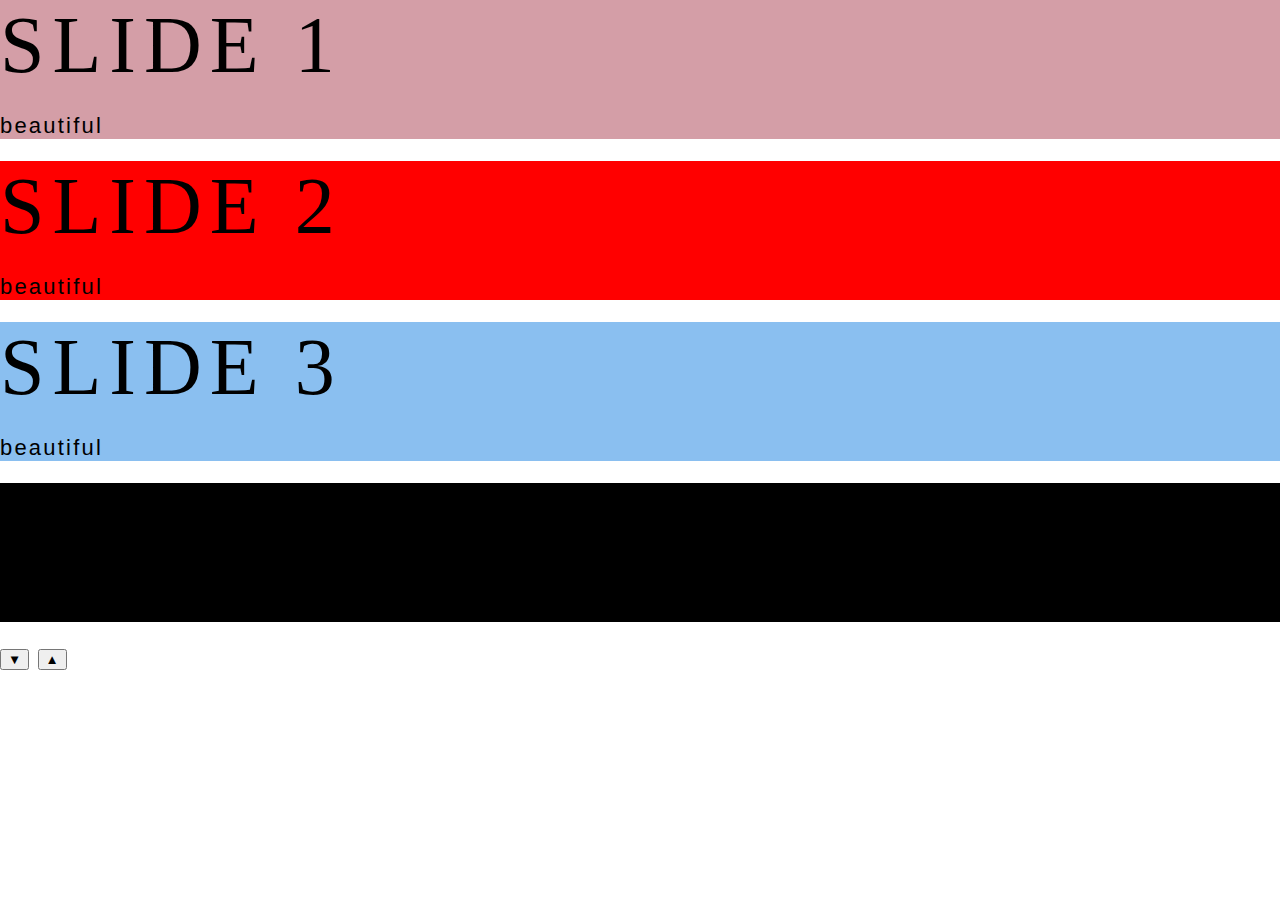
==== commit 0bfe2167: "Add files via upload" ====
--- a/index.html
+++ b/index.html
@@ -4,8 +4,6 @@
     <meta charset="UTF-8">
     <meta http-equiv="X-UA-Compatible" content="IE=edge">
     <meta name="viewport" content="width=device-width, initial-scale=1.0">
-    <link rel="stylesheet" href="https://cdnjs.cloudflare.com/ajax/libs/font-awesome/5.15.4/css/all.min.css" integrity="sha512-1ycn6IcaQQ40/MKBW2W4Rhis/DbILU74C1vSrLJxCq57o941Ym01SwNsOMqvEBFlcgUa6xLiPY/NS5R+E6ztJQ==" crossorigin="anonymous" referrerpolicy="no-referrer" />
-
     <title>Vertical slider</title>
     <link rel="stylesheet" href="style.css">
 </head>
@@ -20,11 +18,11 @@
                 <h1>Slide 2</h1>
                 <p>beautiful</p>
             </div>
-            <div style="background-color: blue;">
+            <div style="background-color: rgb(138, 191, 240);">
                 <h1>Slide 3</h1>
                 <p>beautiful</p>
             </div>
-            <div style="background-color: black;">
+            <div style="background-color: rgb(0, 0, 0);">
                 <h1>Slide 4</h1>
                 <p>beautiful</p>
             </div>
@@ -40,16 +38,15 @@
         <div class="action-button">
             <button class="down-button">
                 <i>▼</i>
+            </button>
 
-            </button>
             <button class="up-button">
                 <i>▲</i>
-
             </button>
         </div>
         
     </div>
 
-    <script scr = "script.js"></script>
+    <script src="app.js"> </script>
 </body>
 </html>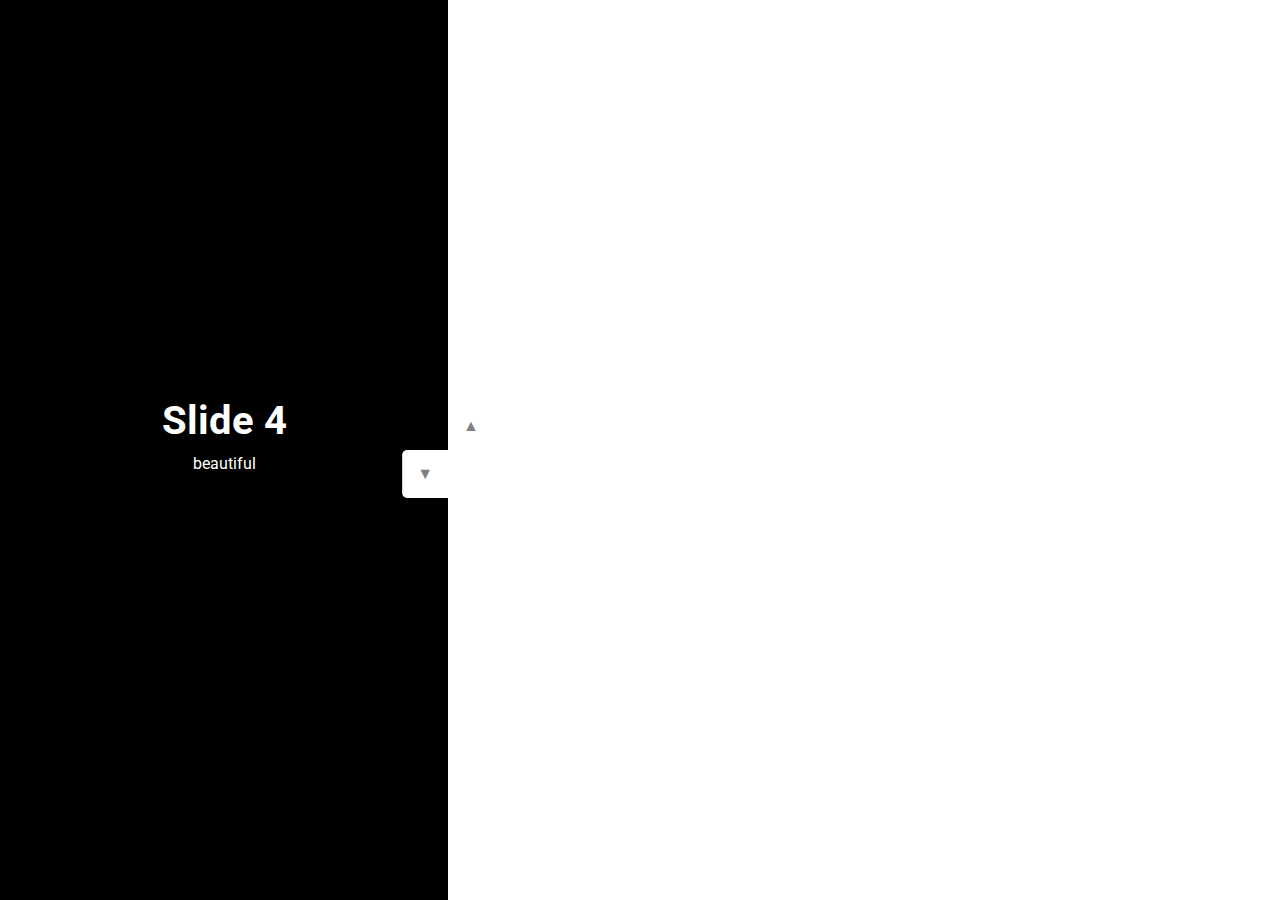
==== commit ab8963a9: "Merge branch 'gh-pages' into j30" ====
--- a/index.html
+++ b/index.html
@@ -1,52 +1,53 @@
-<!DOCTYPE html>
-<html lang="en">
-<head>
-    <meta charset="UTF-8">
-    <meta http-equiv="X-UA-Compatible" content="IE=edge">
-    <meta name="viewport" content="width=device-width, initial-scale=1.0">
-    <title>Vertical slider</title>
-    <link rel="stylesheet" href="style.css">
-</head>
-<body>
-    <div class="slide-container">
-        <div class="left-slide" >
-            <div style="background-color: rgb(212, 158, 167);">
-                <h1>Slide 1</h1>
-                <p>beautiful</p>
-            </div>
-            <div style="background-color: red;">
-                <h1>Slide 2</h1>
-                <p>beautiful</p>
-            </div>
-            <div style="background-color: rgb(138, 191, 240);">
-                <h1>Slide 3</h1>
-                <p>beautiful</p>
-            </div>
-            <div style="background-color: rgb(0, 0, 0);">
-                <h1>Slide 4</h1>
-                <p>beautiful</p>
-            </div>
-        </div>
-
-        <div class="right-slide">
-            <div class="img1"></div>
-            <div class="img2"></div>
-            <div class="img3"></div>
-            <div class="img4"></div>
-            
-        </div>
-        <div class="action-button">
-            <button class="down-button">
-                <i>▼</i>
-            </button>
-
-            <button class="up-button">
-                <i>▲</i>
-            </button>
-        </div>
-        
-    </div>
-
-    <script src="app.js"> </script>
-</body>
-</html>+<!DOCTYPE html>
+<html lang="en">
+<head>
+    <meta charset="UTF-8">
+    <meta http-equiv="X-UA-Compatible" content="IE=edge">
+    <meta name="viewport" content="width=device-width, initial-scale=1.0">
+    <title>Vertical slider</title>
+    <link rel="stylesheet" href="style.css">
+</head>
+<body>
+    <div class="slide-container">
+        <div class="left-slide" >
+            <div style="background-color: rgb(212, 158, 167);">
+                <h1>Slide 1</h1>
+                <p>beautiful</p>
+            </div>
+            <div style="background-color: red;">
+                <h1>Slide 2</h1>
+                <p>beautiful</p>
+            </div>
+            <div style="background-color: rgb(138, 191, 240);">
+                <h1>Slide 3</h1>
+                <p>beautiful</p>
+            </div>
+            <div style="background-color: rgb(0, 0, 0);">
+                <h1>Slide 4</h1>
+                <p>beautiful</p>
+            </div>
+        </div>
+
+        <div class="right-slide">
+            <div class="img1"></div>
+            <div class="img2"></div>
+            <div class="img3"></div>
+            <div class="img4"></div>
+            
+        </div>
+        <div class="action-button">
+            <button class="down-button">
+                <i>▼</i>
+            </button>
+
+            <button class="up-button">
+                <i>▲</i>
+            </button>
+        </div>
+        
+    </div>
+
+    <script src="app.js"> </script>
+</body>
+</html>
+
--- a/style.css
+++ b/style.css
@@ -1,438 +1,96 @@
+@import url('https://fonts.googleapis.com/css2?family=Roboto:wght@100;300;400;500;900&display=swap');
 
 * {
     box-sizing: border-box;
+    margin: 0;
+    padding: 0;
     scroll-behavior: smooth;
 }
+body {
+    font-family: "Roboto", sans-serif;
+    height: 100vh;
+}
 
-body{    
-    max-width: 1920px;
-    font-family: 'Roboto', arial;
-    font-weight: 100;
-    font-size: 22px;
-    margin: 0 auto;
-    letter-spacing: 0.1em;
+.slide-container {
+    position: relative;
+    overflow: hidden;
+    width: 100vw;
+    height: 100vh;
 }
-.header{
-    height: 950px;
-    text-align: center;
-    background-color: black;
-    background-image: url(museum/assets/img/background.jpg);
-    background-position: right bottom;
+
+.left-slide {
+    height: 100vh;
+    width: 35%;
+    position: absolute;
+    top:0;
+    left: 0;
+    transition: .5s ease-in-out;
+}
+.left-slide > div {
+    height: 100%;
+    width: 100%;
+    display: flex;
+    flex-direction: column;
+    align-items: center;
+    justify-content: center;
+    color: white;
+}
+.left-slide h1 {
+    font-size: 40px;
+    margin-bottom: 10px;
+    margin-top: -30px;
+}
+
+.right-slide{
+    position: absolute;
+    left: 35%;
+    top:0;
+    width: 65%;
+    transition: .5s ease-in-out;
+}
+.right-slide > div {
     background-repeat: no-repeat;
-    color: rgb(255, 255, 255);      
+    background-size: cover;
+    background-position: center center;
+    height: 100vh;
+    width: 100%;
 }
-.container{
-    max-width: 1440px;
-    margin: 0px auto;
-    padding: 0px 10px;
+.img1{ background-image: url('assets/black.jpg');}
+.img2{ background-image: url('assets/blue.jpg');}
+.img3{ background-image: url('assets/red.jpg');}
+.img4{ background-image:  url('assets/pink.jpg');}
+
+.slide-container .action-button button {
+    position: absolute;
+    left: 35%;
+    top:50%;
+    z-index: 100;
+} 
+.slide-container .action-button .down-button {
+    transform: translateX(-100%);
+    border-top-left-radius: 5px;
+    border-bottom-left-radius: 5px;
 }
-.nav {
-    height: 200px;
-    display: flex;
-    flex-wrap: wrap;
-    justify-content: space-between;
-    align-items: center;
-    background-color: black;
+.slide-container .action-button .up-button {
+    transform: translateY(-100%);
+    border-top-right-radius: 5px;
+    border-bottom-right-radius: 5px;
 }
-.nav-in {
-    max-width: 720px;
-    display: flex;
-    flex-wrap: wrap;
-    justify-content: space-between;    
-}
-.nav-link {
-    text-decoration: none;
-    font-family: 'Roboto', cursive;
-    font-weight: 100;
-    font-size: 22px;
-    color:white;
-    padding-bottom: 20px;
-    padding-left: 50px;
-}
-.nav-link:hover, .nav-link:active {
-    color:#9D8665;
-}
-.welcome{
-    text-align: left;
-    margin-top: 120px;
-}
-h1 {
-    font-family: 'Forum', cursive;
-    text-transform: uppercase;
-    font-size: 80px;
-    font-weight: 100;
-    margin: 0;
-    letter-spacing: 0.1em;
-}
-.h2{
-    margin: 20px 0px 70px 0px;
-    font-family: 'Roboto';
-    font-weight: bolder ;
-    font-size: 28px;
+button{
+    padding: 15px;
+    background-color:white;
+    color: gray;
+    border: none;
+    font-size: 16px;
+    cursor: pointer;
     
 }
-.welcome-btn{
-    display: block;
-    width: 359px;
-    height: 74px;
-    padding-top: 25px;
-    background-color: #710707;
-    border-radius: 5px;
-    text-decoration: none;
-    text-align: center;
-    font-family: 'Roboto Thin', arial;
-    font-weight: 100;
-    font-size: 22px;
-    color:white;
-    letter-spacing: 2px;
-}
-.welcome-btn, .buy-btn, .card {
-    transition: all 0.6s linear;
-}
-.welcome-btn:hover, .buy-btn:hover {
-    background-color: #9D8665;
-    cursor: pointer;
-    transform: scale(1.05);
-}
-
-.visiting, .video, .contacts{
-    padding-top: 80px;
-    background-color: #fff;
-}
-.redline-wrapper{
-    margin-bottom: 20px;
-    border-bottom: solid #710707 3px;
-}
-h3 {
-    font-family: 'Forum', cursive;
-    text-transform: uppercase;
-    font-size: 90px;
-    font-weight: 100;
-    margin: 0;
-    letter-spacing: 5px;
-    color:#9D8665;
- }
-
-.card-wrapper{
-    width: 100%;
-    margin-top: 80px;
-    display: flex;
-    flex-wrap: wrap;
-    justify-content: space-around;
-    align-items: center;
-}
-.card{
-    display: block;
-    width: 440px;
-    height: 422px;
-    margin-bottom: 20px;
-    text-decoration: none;
+button:hover{
+    color: black;
+   
     
 }
-.card:hover .tour-wrapper{
-    width: 100%;
-}
-.blur{
-    filter: grayscale(.5);
-}
-.card:hover .blur{
-    filter: grayscale(0);
-}
-h4{
-    font-family: 'Forum', cursive;
-    font-weight: 100;
-    text-transform: uppercase;
-    font-size: 32px;
-    margin: 0;
-    padding-top: 20px;
-    padding-bottom: 10px;
-    letter-spacing: 5px;
-    color:#000000;
-}
-.tour-wrapper{
-    width: 300px;
-    border-top: solid #710707 2px;
-    padding-top: 5px;
-    transition: all 1s linear;
-}
-h5{
-    font-family: 'Roboto', cursive;
-    font-weight: 100;
-    font-size: 22px;
-    margin: 0;
-    letter-spacing: 0px;
-    color: black;
-}
-.explore, .tickets, .footer{
-    padding-top: 80px;
-    background: black;
-    color: white;
-}
-.explore-wrapper{
-    width: 100%;
-    padding-top: 80px;
-    padding-bottom: 80px;
-    display: flex;
-    flex-wrap: wrap;
-    justify-content: space-between;
-    align-items: flex-start;    
-}
-h6 {
-    font-family: 'Forum', cursive;
-    text-transform: uppercase;
-    font-size: 70px;
-    font-weight: 100;
-    margin: 0;
-    letter-spacing: 5px;
-    color:white;
-    }
-.none{
-    display: none;
-}
-.flex-el{
-    width: 45%;
-}
-.text-wrapper{
-    margin-top: 80px;
-}
-.color-text{
-    color:#CAAA7D;
-}
-.size22{
-    font-size: 22px;
-    letter-spacing: 0;
-}
-.black{
-    color: black;
-}
-.video{
-    margin: -80px auto;
-   
-}
-.video-img-wrapper{
-    padding:  0px;
-    margin-top: -80px 0;
-}
-.video-ctrl{
-    display: flex;
-    flex-wrap: wrap;
-    justify-content: space-between;
-    align-items: center;
-    padding: 0px 40px;
-    width: 1440px;
-    height: 84px;
-    margin-top: 70px;
-    
-    background-color: black;    
-}
-.video-ctrl-btn{
-    background-color: black;
-    border-width: 0;
-    opacity: 100%;
-    transition: all 0.4s linear;
-}
-.video-ctrl-btn:hover{
-    opacity: 60%;
-}
-.video-ctrl-btn:active{
-    opacity: 30%;
-}
-#volume1 {
-    width: 820px;
-    margin-left: -10px;
-}
-#volume2 {
-    width: 155px;
-    margin-left: -20px;
-}
-.input-number {
-    width: 150px;
-    height: 50px;
-    display: inline-block;
-    text-align:  center;
-    appearance: auto;
-    color: white;
-    background-color: inherit;
-    cursor: text;
-    margin: 0em;
-    font: 400 22px Arial;
-    padding: 1px 2px;
-    border-width: 2px;
-    
-    border-color: rgb(255, 255, 255);
-    border-image: initial;
-}
-.ti-title{
-    text-align: left;
-    font-weight: 900;
-    font-size: 28px;
-    margin:0;
-}
-.ti-wrapper{
-    
-    display: flex;
-    flex-wrap: wrap;
-    justify-content: space-between;
-    align-items: flex-start;    
-}
-
-.radio{
-    color: white;
-    font-family: 'Roboto', arial;
-    font-weight: 100;
-    font-size: 22px;
-    margin-bottom: 10px;
-    display: inline-block;
-	border-radius: 20px;
-	position: relative;
-	
-	line-height: 58px;
-	user-select: none;
-}
-.ti-title-amount{
-    text-align: right;
-    font-weight: 900;
-    font-size: 28px;
-    margin:0;     
-}
-.box-wrapper{
-    padding-left:25px;
-}
-.box-cont{
-    text-align: left;
-    width: 150px;
-    margin: 0;
-}
-.age{
-    font-family: 'Roboto', arial;
-    font-weight: 100;
-    font-size: 22px;
-}
-.box-ti{
-    border:rgb(255, 255, 255) solid 2px;
-    display: flex;
-    flex-wrap: wrap;
-    justify-content: space-between;
-    align-items: baseline; 
-}
-.boldy{
-    padding: 5px 10px;
-    font-family: 'Roboto', arial;
-    font-weight: 200;
-    font-size: 32px;
-}
-.thin1{
-    padding: 5px 10px;
-    font-family: 'Roboto', arial;
-    font-weight: 100;
-    font-size: 22px;
-}
-.buy-btn{
-    display: inline-block;
-    width: 175px;
-    height: 50px;
-    background-color: white;
-    text-align: center;
-    padding-top: 13px;
-    font-family: 'Roboto', arial;
-    font-weight: 300;
-    font-size: 22px;
-    color:black;
-}
-.ti-title-total{
-    text-align: right;
-    font-weight: 900;
-    font-size: 28px;
-    margin: 50px 0px;
-}
-.address{
-    width: 30%;
-}
-.address-title{
-    font-family: 'Roboto', arial;
-    font-weight: 900;
-    font-size: 28px;
-    letter-spacing: 0;
+button:focus{
+    outline: none;
     
 }
-.address-text{
-    font-family: 'Roboto light', arial;
-    font-weight: 200;
-    font-size: 22px;
-    letter-spacing: 0;
-}
-.footer-flex{
-    padding: 30px 0px 60px;
-    display: flex;
-    flex-wrap: wrap;
-    justify-content: space-between;    
-}
-.nav-footer {
-    display: flex;
-    flex-wrap: wrap;
-    flex-direction: column;
-    padding-top: 15px;  
-    scroll-behavior: smooth;    
-}
-.social{
-    padding-top: 90px; 
-    padding-left: 160px;  
-    margin-bottom: 0; 
-}
-
-.social-img{
-
-    display: inline-block;
-    position: relative;
-    padding-left: 20px;
-    margin-bottom: 0; 
-}
-
-
-.golden{
-    position: absolute;
-    top: 0;
-    right:0;
-    width: 48px;
-    height: 48px;
-    border-radius: 24px;
-    background-color:#ffd700;
-    z-index: 999;
-    display: none;
-}
-
-.social-img:hover .golden{
-
-    display: block;
-    opacity: 0.2;
-}
- 
-
-/*input type="range" design*/
-
-input[type='range'] {                        
-
-    overflow: hidden;
-    width: 80px;
-    appearance: none;
-    background-color: #C4C4C4;
-  }
-
-input[type='range']::-webkit-slider-runnable-track { 
-
-
-    height: 10px;
-    appearance: none;
-    margin-top: -1px;
-  }
-input[type='range']::-webkit-slider-thumb {
-    width: 10px;
-    appearance: none;
-    height: 10px;
-    border-radius: 5px;
-    cursor: ew-resize;
-
-    background: #ffffff;                    
-    box-shadow: -410px 0 0 410px #24809E;  
-  }
-
